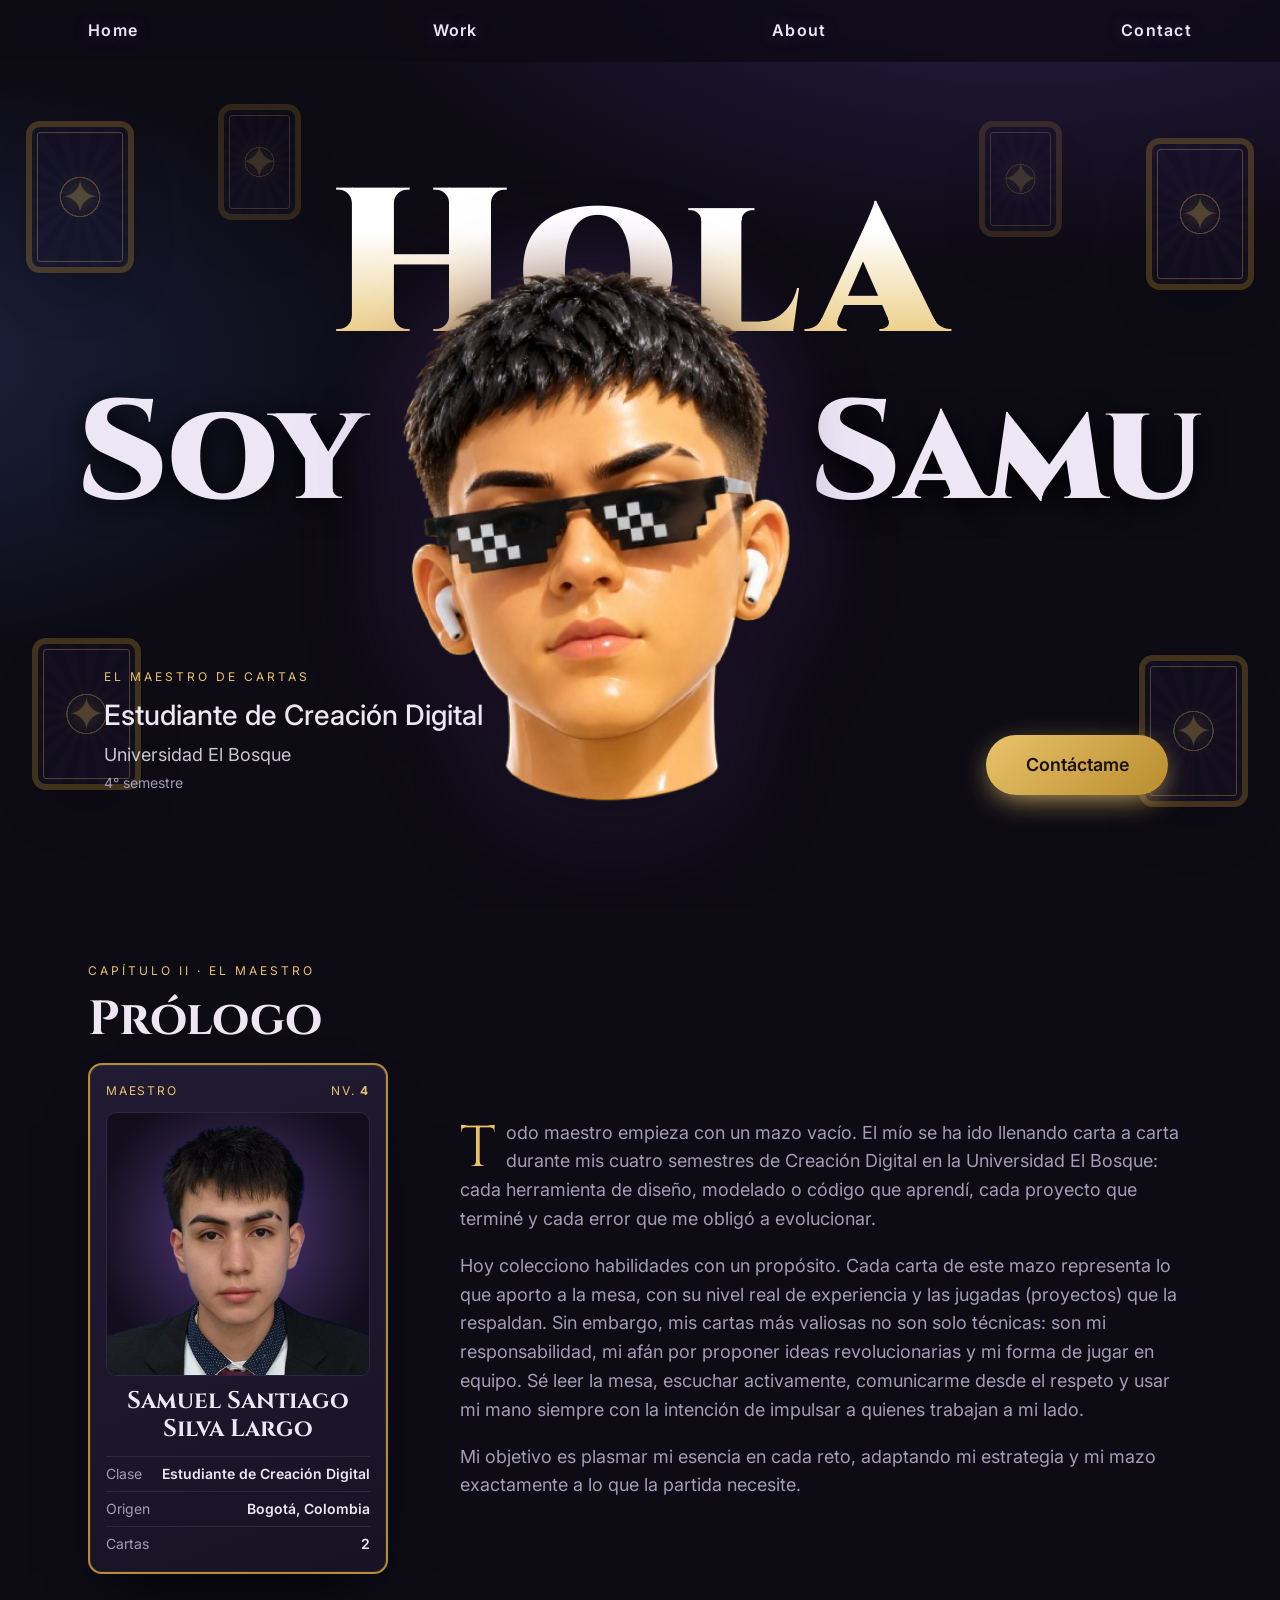
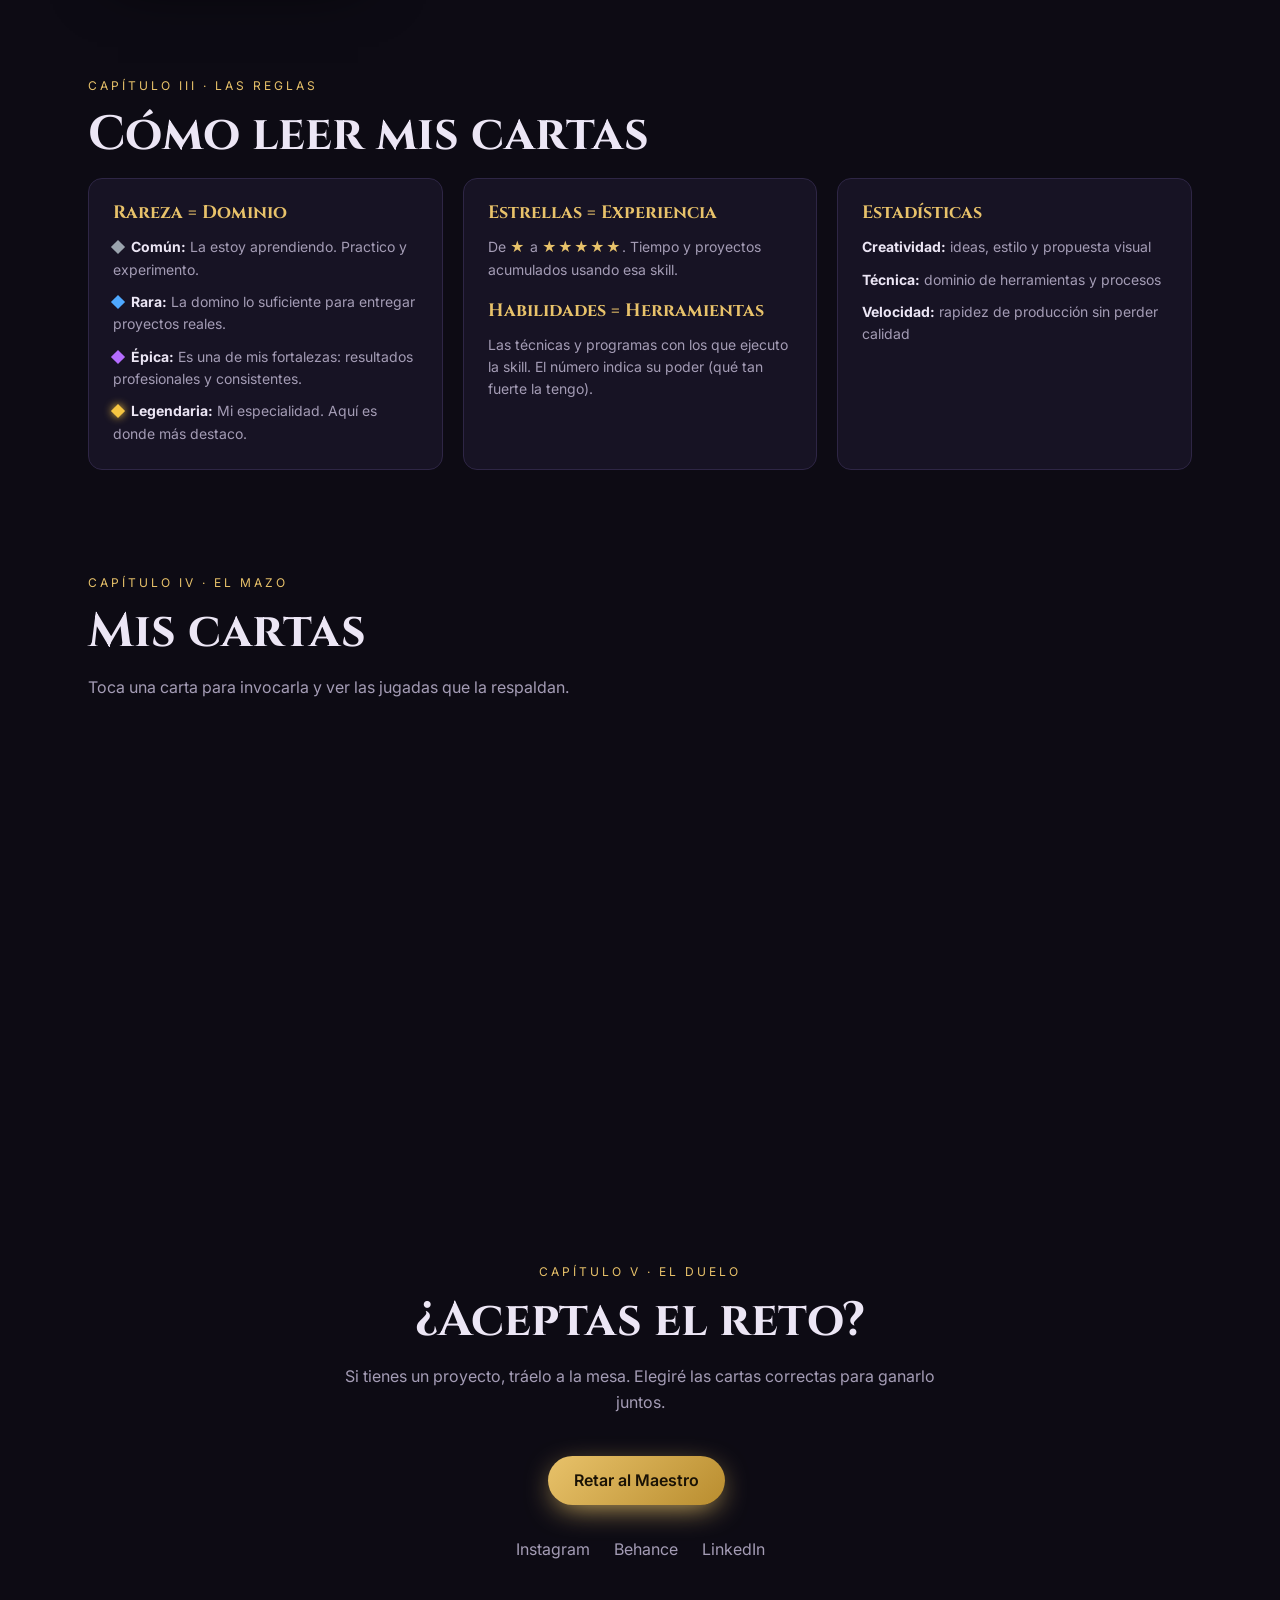
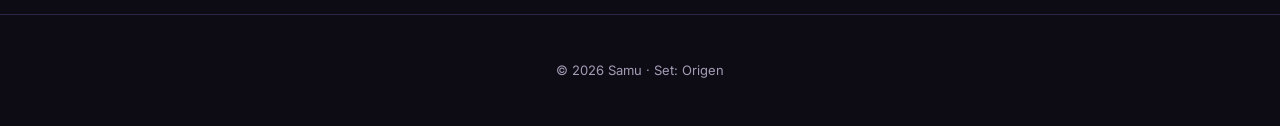
==== index.html @ 29bdab71 "Composición: North Face, rediseño Dixie Crossroads y Punto de Quiebre - Diapositivas del PDF convert" ====
<!doctype html>
<html lang="es">
<head>
  <meta charset="utf-8">
  <meta name="viewport" content="width=device-width, initial-scale=1">
  <title>Samu · Portafolio</title>
  <meta name="description" content="Portafolio de creador digital contado como un mazo de cartas: cada carta es una skill.">
  <link rel="preconnect" href="https://fonts.googleapis.com">
  <link rel="preconnect" href="https://fonts.gstatic.com" crossorigin>
  <link href="https://fonts.googleapis.com/css2?family=Cinzel:wght@500;700;900&family=Inter:wght@400;500;600&display=swap" rel="stylesheet">
  <link rel="stylesheet" href="css/styles.css?v=19">
</head>
<body>

  <header class="nav">
    <nav class="nav__links" aria-label="Secciones">
      <a href="#arena">Home</a>
      <a href="#mazo">Work</a>
      <a href="#maestro">About</a>
      <a href="#duelo">Contact</a>
    </nav>
  </header>

  <main>
    <!-- I. LA ARENA (portada) -->
    <section id="arena" class="hero">
      <div class="hero__decor" aria-hidden="true">
        <div class="card-back hero__float hero__float--1"></div>
        <div class="card-back hero__float hero__float--2"></div>
        <div class="card-back hero__float hero__float--3"></div>
        <div class="card-back hero__float hero__float--4"></div>
        <div class="card-back hero__float hero__float--5"></div>
        <div class="card-back hero__float hero__float--6"></div>
      </div>

      <h1 class="hero__title">
        <span class="hero__hola">Hola</span>
        <span class="hero__line">
          <span class="hero__soy">Soy</span>
          <span class="hero__avatar" id="heroAvatar"></span>
          <span class="hero__name" data-maestro="nombre">Samu</span>
        </span>
      </h1>

      <div class="hero__bottom">
        <div class="hero__role">
          <p class="eyebrow" data-maestro="alias">El Maestro de Cartas</p>
          <p class="hero__clase" data-maestro="clase">Estudiante de Creación Digital</p>
          <p class="hero__uni" data-maestro="universidad">Universidad El Bosque</p>
          <p class="hero__semestre" data-maestro="semestre">4° semestre</p>
        </div>
        <a href="#duelo" class="btn btn--gold">Contáctame</a>
      </div>
    </section>

    <!-- II. EL MAESTRO (sobre mí) -->
    <section id="maestro" class="section">
      <p class="eyebrow">Capítulo II · El Maestro</p>
      <h2 class="section__title">Prólogo</h2>
      <div class="maestro">
        <div class="trainer-wrap">
        <article class="trainer" aria-label="Carta del Maestro">
          <div class="trainer__top">
            <span class="trainer__tag">Maestro</span>
            <span class="trainer__lvl">Nv. <b data-maestro="nivel">4</b></span>
          </div>
          <div class="trainer__photo" id="trainerPhoto"></div>
          <h3 class="trainer__name" data-maestro="nombreCompleto">Samuel Santiago Silva Largo</h3>
          <dl class="trainer__info">
            <div><dt>Clase</dt><dd data-maestro="clase">Creador Digital</dd></div>
            <div><dt>Origen</dt><dd data-maestro="origen">Bogotá, Colombia</dd></div>
            <div><dt>Cartas</dt><dd id="trainerCount">0</dd></div>
          </dl>
          <div class="trainer__holo" aria-hidden="true"></div>
        </article>
        </div>
        <div class="maestro__text" id="prologo"></div>
      </div>
    </section>

    <!-- III. LAS REGLAS (cómo leer las cartas) -->
    <section id="reglas" class="section">
      <p class="eyebrow">Capítulo III · Las Reglas</p>
      <h2 class="section__title">Cómo leer mis cartas</h2>
      <div class="rules">
        <div class="rule">
          <h3>Rareza = Dominio</h3>
          <ul class="rule__list" id="rulesRareza"></ul>
        </div>
        <div class="rule">
          <h3>Estrellas = Experiencia</h3>
          <p>De <span class="stars">★</span> a <span class="stars">★★★★★</span>. Tiempo y proyectos acumulados usando esa skill.</p>
          <h3>Habilidades = Herramientas</h3>
          <p>Las técnicas y programas con los que ejecuto la skill. El número indica su poder (qué tan fuerte la tengo).</p>
        </div>
        <div class="rule">
          <h3>Estadísticas</h3>
          <ul class="rule__list" id="rulesStats"></ul>
        </div>
      </div>
    </section>

    <!-- IV. EL MAZO (skills) -->
    <section id="mazo" class="section">
      <p class="eyebrow">Capítulo IV · El Mazo</p>
      <h2 class="section__title">Mis cartas</h2>
      <p class="section__lead">Toca una carta para invocarla y ver las jugadas que la respaldan.</p>
      <div class="deck" id="deck"></div>
    </section>

    <!-- V. EL DUELO (contacto) -->
    <section id="duelo" class="section duelo">
      <p class="eyebrow">Capítulo V · El Duelo</p>
      <h2 class="section__title">¿Aceptas el reto?</h2>
      <p class="section__lead">Si tienes un proyecto, tráelo a la mesa. Elegiré las cartas correctas para ganarlo juntos.</p>
      <button class="btn btn--gold" id="contactOpen" type="button" aria-haspopup="dialog">Retar al Maestro</button>
      <ul class="socials" id="socials"></ul>
    </section>
  </main>

  <footer class="footer">
    <p>© <span id="year"></span> <span data-maestro="nombre">Tu Nombre</span> · Set: Origen</p>
  </footer>

  <!-- RETO (ventana de contacto) -->
  <dialog class="reto" id="contactDialog" aria-labelledby="contactTitle">
    <button class="summon__close" id="contactClose" aria-label="Cerrar">✕</button>
    <p class="eyebrow">El Duelo</p>
    <h2 id="contactTitle">Reta al Maestro</h2>
    <p class="reto__lead">Elige cómo lanzar tu reto:</p>
    <div class="contact">
      <a class="contact__link" id="contactPhone" href="tel:">
        <span class="contact__icon" aria-hidden="true">☎</span>
        <span><small>Agregar a contactos</small><b id="contactPhoneText"></b></span>
      </a>
      <a class="contact__link" id="contactMail" href="mailto:">
        <span class="contact__icon" aria-hidden="true">✉</span>
        <span><small>Enviar correo</small><b id="contactMailText"></b></span>
      </a>
    </div>
  </dialog>

  <!-- VISOR (renders en grande) -->
  <dialog class="viewer" id="viewer" aria-label="Imagen en grande">
    <button class="summon__close viewer__close" id="viewerClose" aria-label="Cerrar">✕</button>
    <button class="viewer__nav viewer__nav--prev" id="viewerPrev" aria-label="Anterior">‹</button>
    <figure class="viewer__fig">
      <img id="viewerImg" alt="">
      <figcaption id="viewerCaption"></figcaption>
    </figure>
    <button class="viewer__nav viewer__nav--next" id="viewerNext" aria-label="Siguiente">›</button>
  </dialog>

  <!-- INVOCACIÓN (detalle de carta) -->
  <dialog class="summon" id="summon" aria-labelledby="summonTitle">
    <button class="summon__close" id="summonClose" aria-label="Cerrar">✕</button>
    <div class="summon__body">
      <div class="summon__card" id="summonCard"></div>
      <div class="summon__info">
        <p class="eyebrow">Carta invocada</p>
        <h2 id="summonTitle"></h2>
        <p class="summon__subtitle" id="summonSubtitle"></p>
        <h3 class="summon__heading">Jugadas (proyectos)</h3>
        <div id="summonPlays"></div>
      </div>
    </div>
  </dialog>

  <script src="js/data.js?v=19"></script>
  <script src="js/main.js?v=19"></script>
</body>
</html>
---- css/styles.css ----
/* =========================================================
   EL MAESTRO DE CARTAS estilos
   Cambia los colores principales en :root
   ========================================================= */

:root {
  --bg: #0d0b14;
  --surface: #171324;
  --surface-2: #211b33;
  --line: #2e2645;
  --text: #ece6f5;
  --muted: #a49cb5;
  --gold: #e8c26a;
  --gold-2: #b98d2f;

  /* rarezas */
  --r-comun: #9aa3ad;
  --r-rara: #4ea8ff;
  --r-epica: #b46cff;
  --r-legendaria: #f5c542;

  /* elementos */
  --el-forma: #ff8a4c;
  --el-armonia: #3fd6c8;
  --el-movimiento: #ff4f7b;
  --el-sonido: #7ddc5a;

  --card-w: 300px;
  --radius: 14px;
  --font-title: "Cinzel", Georgia, serif;
  --font-body: "Inter", system-ui, sans-serif;
}

*, *::before, *::after { box-sizing: border-box; }
html { scroll-behavior: smooth; }
body {
  margin: 0;
  background:
    radial-gradient(1200px 600px at 80% -10%, #2a1d4a 0%, transparent 60%),
    radial-gradient(900px 500px at -10% 40%, #1c2340 0%, transparent 60%),
    var(--bg);
  background-attachment: fixed;
  color: var(--text);
  font-family: var(--font-body);
  line-height: 1.6;
  overflow-x: hidden;
}
img { max-width: 100%; display: block; }
a { color: var(--gold); }
h1, h2, h3 { font-family: var(--font-title); line-height: 1.15; margin: 0; }

/* ---------- Navegación ---------- */
.nav {
  position: sticky; top: 0; z-index: 10;
  display: flex; justify-content: center; align-items: center;
  padding: 14px clamp(16px, 4vw, 48px);
  background: color-mix(in srgb, var(--bg) 80%, transparent);
  backdrop-filter: blur(10px);
}
.nav__links { display: flex; justify-content: space-between; gap: 16px; width: 100%; max-width: 1104px; }
.nav__links a {
  position: relative; padding: 4px 0;
  color: var(--text); text-decoration: none; font-size: clamp(16px, 1.25vw, 19px); font-weight: 600; letter-spacing: .08em;
  text-shadow: 0 0 18px #b46cff55;
  transition: color .25s, text-shadow .25s;
}
.nav__links a::after {
  content: ""; position: absolute; left: 0; right: 0; bottom: -2px; height: 2px;
  background: linear-gradient(90deg, var(--gold), var(--r-epica));
  transform: scaleX(0); transition: transform .3s ease;
}
.nav__links a:hover, .nav__links a:focus-visible { color: var(--gold); text-shadow: 0 0 14px #e8c26a88; }
.nav__links a:hover::after, .nav__links a:focus-visible::after { transform: scaleX(1); }

/* ---------- Comunes ---------- */
.section { padding: clamp(40px, 4vw, 56px) clamp(16px, 4vw, 48px); max-width: 1200px; margin: 0 auto; }
.eyebrow { color: var(--gold); font-size: 12px; letter-spacing: .25em; text-transform: uppercase; margin: 0 0 12px; }
.section__title { font-size: clamp(30px, 5vw, 48px); margin-bottom: 16px; }
.section__lead { color: var(--muted); max-width: 60ch; margin: 0 0 40px; }

.btn {
  display: inline-block; padding: 12px 26px; border-radius: 999px;
  font-weight: 600; text-decoration: none; margin: 8px 8px 0 0;
  transition: transform .2s, box-shadow .2s;
}
.btn:hover { transform: translateY(-2px); }
.btn--gold {
  position: relative; isolation: isolate; overflow: hidden;
  background: linear-gradient(135deg, var(--gold), var(--gold-2)); color: #1a1205;
  box-shadow: 0 8px 30px -8px var(--gold);
  transition: transform .35s cubic-bezier(.2, .8, .2, 1), box-shadow .35s, color .35s;
}
/* relleno morado que entra desde la izquierda */
.btn--gold::before {
  content: ""; position: absolute; inset: 0; z-index: -1;
  background: linear-gradient(135deg, #7b3fe0, var(--r-epica));
  transform: scaleX(0); transform-origin: left;
  transition: transform .4s cubic-bezier(.2, .8, .2, 1);
}
.btn--gold:hover, .btn--gold:focus-visible {
  color: #fff3d1; transform: scale(1.1);
  box-shadow: 0 12px 40px -6px var(--r-epica), 0 0 0 2px var(--gold);
}
.btn--gold:hover::before, .btn--gold:focus-visible::before { transform: scaleX(1); }.btn--ghost { border: 1px solid var(--line); color: var(--text); }
.btn--ghost:hover { border-color: var(--gold); }

/* ---------- I. Hero (Home) ---------- */
.hero {
  position: relative; overflow: hidden;
  min-height: calc(100svh - 52px);
  display: flex; flex-direction: column; justify-content: center;
  /* ocupa todo el ancho (las cartas decorativas llegan al borde de la pantalla); el contenido sigue centrado en 1072px */
  padding: 32px max(clamp(16px, 5vw, 64px), calc((100% - 1072px) / 2));
}
.hero > :not(.hero__decor) { position: relative; z-index: 1; }
.hero__title { text-align: center; font-weight: 900; }
.hero__hola {
  display: block; font-size: clamp(72px, min(15vw, 22svh), 190px); line-height: .9; letter-spacing: .04em;
  background: linear-gradient(180deg, #fff 30%, var(--gold)); -webkit-background-clip: text; background-clip: text; color: transparent;
}
.hero__hola { position: relative; z-index: 0; }
.hero__line {
  position: relative; z-index: 1;
  display: flex; align-items: center; justify-content: center;
  gap: clamp(8px, 2vw, 28px);
  margin-top: calc(var(--s) * -0.24);      /* la foto sube y queda por encima del HOLA */
  /* tamaños limitados también por la altura, para que todo el hero quepa en pantalla */
  font-size: clamp(48px, min(10vw, 15svh), 128px);
  --s: clamp(300px, min(50vw, 52svh), 620px);
}
.hero__soy, .hero__name { text-shadow: 0 6px 30px #000; margin-top: 18%; }

/* Foto en PNG (sin círculo), por encima del HOLA */
.hero__avatar { position: relative; z-index: 2; flex: none; height: var(--s); }
.hero__avatar img {
  position: relative;
  height: 100%; width: auto; max-width: none;
  filter: drop-shadow(0 24px 40px #000a) drop-shadow(0 0 40px #b46cff40);
  transform-origin: 50% 85%;
  transition: transform .5s cubic-bezier(.2, .8, .2, 1), filter .5s;
}
/* destello detrás de la foto al hacer hover */
.hero__avatar::before {
  content: ""; position: absolute; left: 50%; top: 42%;
  width: 115%; aspect-ratio: 1; translate: -50% -50%;
  background:
    radial-gradient(circle, #fff8 0 6%, transparent 32%),
    repeating-conic-gradient(from 0deg, #e8c26a55 0 6deg, transparent 6deg 18deg),
    radial-gradient(circle, #b46cff66, transparent 65%);
  -webkit-mask: radial-gradient(circle, #000 25%, transparent 68%);
  mask: radial-gradient(circle, #000 25%, transparent 68%);
  opacity: 0; scale: .6;
  transition: opacity .5s, scale .6s cubic-bezier(.2, .8, .2, 1);
  pointer-events: none;
}
.hero__avatar:hover img { transform: scale(1.08); filter: drop-shadow(0 24px 40px #000a) drop-shadow(0 0 50px #e8c26a70); }
.hero__avatar:hover::before { opacity: 1; scale: 1; animation: destello 12s linear infinite; }
@keyframes destello { to { rotate: 360deg; } }
.hero__avatar.is-empty { width: calc(var(--s) * .75); }

.hero__bottom {
  display: flex; justify-content: space-between; align-items: flex-end; gap: 24px; flex-wrap: wrap;
  margin-top: clamp(32px, 6svh, 110px);
}
.hero__role .eyebrow { margin-bottom: 6px; }
.hero__clase { margin: 0; font-size: clamp(18px, 2.4vw, 28px); font-weight: 500; }
.hero__uni { margin: 4px 0 0; font-size: clamp(15px, 1.6vw, 18px); color: var(--text); opacity: .85; }
.hero__semestre { margin: 2px 0 0; font-size: 14px; color: var(--muted); }
.hero__bottom .btn { font-size: clamp(17px, 1.4vw, 24px); padding: .85em 2.2em; }

/* cartas decorativas flotando al fondo */
.hero__float { --w: clamp(80px, 8.5vw, 150px); opacity: .3; }
.hero__decor .hero__float {
  position: absolute; width: var(--w); aspect-ratio: 63 / 88; border-radius: var(--radius);
  box-shadow: 0 30px 60px -20px #000;
  animation: drift 7s ease-in-out infinite;
}
/* 3 cartas a cada lado, completas dentro de la pantalla (desktop) */
.hero__float--1 { left: 2%;  top: 7%;  --r: -14deg; }
.hero__float--2 { left: 17%; top: 5%; --r: 9deg; --w: clamp(64px, 6.5vw, 115px); opacity: .2; animation-delay: -2s; }
.hero__float--3 { left: 2.5%; top: 68%; --r: -6deg; animation-delay: -4.5s; }
.hero__float--4 { right: 2%; top: 9%;  --r: 13deg; animation-delay: -1s; }
.hero__float--5 { right: 17%; top: 7%; --r: -10deg; --w: clamp(64px, 6.5vw, 115px); opacity: .2; animation-delay: -5.5s; }
.hero__float--6 { right: 2.5%; top: 70%; --r: 7deg; animation-delay: -3s; }
@keyframes drift {
  0%, 100% { transform: rotate(var(--r)) translateY(0); }
  50% { transform: rotate(var(--r)) translateY(-16px); }
}

/* Reverso de carta (compartido) */
.card-back {
  background:
    radial-gradient(circle at 50% 50%, transparent 0 22%, var(--gold) 22.5% 23.5%, transparent 24%),
    repeating-conic-gradient(from 0deg at 50% 50%, #241a3d 0 10deg, #1a1330 10deg 20deg),
    #1a1330;
  border: 6px solid var(--gold-2);
  outline: 1px solid var(--gold);
  outline-offset: -12px;
  position: relative;
}
.card-back::after {
  content: "✦"; position: absolute; inset: 0; display: grid; place-items: center;
  font-size: 46px; color: var(--gold); text-shadow: 0 0 20px var(--gold);
}

/* ---------- II. Maestro ---------- */
.maestro { display: grid; grid-template-columns: 300px 1fr; gap: clamp(32px, 6vw, 72px); align-items: center; }
.maestro__text p { color: var(--muted); font-size: 18px; margin: 0 0 18px; }
.maestro__text p:first-child::first-letter {
  font-family: var(--font-title); font-size: 3.2em; float: left; line-height: .9; margin: 4px 10px 0 0; color: var(--gold);
}
.trainer-wrap { position: relative; perspective: 1000px; }
/* destello detrás de la carta */
.trainer-wrap::before {
  content: ""; position: absolute; left: 50%; top: 50%; z-index: 0;
  width: 170%; aspect-ratio: 1; translate: -50% -50%;
  background:
    radial-gradient(circle, #fff6 0 5%, transparent 30%),
    repeating-conic-gradient(from 0deg, #e8c26a77 0 6deg, transparent 6deg 18deg),
    radial-gradient(circle, #b46cff88, transparent 65%);
  -webkit-mask: radial-gradient(circle, #000 20%, transparent 66%);
  mask: radial-gradient(circle, #000 20%, transparent 66%);
  opacity: 0; scale: .6;
  transition: opacity .6s, scale .7s cubic-bezier(.2, .8, .2, 1);
  pointer-events: none;
}
.trainer-wrap:hover::before { opacity: 1; scale: 1; animation: destello 16s linear infinite; }
.trainer {
  position: relative; z-index: 1;
  background: linear-gradient(160deg, var(--surface-2), var(--surface));
  border: 2px solid var(--gold-2); border-radius: var(--radius); padding: 16px;
  box-shadow: 0 30px 60px -30px #000, inset 0 0 0 1px #ffffff10;
  transition: transform .7s cubic-bezier(.2, .8, .2, 1), box-shadow .7s, border-color .7s;
}
.trainer-wrap:hover .trainer {
  /* se inclina hacia la zona de la carta donde está el cursor (--rx/--ry desde main.js) */
  transform: rotateX(var(--rx, 0deg)) rotateY(var(--ry, 0deg)) scale(1.03);
  transition: transform .25s ease-out, box-shadow .7s, border-color .7s;
  border-color: var(--gold);
  box-shadow: 0 40px 70px -30px #000, 0 0 40px -10px var(--gold), inset 0 0 0 1px #ffffff10;
}
/* brillo holográfico (como el de las cartas del mazo) */
.trainer__holo {
  position: absolute; inset: 0; border-radius: inherit; pointer-events: none; opacity: 0; transition: opacity .4s;
  background:
    radial-gradient(circle at var(--mx, 50%) var(--my, 50%), #ffffff40, transparent 45%),
    linear-gradient(115deg, transparent 20%, #ff6ec455 35%, #6ee7ff55 50%, #fff36e55 65%, transparent 80%);
  background-size: 100% 100%, 250% 250%;
  background-position: center, var(--mx, 50%) var(--my, 50%);
  mix-blend-mode: color-dodge;
}
.trainer-wrap:hover .trainer__holo { opacity: .35; }
.trainer__top { display: flex; justify-content: space-between; font-size: 12px; text-transform: uppercase; letter-spacing: .15em; color: var(--gold); }
.trainer__photo {
  aspect-ratio: 1; margin: 12px 0; border-radius: 10px; overflow: hidden;
  background: radial-gradient(circle at 50% 35%, var(--line) 0 18%, transparent 18.5%),
              radial-gradient(ellipse at 50% 100%, var(--line) 0 38%, transparent 38.5%),
              #120e1d;
  border: 1px solid var(--line);
}
.trainer__photo:has(img) { background: radial-gradient(circle at 50% 45%, color-mix(in srgb, var(--r-epica) 45%, transparent), #120e1d 75%); }
.trainer__photo img { width: 100%; height: 100%; object-fit: contain; object-position: center bottom; }
.trainer__photo.is-real img { object-fit: cover; object-position: center 20%; }
.trainer__name { font-size: 24px; text-align: center; margin-bottom: 12px; }
.trainer__info { margin: 0; display: grid; gap: 6px; font-size: 14px; }
.trainer__info div { display: flex; justify-content: space-between; border-top: 1px solid var(--line); padding-top: 6px; }
.trainer__info dt { color: var(--muted); }
.trainer__info dd { margin: 0; font-weight: 600; }

/* ---------- III. Reglas ---------- */
.rules { display: grid; grid-template-columns: repeat(3, 1fr); gap: 20px; }
.rule { background: var(--surface); border: 1px solid var(--line); border-radius: var(--radius); padding: 24px; }
.rule h3 { font-size: 18px; color: var(--gold); margin-bottom: 12px; }
.rule h3:not(:first-child) { margin-top: 20px; }
.rule p, .rule li { color: var(--muted); font-size: 14px; margin: 0; }
.rule__list { list-style: none; padding: 0; margin: 0; display: grid; gap: 10px; }
.rule__list b { color: var(--text); }
.stars { color: var(--gold); letter-spacing: 1px; }
.gem { display: inline-block; width: 10px; height: 10px; transform: rotate(45deg); margin-right: 8px; }
.gem--comun { background: var(--r-comun); }
.gem--rara { background: var(--r-rara); }
.gem--epica { background: var(--r-epica); }
.gem--legendaria { background: var(--r-legendaria); box-shadow: 0 0 8px var(--r-legendaria); }

/* ---------- IV. Mazo / Cartas ---------- */
.deck { display: flex; flex-wrap: wrap; gap: 32px; justify-content: center; }

.card {
  --rarity: var(--r-comun);
  --el: var(--gold);
  all: unset;
  display: block; width: var(--card-w); max-width: 100%; aspect-ratio: 63 / 88;
  cursor: pointer; perspective: 1200px;
  transform: rotateX(var(--rx, 0deg)) rotateY(var(--ry, 0deg));
  transition: transform .2s ease-out;
}
.card:focus-visible { outline: 3px solid var(--gold); outline-offset: 6px; border-radius: var(--radius); }
.card--rara { --rarity: var(--r-rara); }
.card--epica { --rarity: var(--r-epica); }
.card--legendaria { --rarity: var(--r-legendaria); }
.card--el-forma { --el: var(--el-forma); }
.card--el-armonia { --el: var(--el-armonia); }
.card--el-movimiento { --el: var(--el-movimiento); }
.card--el-sonido { --el: var(--el-sonido); }

.card__inner {
  position: relative; width: 100%; height: 100%;
  transform-style: preserve-3d;
  transition: transform .8s cubic-bezier(.2, .8, .2, 1);
}
.card.is-facedown .card__inner,
.card--locked .card__inner { transform: rotateY(180deg); }
.card__face {
  position: absolute; inset: 0; border-radius: var(--radius);
  backface-visibility: hidden; -webkit-backface-visibility: hidden; overflow: hidden;
}
.card__back { transform: rotateY(180deg); }

.card__front {
  display: flex; flex-direction: column; gap: 6px; padding: 12px;
  background: linear-gradient(165deg, color-mix(in srgb, var(--el) 22%, var(--surface-2)), var(--surface) 55%);
  border: 3px solid var(--rarity);
  box-shadow: 0 0 0 1px #000, 0 25px 50px -20px #000, 0 0 30px -10px var(--rarity);
  font-size: 12px;
}
.card__head { display: flex; justify-content: space-between; align-items: center; }
.card__name { font-family: var(--font-title); font-weight: 900; font-size: 22px; }
.card__el {
  width: 28px; height: 28px; border-radius: 50%; display: grid; place-items: center;
  background: var(--el); color: #120e1d; font-size: 14px; box-shadow: 0 0 12px var(--el);
}
.card__stars { color: var(--gold); letter-spacing: 2px; font-size: 13px; line-height: 1; }
.card__stars .off { color: #ffffff22; }
.card__art {
  flex: 1 1 auto; min-height: 0; border-radius: 8px; overflow: hidden;
  border: 2px solid color-mix(in srgb, var(--rarity) 60%, #000);
  background: radial-gradient(circle at 50% 40%, color-mix(in srgb, var(--el) 45%, transparent), #0b0912 70%);
  display: grid; place-items: center;
}
.card__art img { width: 100%; height: 100%; object-fit: cover; }
.card__art-ph { font-size: 56px; color: var(--el); text-shadow: 0 0 30px var(--el); }
.card__type {
  font-size: 10.5px; font-weight: 600; color: var(--muted);
  border-bottom: 1px solid var(--line); padding-bottom: 4px;
  white-space: nowrap; overflow: hidden; text-overflow: ellipsis;
}
.card__abilities { list-style: none; margin: 0; padding: 0; display: grid; gap: 4px; }
.card__abilities li { display: flex; justify-content: space-between; align-items: center; gap: 8px; line-height: 1.25; }
.card__abilities small { color: var(--muted); font-size: 10px; }
.card__power { font-family: var(--font-title); font-weight: 900; font-size: 16px; color: var(--el); }
.card__stats { display: grid; gap: 3px; }
.stat { display: grid; grid-template-columns: 28px 1fr 22px; align-items: center; gap: 6px; font-size: 9.5px; color: var(--muted); }
.stat i { height: 5px; border-radius: 3px; background: #ffffff14; position: relative; overflow: hidden; }
.stat i::after { content: ""; position: absolute; inset: 0; width: var(--v); background: linear-gradient(90deg, var(--el), var(--rarity)); border-radius: inherit; }
.stat b { color: var(--text); text-align: right; }
.card__lema {
  margin: 0; font-style: italic; font-size: 10.5px; color: var(--muted); line-height: 1.35;
  display: -webkit-box; -webkit-line-clamp: 2; -webkit-box-orient: vertical; overflow: hidden;
}
.card__foot { display: flex; justify-content: space-between; font-size: 9.5px; text-transform: uppercase; letter-spacing: .15em; color: var(--rarity); }

/* brillo holográfico */
.card__holo {
  position: absolute; inset: 0; pointer-events: none; opacity: 0; transition: opacity .3s;
  background:
    radial-gradient(circle at var(--mx, 50%) var(--my, 50%), #ffffff40, transparent 45%),
    linear-gradient(115deg, transparent 20%, #ff6ec455 35%, #6ee7ff55 50%, #fff36e55 65%, transparent 80%);
  background-size: 100% 100%, 250% 250%;
  background-position: center, var(--mx, 50%) var(--my, 50%);
  mix-blend-mode: color-dodge;
}
.card:hover .card__holo, .card:focus-visible .card__holo { opacity: .55; }
.card--epica:hover .card__holo, .card--legendaria:hover .card__holo { opacity: .85; }

/* carta bloqueada */
.card--locked { cursor: default; opacity: .7; }
.card__lock {
  position: absolute; inset: 0; z-index: 1; display: grid; place-content: center; text-align: center;
  font-family: var(--font-title); font-size: 72px; color: var(--gold); text-shadow: 0 0 20px #000;
}
.card__lock small { display: block; margin-top: 48px; font-family: var(--font-body); font-size: 12px; letter-spacing: .2em; text-transform: uppercase; color: var(--muted); }
.card--locked .card-back::after { content: none; }

/* ---------- Invocación (modal) ---------- */
.summon {
  width: min(1040px, calc(100% - 32px)); max-height: calc(100vh - 32px);
  padding: 0; border: 1px solid var(--line); border-radius: 20px;
  background: var(--surface); color: var(--text);
}
.summon::backdrop { background: #05040acc; backdrop-filter: blur(6px); }
.summon[open] { animation: summon-in .45s cubic-bezier(.2, .8, .2, 1); }
@keyframes summon-in { from { opacity: 0; transform: scale(.92) translateY(20px); } }
.summon__close {
  position: sticky; top: 12px; float: right; margin: 12px 12px 0 0; z-index: 2;
  width: 40px; height: 40px; border-radius: 50%; border: 1px solid var(--line);
  background: var(--surface-2); color: var(--text); font-size: 16px; cursor: pointer;
}
.summon__close:hover { border-color: var(--gold); }
.summon__body { display: grid; grid-template-columns: var(--card-w) 1fr; gap: 40px; padding: 40px; }
.summon__card .card { cursor: default; }
.summon__info h2 { font-size: clamp(30px, 4vw, 44px); }
.summon__subtitle { color: var(--muted); margin: 6px 0 28px; }
.summon__heading { font-size: 18px; color: var(--gold); margin-bottom: 16px; }

.plays { display: grid; grid-template-columns: repeat(auto-fill, minmax(200px, 1fr)); gap: 18px; }
.play { background: var(--surface-2); border: 1px solid var(--line); border-radius: 12px; overflow: hidden; }
.play__media { aspect-ratio: 4 / 3; background: #0b0912; display: grid; place-items: center; }
.play__media img { width: 100%; height: 100%; object-fit: cover; }
.play__ph { font-size: 36px; color: var(--muted); opacity: .5; }
.play h4 { margin: 12px 14px 4px; font-size: 15px; }
.play h4 a { color: var(--text); text-decoration: none; }
.play h4 a:hover { color: var(--gold); }
.play p { margin: 0 14px 14px; color: var(--muted); font-size: 13px; }
.plays__empty { color: var(--muted); }
.summon__card { position: sticky; top: 24px; align-self: start; }
.summon__info { min-width: 0; }

/* Jugadas con historia */
.summon__group {
  display: flex; align-items: center; gap: 14px;
  font-size: 13px; letter-spacing: .25em; text-transform: uppercase; color: var(--gold);
  margin: 40px 0 18px;
}
.summon__group:first-child { margin-top: 0; }
.summon__group::after { content: ""; flex: 1; height: 1px; background: linear-gradient(90deg, var(--gold-2), transparent); }
.jugada {
  background: var(--surface-2); border: 1px solid var(--line); border-radius: 16px;
  padding: clamp(18px, 2.5vw, 28px); margin-bottom: 24px;
}
.jugada__head .eyebrow { margin-bottom: 6px; }
.jugada__title { font-family: var(--font-title); font-size: clamp(22px, 2.6vw, 30px); margin: 0; }
.jugada__lead { color: var(--text); opacity: .85; margin: 10px 0 0; font-size: 16px; }
.tags { list-style: none; padding: 0; margin: 14px 0 0; display: flex; flex-wrap: wrap; gap: 8px; }
.tags li {
  font-size: 12px; padding: 4px 12px; border-radius: 999px;
  border: 1px solid color-mix(in srgb, var(--r-epica) 50%, var(--line)); color: var(--muted);
}

/* galería: el primer render grande y los demás en cuadrícula */
.gallery { display: grid; grid-template-columns: repeat(2, 1fr); gap: 10px; margin-top: 20px; }
.gallery > :first-child { grid-column: 1 / -1; }
.gallery--single { grid-template-columns: 1fr; }
.media {
  position: relative; display: block; width: 100%; aspect-ratio: 16 / 9; overflow: hidden;
  border-radius: 10px; background: #0b0912; border: 1px solid var(--line);
}
.media img, .media video { width: 100%; height: 100%; object-fit: cover; display: block; }
.media--img { padding: 0; cursor: zoom-in; font: inherit; }
/* videos: respetan su proporción (los de animación son cuadrados), sin recortes */
.media--video { aspect-ratio: auto; display: flex; justify-content: center; }
.media--video video { width: auto; max-width: 100%; height: auto; max-height: min(480px, 70vh); aspect-ratio: 1; object-fit: contain; }
/* zoom hacia el objeto (los renders tienen mucho fondo); en el visor se ven completos */
.media--img { --z: 1.5; }
.gallery > .media--img:first-child { --z: 1.25; }
.media--img img { transform: scale(var(--z)); transition: transform .5s cubic-bezier(.2, .8, .2, 1); }
.media--img:hover img, .media--img:focus-visible img { transform: scale(calc(var(--z) * 1.06)); }
.media--img:focus-visible { outline: 2px solid var(--gold); outline-offset: 2px; }
.media__cap {
  position: absolute; left: 10px; bottom: 10px; white-space: nowrap;
  padding: 3px 10px; border-radius: 999px; font-size: 12px; font-weight: 600; color: var(--text);
  background: #0d0b14cc; backdrop-filter: blur(4px); border: 1px solid #ffffff1a;
}
.media--ph {
  display: grid; place-content: center; text-align: center; gap: 4px;
  border: 1px dashed color-mix(in srgb, var(--gold-2) 60%, transparent);
  background: repeating-linear-gradient(135deg, #ffffff05 0 12px, transparent 12px 24px), #0b0912;
}
.media--ph span { font-size: 13px; color: var(--muted); padding: 0 12px; }
.media--ph small { font-size: 10px; letter-spacing: .2em; text-transform: uppercase; color: var(--gold-2); }

/* bloques de galería con título */
.gallery-block { margin-top: 22px; }
.gallery-block .gallery { margin-top: 0; }
.gallery__title {
  margin: 0 0 10px; font-size: 12px; font-weight: 600; letter-spacing: .18em; text-transform: uppercase; color: var(--muted);
}

/* piezas gráficas: completas, en su proporción real */
.gallery--piezas { grid-template-columns: repeat(auto-fill, minmax(min(140px, 40%), 1fr)); align-items: start; }
.gallery--piezas > :first-child { grid-column: auto; }
.gallery--piezas:has(> :only-child) { grid-template-columns: minmax(0, 380px); }   /* pieza única = protagonista */
.gallery--piezas .media { aspect-ratio: auto; }
.gallery--piezas .media--img { --z: 1; }
.gallery--piezas .media img { height: auto; object-fit: contain; }
.gallery--piezas .media--ph { aspect-ratio: 4 / 5; }
/* piezas muy altas: se muestra la parte de arriba y se invita a verla completa */
.gallery--piezas .media--tall { aspect-ratio: 3 / 4; }
.gallery--piezas .media--tall img { height: 100%; object-fit: cover; object-position: top; }
.media--tall::after {
  content: "Ver completa ↓"; position: absolute; inset: auto 0 0; padding: 40px 12px 12px;
  text-align: right; font-size: 12px; font-weight: 600; color: var(--gold);
  background: linear-gradient(transparent, #0d0b14ee);
}
.media--tall .media__cap { bottom: 12px; }
.jugada__link {
  display: inline-block; margin-top: 14px; font-weight: 600; font-size: 14px; text-decoration: none;
  padding: 8px 16px; border-radius: 999px; border: 1px solid var(--gold-2);
}
.jugada__link:hover { background: var(--gold); color: #1a1205; }

/* presentación: carrusel de diapositivas */
.slides { position: relative; }
.slides__track {
  display: flex; overflow-x: auto; scroll-snap-type: x mandatory; scrollbar-width: none;
  border-radius: 10px;
}
.slides__track::-webkit-scrollbar { display: none; }
.slides__track > * { flex: 0 0 100%; scroll-snap-align: start; border-radius: 0; }
.slides .media--img { --z: 1; }
.slides .media img { object-fit: contain; }
.slides .media__cap { display: none; }
.slides__nav {
  position: absolute; top: 50%; translate: 0 -50%; z-index: 1;
  width: 40px; height: 40px; border-radius: 50%; border: 1px solid #ffffff26;
  background: #0d0b14cc; color: var(--text); font-size: 24px; line-height: 1; cursor: pointer;
  backdrop-filter: blur(4px);
}
.slides__nav:hover { border-color: var(--gold); color: var(--gold); }
.slides__nav--prev { left: 10px; }
.slides__nav--next { right: 10px; }
.slides__count {
  position: absolute; right: 10px; bottom: 10px; z-index: 1;
  padding: 3px 10px; border-radius: 999px; font-size: 12px; font-weight: 600;
  background: #0d0b14cc; border: 1px solid #ffffff1a;
}

/* fases de la historia */
.fases { list-style: none; padding: 0; margin: 22px 0 0; display: grid; gap: 16px; }
.fase { display: grid; grid-template-columns: 40px 1fr; gap: 14px; align-items: start; }
.fase__num {
  font-family: var(--font-title); font-weight: 900; font-size: 15px; color: var(--gold);
  width: 40px; height: 40px; border-radius: 50%; display: grid; place-items: center;
  border: 1px solid var(--gold-2); background: #0b0912;
}
.fase h5 { margin: 2px 0 4px; font-family: var(--font-title); font-size: 16px; color: var(--text); }
.fase p { margin: 0; color: var(--muted); font-size: 14.5px; line-height: 1.65; }

/* visor de renders */
.viewer {
  width: 100vw; height: 100vh; max-width: none; max-height: none; margin: 0; padding: 0; border: 0;
  background: transparent; color: var(--text);
}
.viewer[open] { display: flex; align-items: center; justify-content: center; }
.viewer::backdrop { background: #05040af2; }
.viewer__fig { margin: 0; display: grid; gap: 12px; justify-items: center; max-width: calc(100vw - 140px); }
.viewer__fig img { max-width: 100%; max-height: calc(100vh - 110px); object-fit: contain; border-radius: 8px; }
.viewer__fig figcaption { color: var(--muted); font-size: 13px; }
.viewer .viewer__close { position: fixed; top: 16px; right: 16px; float: none; margin: 0; }
.viewer__nav {
  position: fixed; top: 50%; translate: 0 -50%;
  width: 48px; height: 48px; border-radius: 50%; border: 1px solid var(--line);
  background: var(--surface-2); color: var(--text); font-size: 28px; line-height: 1; cursor: pointer;
}
.viewer__nav:hover { border-color: var(--gold); color: var(--gold); }
.viewer__nav--prev { left: 16px; }
.viewer__nav--next { right: 16px; }
.viewer.is-single .viewer__nav { display: none; }
.viewer.is-tall { overflow-y: auto; }
.viewer.is-tall[open] { align-items: flex-start; }
.viewer.is-tall .viewer__fig { padding: 24px 0; }
.viewer.is-tall .viewer__fig img { max-height: none; width: min(760px, 100%); }

/* ---------- V. Duelo ---------- */
.duelo { text-align: center; }
.duelo .section__lead { margin: 0 auto 32px; }
.duelo .btn { border: 0; font: inherit; font-weight: 600; cursor: pointer; }

/* ventana de contacto */
.reto {
  width: min(480px, calc(100% - 32px)); padding: 28px;
  border: 1px solid var(--gold-2); border-radius: 20px;
  background: linear-gradient(160deg, var(--surface-2), var(--surface)); color: var(--text);
  box-shadow: 0 30px 80px -20px #000, 0 0 40px -16px var(--gold);
}
.reto::backdrop { background: #05040acc; backdrop-filter: blur(6px); }
.reto[open] { animation: summon-in .45s cubic-bezier(.2, .8, .2, 1); }
.reto .summon__close { position: absolute; top: 14px; right: 14px; margin: 0; float: none; }
.reto h2 { font-size: 28px; margin-bottom: 6px; padding-right: 48px; }
.reto__lead { color: var(--muted); margin: 0 0 20px; font-size: 15px; }
.contact { display: grid; gap: 12px; }
.contact__link {
  display: flex; align-items: center; gap: 14px; text-align: left; min-width: 0;
  padding: 14px 22px; border-radius: var(--radius);
  background: var(--surface-2); border: 1px solid var(--gold-2);
  color: var(--text); text-decoration: none;
  transition: transform .2s, border-color .2s, box-shadow .2s;
}
.contact__link:hover, .contact__link:focus-visible { transform: translateY(-2px); border-color: var(--gold); box-shadow: 0 10px 30px -12px var(--gold); }
.contact__icon {
  flex: none; width: 40px; height: 40px; border-radius: 50%; display: grid; place-items: center;
  background: linear-gradient(135deg, var(--gold), var(--gold-2)); color: #1a1205; font-size: 18px;
}
.contact__link small { display: block; color: var(--muted); font-size: 12px; letter-spacing: .1em; text-transform: uppercase; }
.contact__link b { display: block; font-weight: 600; overflow-wrap: anywhere; }
.socials { list-style: none; padding: 0; margin: 32px 0 0; display: flex; justify-content: center; gap: 24px; flex-wrap: wrap; }
.socials a { color: var(--muted); text-decoration: none; }
.socials a:hover { color: var(--gold); }

.footer { text-align: center; padding: 32px 16px; color: var(--muted); font-size: 13px; border-top: 1px solid var(--line); }

/* ---------- Responsive ---------- */
/* Desktop: hero más grande; la descripción y "Contáctame" se abren hacia los lados
   y suben junto a la barbilla para dejar sitio a la foto */
@media (min-width: 1100px) {
  .hero { --s: clamp(300px, min(54vw, 74svh), 900px); }
  .hero__line {
    --s: inherit;
    align-items: flex-start;
    gap: 0;
    font-size: clamp(48px, min(11vw, 17svh), 160px);
  }
  /* "Soy" y "Samu" más pegados al rostro (el PNG tiene borde transparente a los lados) */
  .hero__avatar { margin-inline: calc(var(--s) * -0.04); }
  .hero__hola { font-size: clamp(72px, min(16vw, 24svh), 230px); }
  /* "Soy Samu" anclado justo debajo del HOLA (la línea empieza 0.24·s por encima de su borde inferior) */
  .hero__soy, .hero__name { margin-top: calc(var(--s) * .24 + .1em); }
  .hero__bottom {
    /* más ancho que el contenido, sin pisar las cartas laterales (hasta 1560px) */
    margin-inline: min(0px, calc((100% - min(79vw - 48px, 1560px)) / 2));
    margin-top: calc(var(--s) * -0.3);
  }
}
@media (max-width: 900px) {
  .hero__bottom { flex-direction: column; align-items: center; text-align: center; }
  .maestro { grid-template-columns: 1fr; justify-items: center; }
  .trainer-wrap { width: min(300px, 100%); }
  .rules { grid-template-columns: 1fr; }
  .summon__body { grid-template-columns: 1fr; justify-items: center; padding: 24px 16px; }
  .summon__info { width: 100%; }
  .summon__card { position: static; }
  .hero__float--2, .hero__float--5 { display: none; }
}
@media (max-width: 560px) {
  .nav__links a { font-size: 15px; letter-spacing: .04em; }
  .hero__line { gap: 6px; --s: 240px; font-size: 38px; }
  .hero__avatar { margin-inline: -14px; }   /* aprovecha el borde transparente del PNG */
  /* en móvil solo 2 cartas asomando por los bordes, para no tapar el texto */
  .hero__float--3, .hero__float--4 { display: none; }
  .hero__float--1 { left: -36px; top: 12%; --w: 100px; }
  .hero__float--6 { right: -36px; top: 50%; --w: 100px; }
  .reto { padding: 22px 18px; }
  .contact__link { padding: 12px; gap: 10px; }
  .contact__icon { width: 34px; height: 34px; font-size: 16px; }
  .contact__link b { font-size: 12px; }
  .jugada { padding: 16px; }
  .media__cap { left: 6px; bottom: 6px; padding: 2px 8px; font-size: 10.5px; }
  .gallery > .media--img:not(:first-child) { aspect-ratio: 4 / 3; --z: 1.6; }
  .gallery > .media--img:not(:first-child) .media__cap { top: 6px; bottom: auto; }
  .fase { grid-template-columns: 32px 1fr; gap: 10px; }
  .fase__num { width: 32px; height: 32px; font-size: 13px; }
  .viewer__fig { max-width: calc(100vw - 24px); }
  .viewer__nav { top: auto; bottom: 20px; translate: none; }
}
@media (prefers-reduced-motion: reduce) {
  *, *::before, *::after { animation: none !important; transition: none !important; }
  html { scroll-behavior: auto; }
}
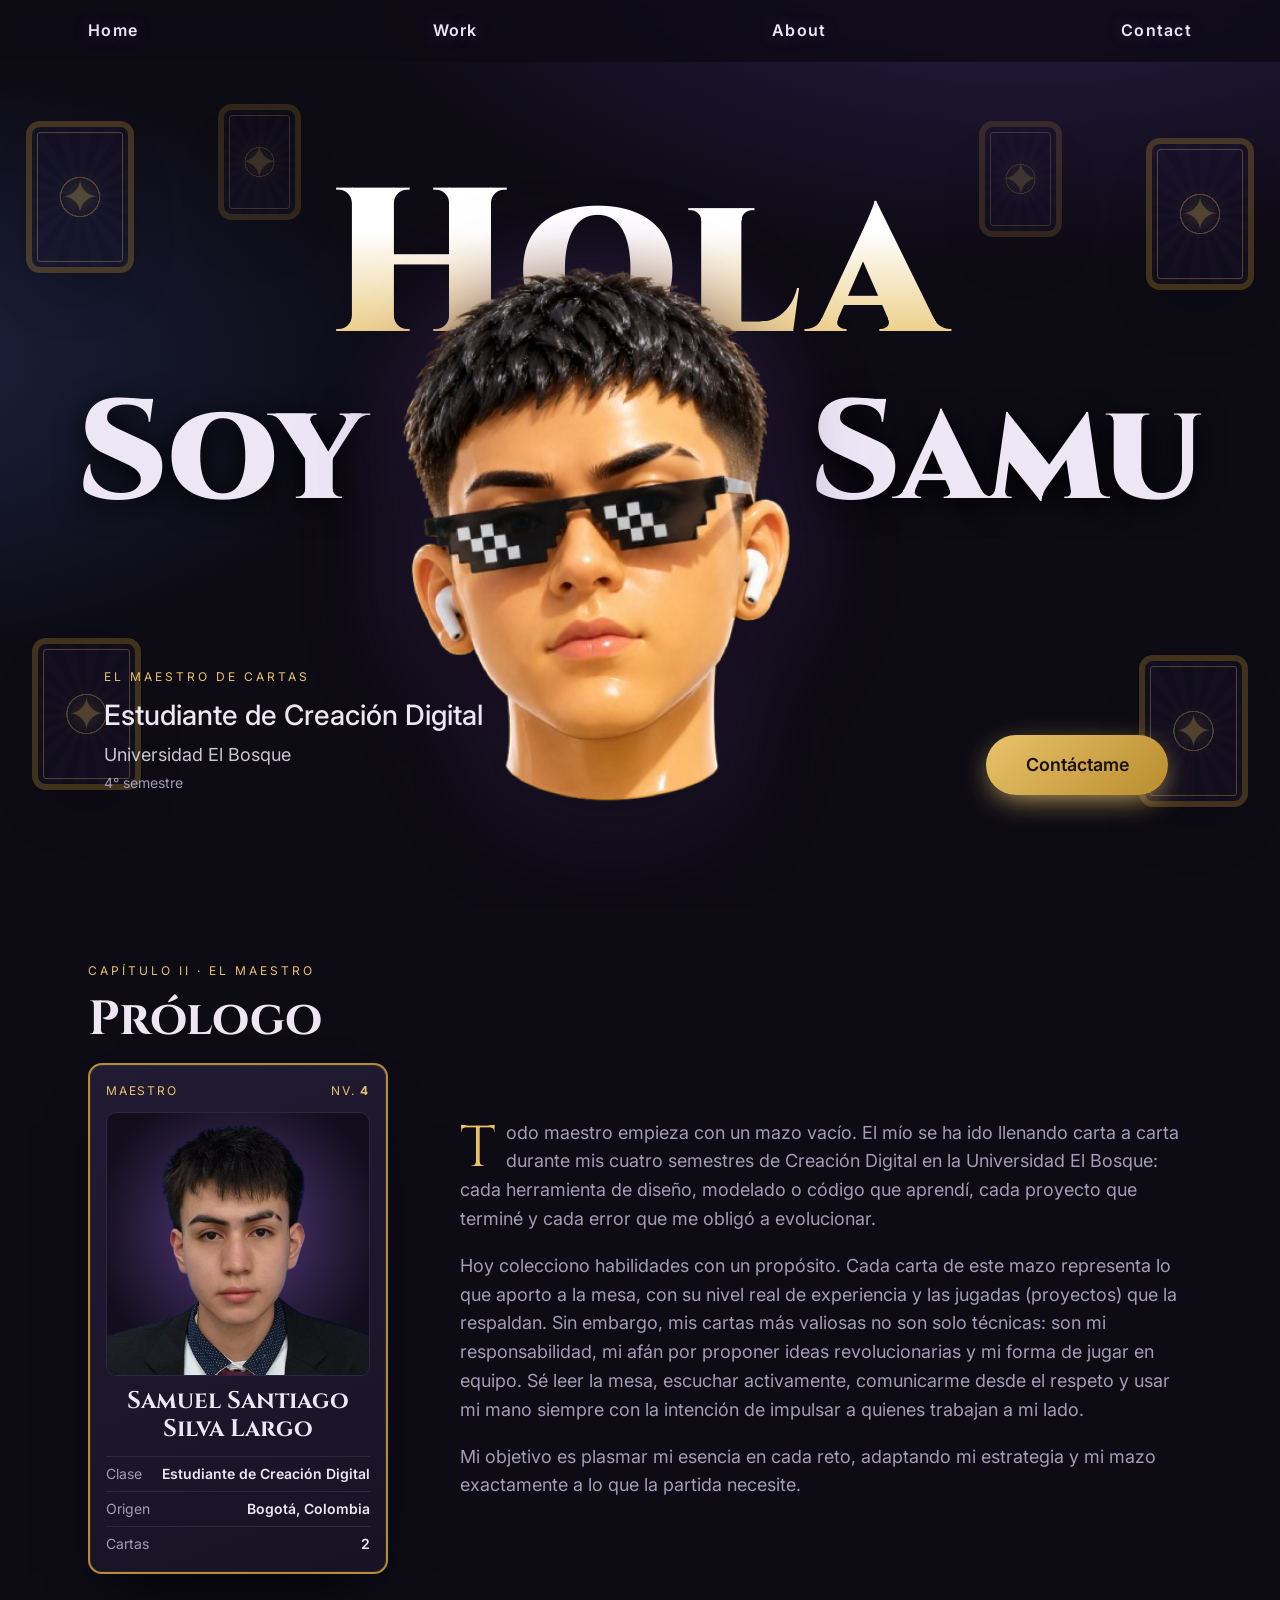
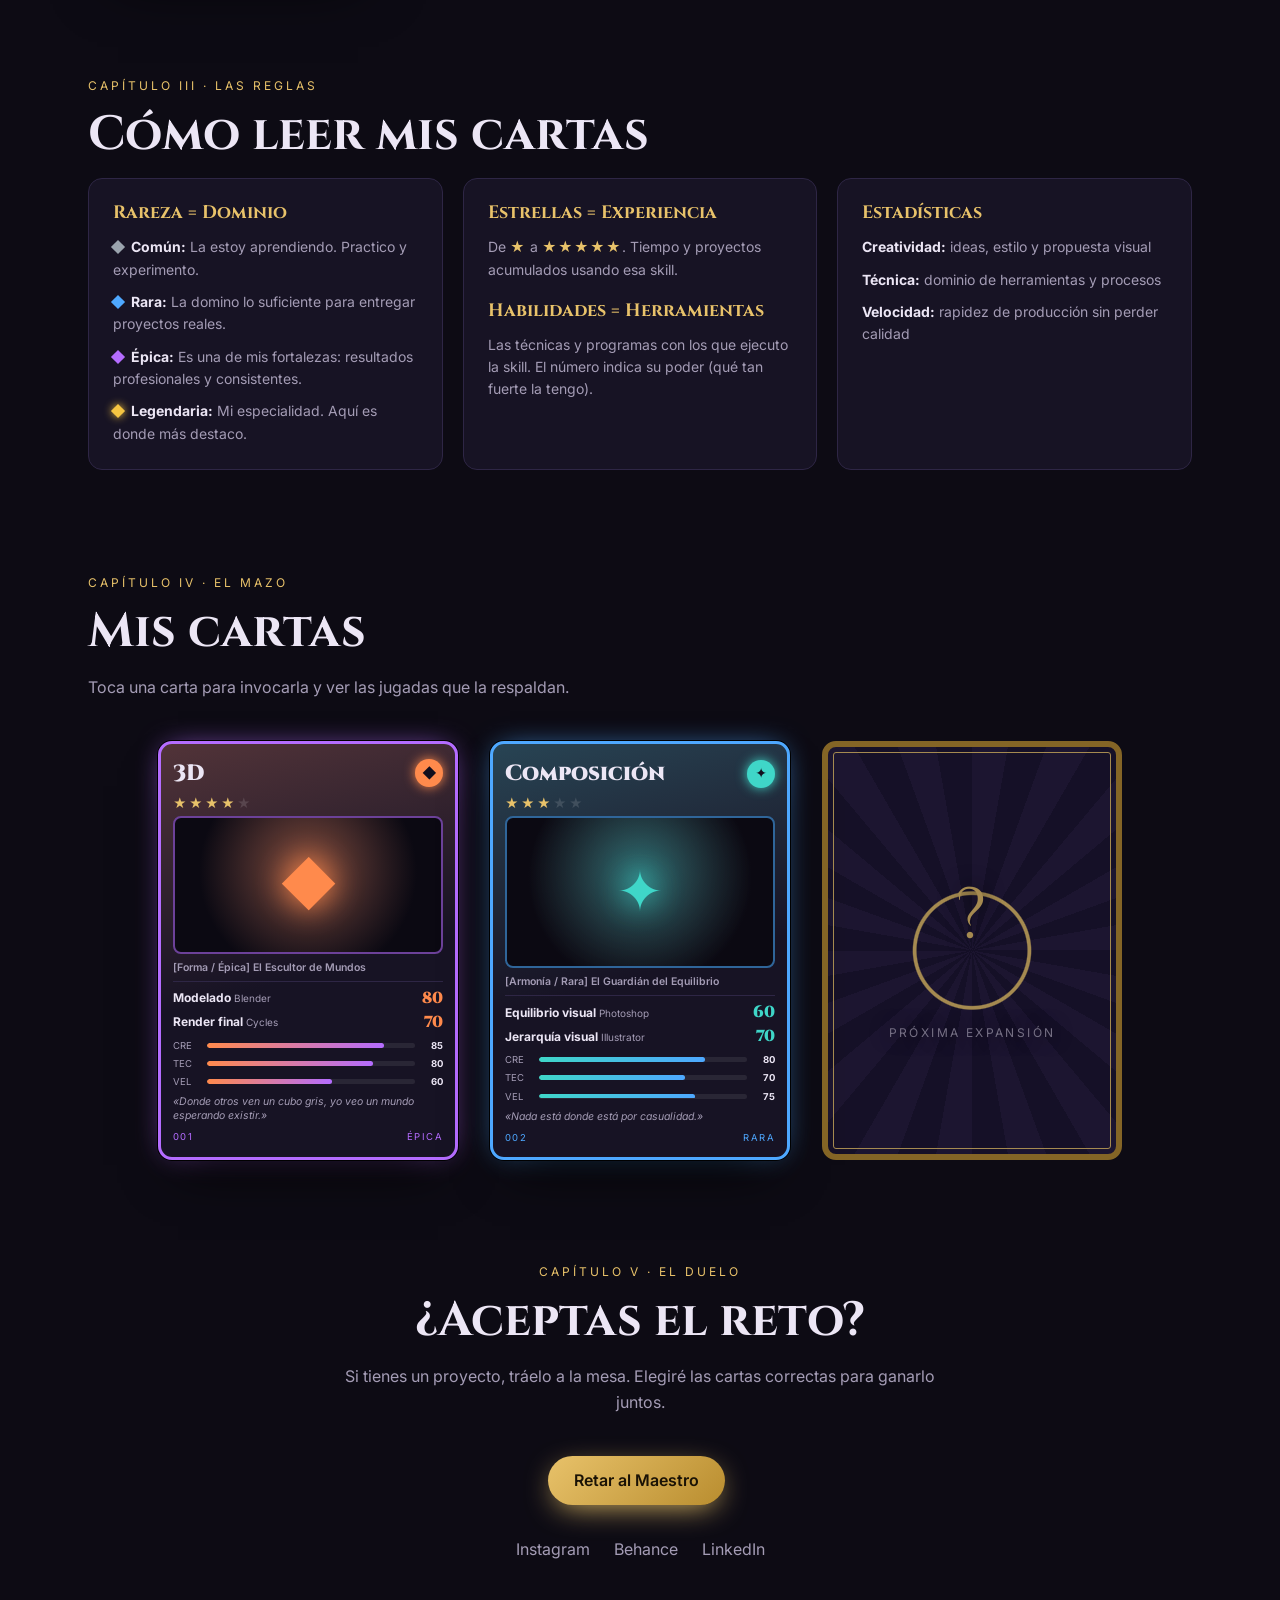
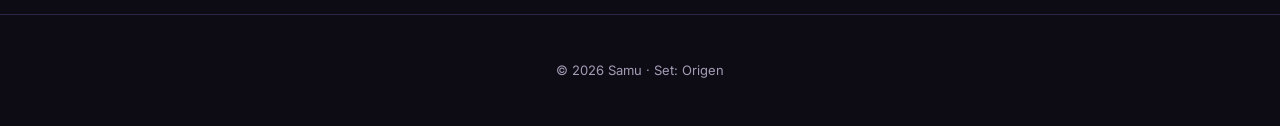
==== commit f59e9848: "Composición rediagramada y clic para agrandar en todos los módulos - North Face: diapositivas arriba" ====
--- a/index.html
+++ b/index.html
@@ -8,7 +8,7 @@
   <link rel="preconnect" href="https://fonts.googleapis.com">
   <link rel="preconnect" href="https://fonts.gstatic.com" crossorigin>
   <link href="https://fonts.googleapis.com/css2?family=Cinzel:wght@500;700;900&family=Inter:wght@400;500;600&display=swap" rel="stylesheet">
-  <link rel="stylesheet" href="css/styles.css?v=19">
+  <link rel="stylesheet" href="css/styles.css?v=20">
 </head>
 <body>
 
@@ -146,6 +146,7 @@
     <button class="viewer__nav viewer__nav--prev" id="viewerPrev" aria-label="Anterior">‹</button>
     <figure class="viewer__fig">
       <img id="viewerImg" alt="">
+      <video id="viewerVideo" muted loop playsinline hidden></video>
       <figcaption id="viewerCaption"></figcaption>
     </figure>
     <button class="viewer__nav viewer__nav--next" id="viewerNext" aria-label="Siguiente">›</button>
@@ -166,7 +167,7 @@
     </div>
   </dialog>
 
-  <script src="js/data.js?v=19"></script>
-  <script src="js/main.js?v=19"></script>
+  <script src="js/data.js?v=20"></script>
+  <script src="js/main.js?v=20"></script>
 </body>
 </html>
--- a/css/styles.css
+++ b/css/styles.css
@@ -483,15 +483,27 @@
 .gallery--piezas .media--img { --z: 1; }
 .gallery--piezas .media img { height: auto; object-fit: contain; }
 .gallery--piezas .media--ph { aspect-ratio: 4 / 5; }
+/* completa: una debajo de otra, grandes y sin recortes */
+.gallery--completa { grid-template-columns: minmax(0, var(--max, 100%)); justify-content: center; gap: 18px; }
+.gallery--completa > :first-child { grid-column: auto; }
+.gallery--completa .media { aspect-ratio: auto; }
+.gallery--completa .media--img, .gallery--completa > .media--img:first-child, .gallery--completa > .media--img:not(:first-child) { --z: 1; aspect-ratio: auto; }
+.gallery--completa .media img { height: auto; object-fit: contain; }
+.gallery--completa .media--img:hover img { transform: scale(1.015); }
+.gallery--completa .media--ph { aspect-ratio: 4 / 5; }
+.gallery--completa .media__cap { top: 12px; bottom: auto; left: 12px; font-size: 13px; }
+.media--video { cursor: zoom-in; }
+.media--video:focus-visible { outline: 2px solid var(--gold); outline-offset: 2px; }
+
 /* piezas muy altas: se muestra la parte de arriba y se invita a verla completa */
 .gallery--piezas .media--tall { aspect-ratio: 3 / 4; }
 .gallery--piezas .media--tall img { height: 100%; object-fit: cover; object-position: top; }
-.media--tall::after {
+.gallery--piezas .media--tall::after {
   content: "Ver completa ↓"; position: absolute; inset: auto 0 0; padding: 40px 12px 12px;
   text-align: right; font-size: 12px; font-weight: 600; color: var(--gold);
   background: linear-gradient(transparent, #0d0b14ee);
 }
-.media--tall .media__cap { bottom: 12px; }
+.gallery--piezas .media--tall .media__cap { bottom: 12px; }
 .jugada__link {
   display: inline-block; margin-top: 14px; font-weight: 600; font-size: 14px; text-decoration: none;
   padding: 8px 16px; border-radius: 999px; border: 1px solid var(--gold-2);
@@ -543,7 +555,9 @@
 .viewer[open] { display: flex; align-items: center; justify-content: center; }
 .viewer::backdrop { background: #05040af2; }
 .viewer__fig { margin: 0; display: grid; gap: 12px; justify-items: center; max-width: calc(100vw - 140px); }
-.viewer__fig img { max-width: 100%; max-height: calc(100vh - 110px); object-fit: contain; border-radius: 8px; }
+.viewer__fig img, .viewer__fig video { max-width: 100%; max-height: calc(100vh - 110px); object-fit: contain; border-radius: 8px; }
+.viewer__fig video { width: min(80vh, 100%); aspect-ratio: 1; }
+.viewer__fig [hidden] { display: none; }
 .viewer__fig figcaption { color: var(--muted); font-size: 13px; }
 .viewer .viewer__close { position: fixed; top: 16px; right: 16px; float: none; margin: 0; }
 .viewer__nav {
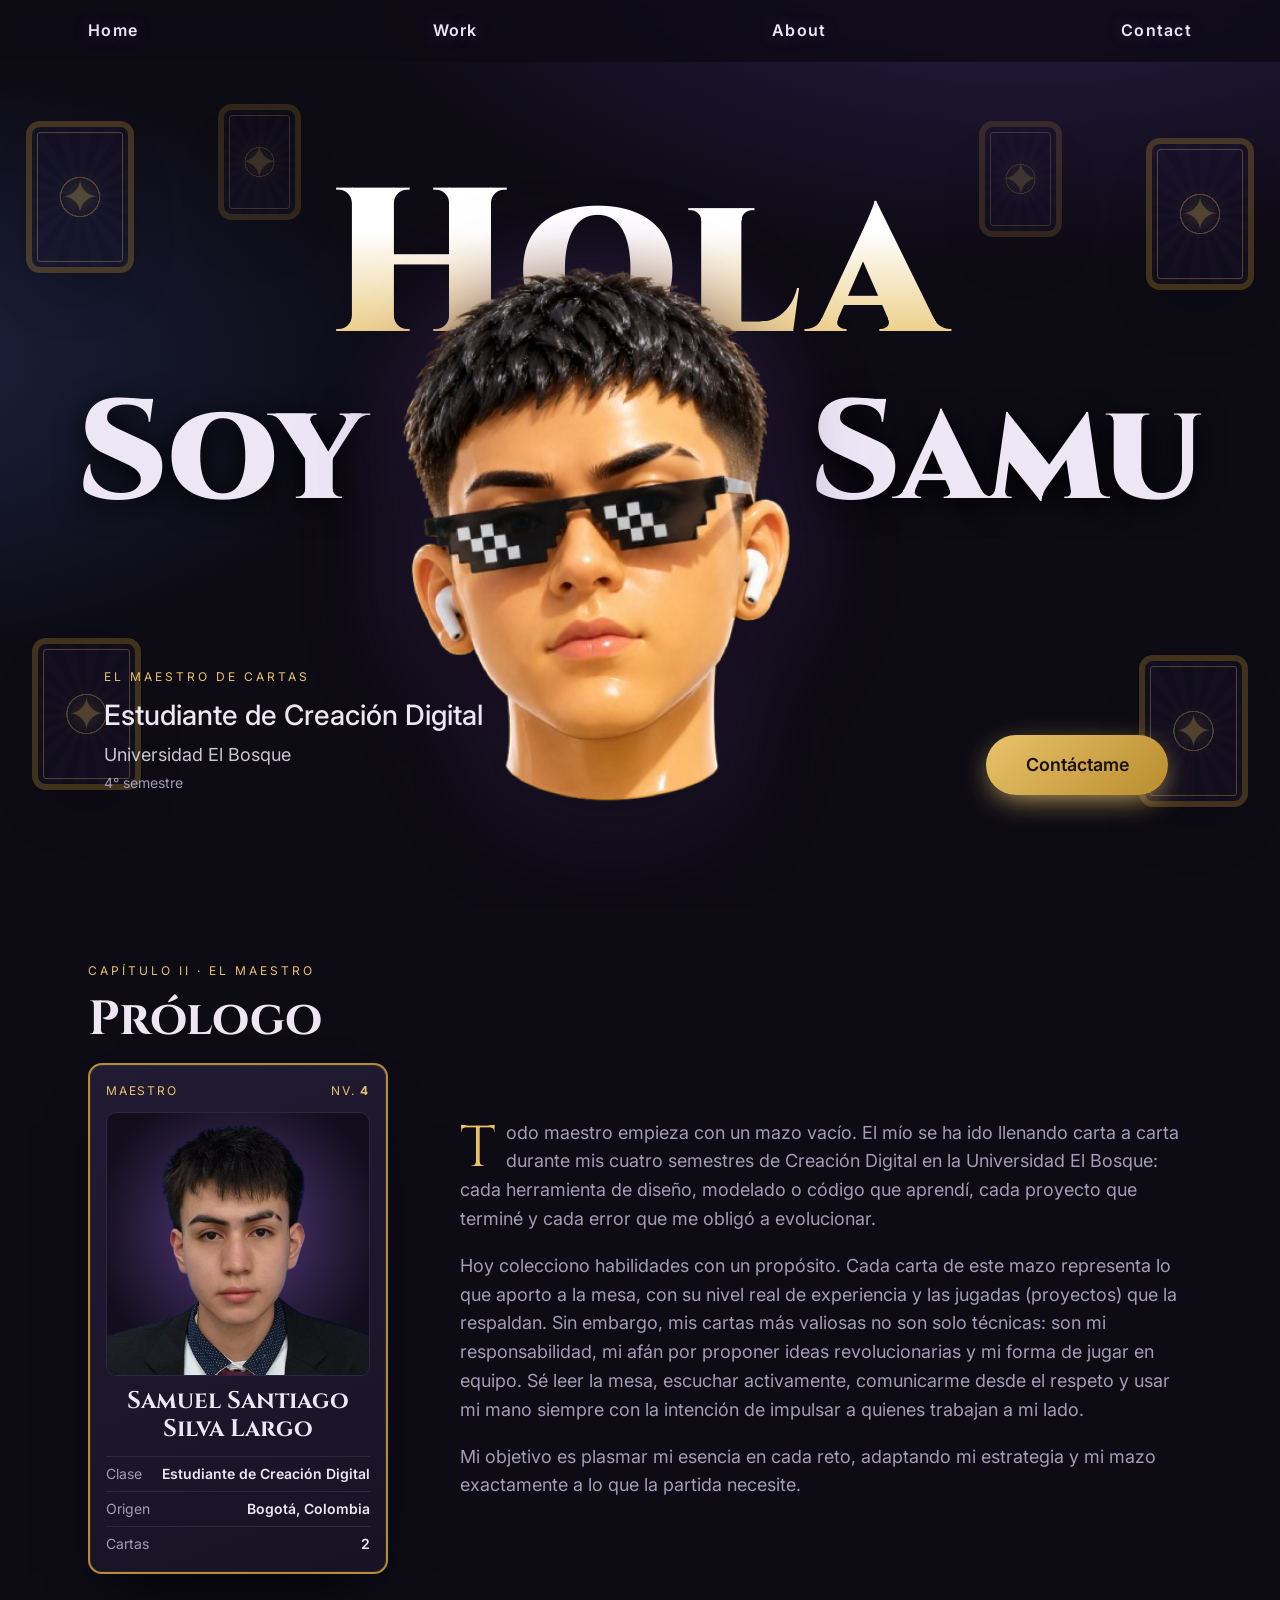
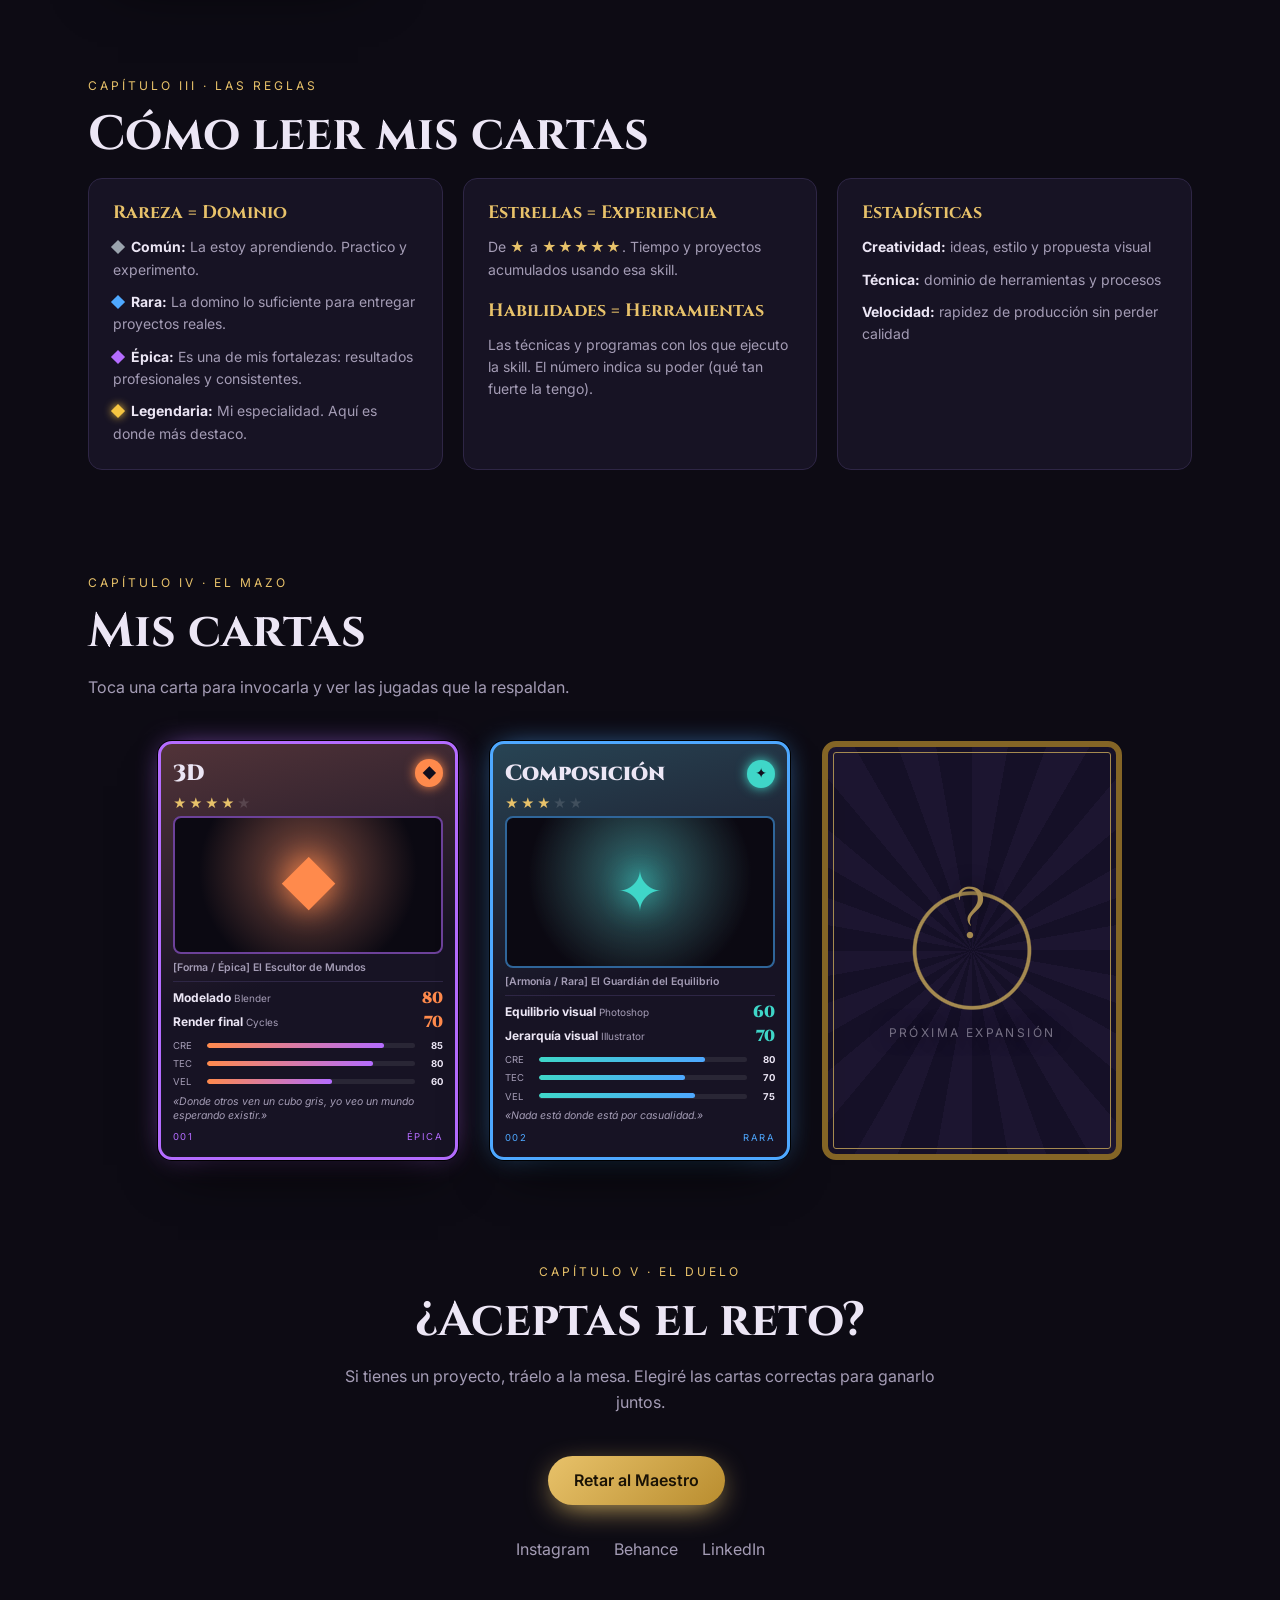
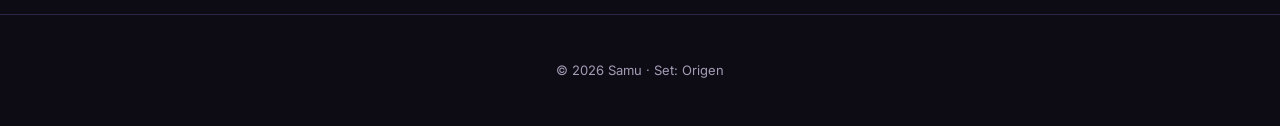
==== commit 36d08e49: "La página siempre empieza en el hero - Desactiva la restauración de scroll del navegador al recargar" ====
--- a/index.html
+++ b/index.html
@@ -8,7 +8,7 @@
   <link rel="preconnect" href="https://fonts.googleapis.com">
   <link rel="preconnect" href="https://fonts.gstatic.com" crossorigin>
   <link href="https://fonts.googleapis.com/css2?family=Cinzel:wght@500;700;900&family=Inter:wght@400;500;600&display=swap" rel="stylesheet">
-  <link rel="stylesheet" href="css/styles.css?v=20">
+  <link rel="stylesheet" href="css/styles.css?v=22">
 </head>
 <body>
 
@@ -167,7 +167,7 @@
     </div>
   </dialog>
 
-  <script src="js/data.js?v=20"></script>
-  <script src="js/main.js?v=20"></script>
+  <script src="js/data.js?v=22"></script>
+  <script src="js/main.js?v=22"></script>
 </body>
 </html>
--- a/css/styles.css
+++ b/css/styles.css
@@ -446,9 +446,7 @@
 }
 .media img, .media video { width: 100%; height: 100%; object-fit: cover; display: block; }
 .media--img { padding: 0; cursor: zoom-in; font: inherit; }
-/* videos: respetan su proporción (los de animación son cuadrados), sin recortes */
-.media--video { aspect-ratio: auto; display: flex; justify-content: center; }
-.media--video video { width: auto; max-width: 100%; height: auto; max-height: min(480px, 70vh); aspect-ratio: 1; object-fit: contain; }
+/* videos: recuadro 16:9 como el resto (al agrandarlos con un clic se ven completos) */
 /* zoom hacia el objeto (los renders tienen mucho fondo); en el visor se ven completos */
 .media--img { --z: 1.5; }
 .gallery > .media--img:first-child { --z: 1.25; }
@@ -492,7 +490,7 @@
 .gallery--completa .media--img:hover img { transform: scale(1.015); }
 .gallery--completa .media--ph { aspect-ratio: 4 / 5; }
 .gallery--completa .media__cap { top: 12px; bottom: auto; left: 12px; font-size: 13px; }
-.media--video { cursor: zoom-in; }
+.media--video { cursor: zoom-in; background: #0b0912 center / cover no-repeat; }
 .media--video:focus-visible { outline: 2px solid var(--gold); outline-offset: 2px; }
 
 /* piezas muy altas: se muestra la parte de arriba y se invita a verla completa */
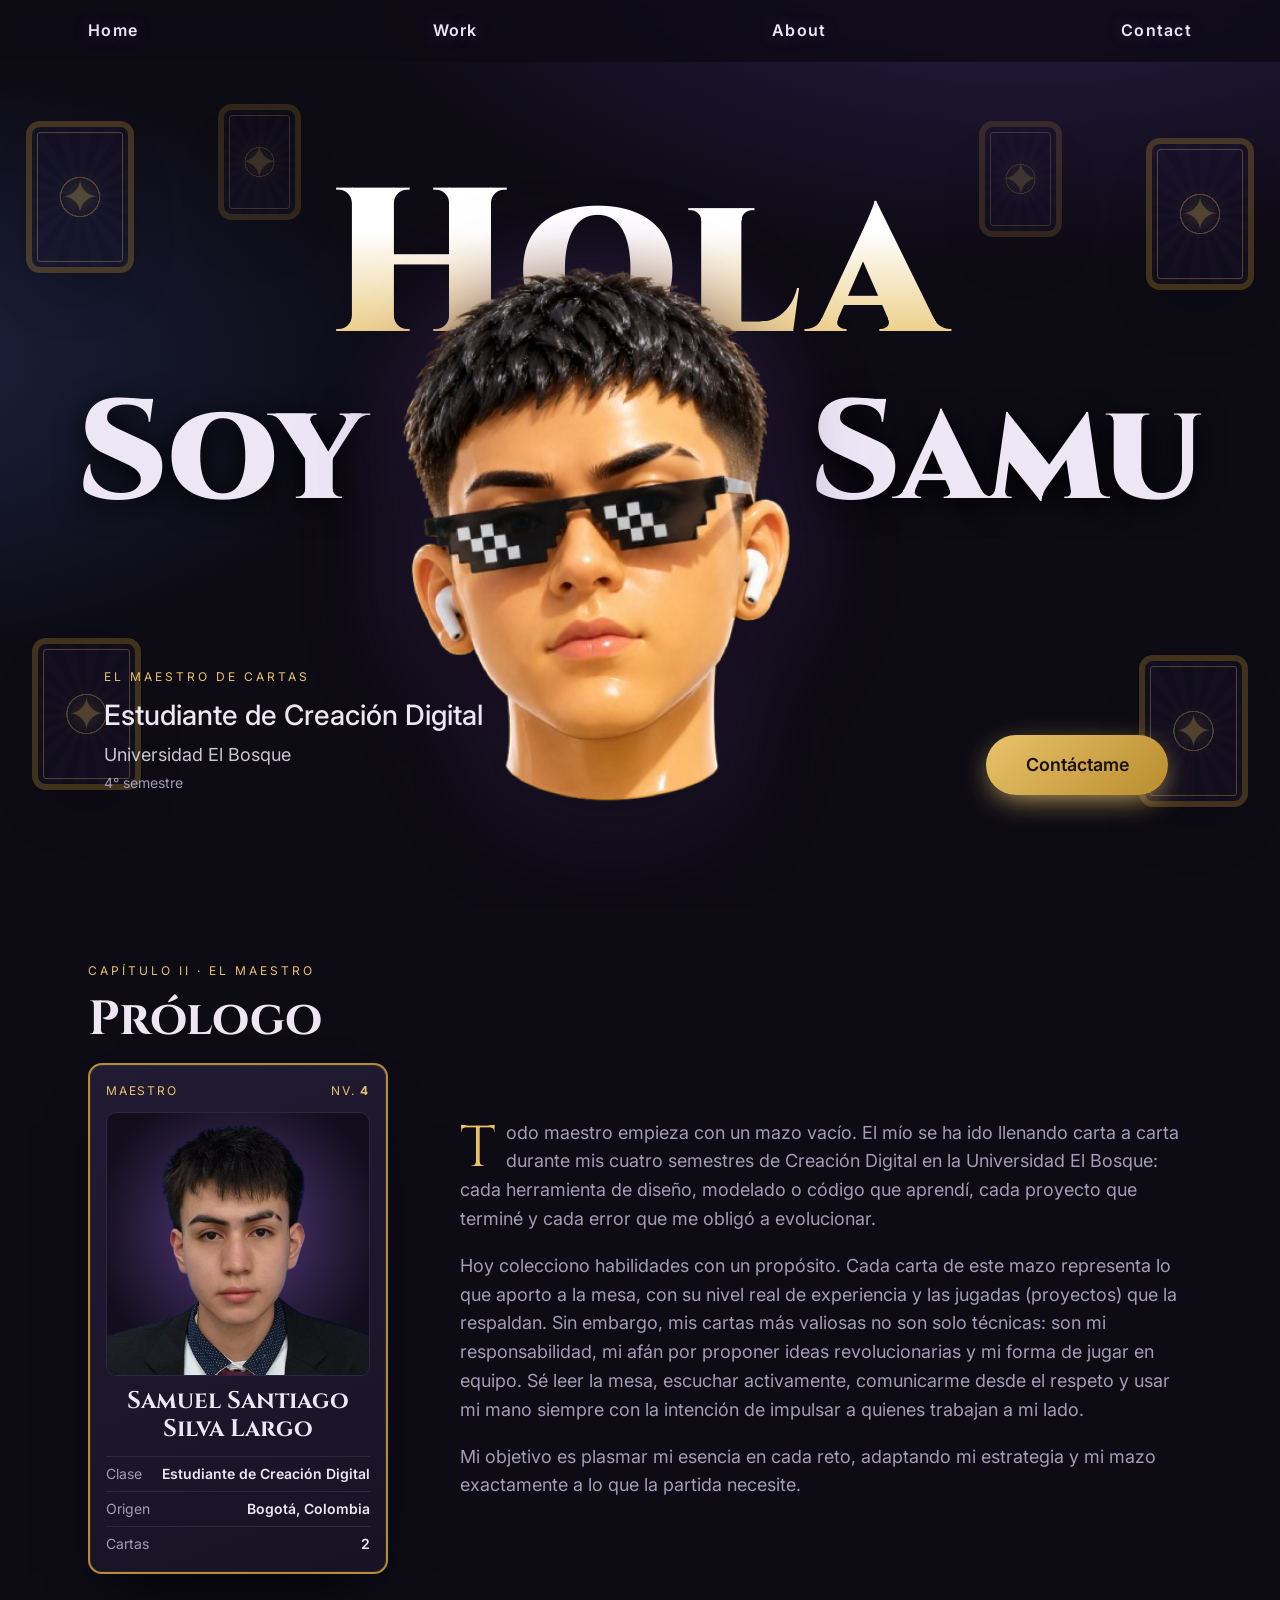
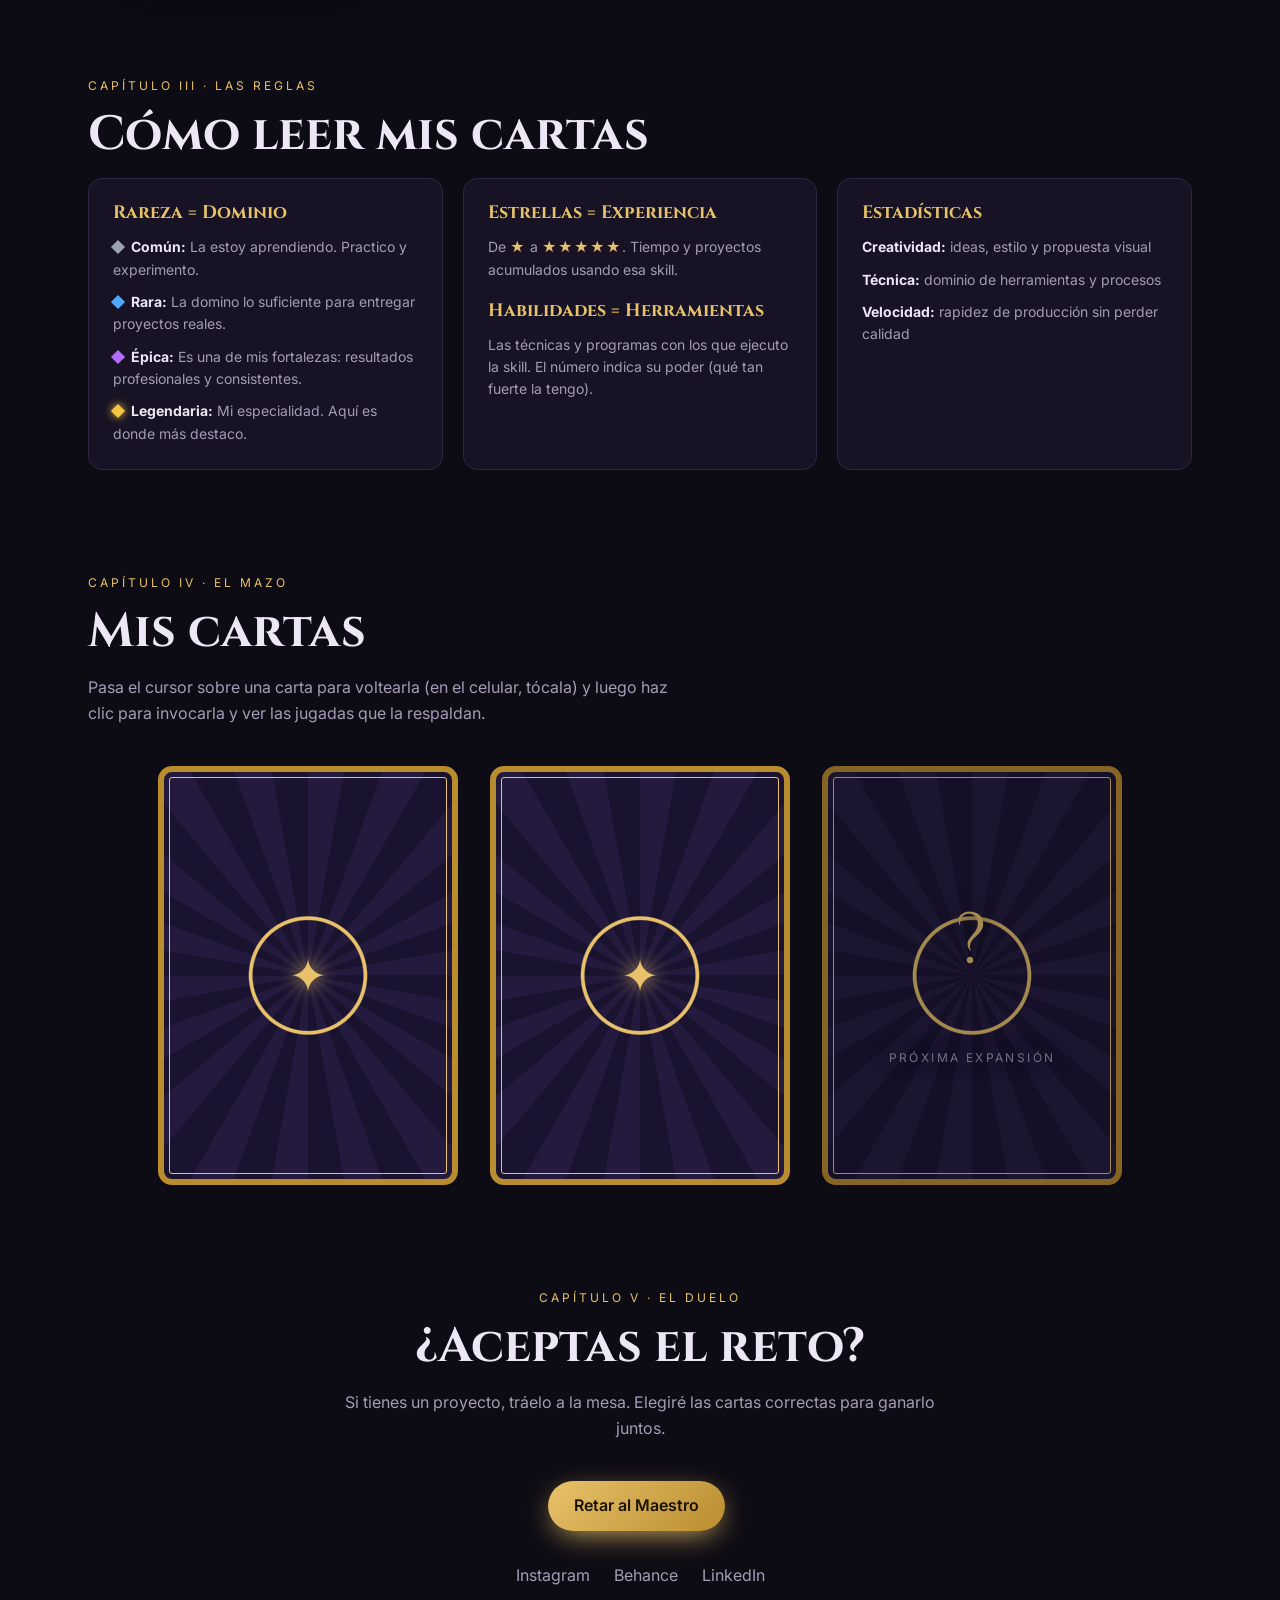
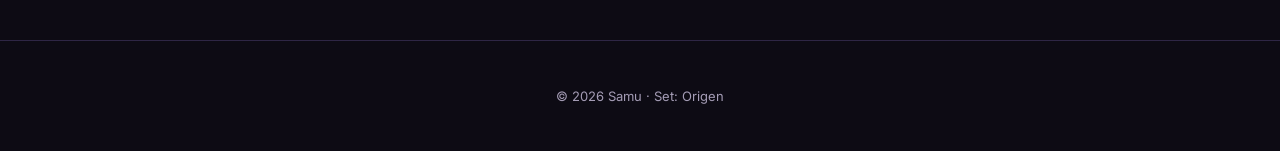
==== commit d4a5bc1d: "Cartas del mazo: se voltean con hover y solo se invocan ya volteadas - Empiezan boca abajo (ya no se" ====
--- a/index.html
+++ b/index.html
@@ -8,7 +8,7 @@
   <link rel="preconnect" href="https://fonts.googleapis.com">
   <link rel="preconnect" href="https://fonts.gstatic.com" crossorigin>
   <link href="https://fonts.googleapis.com/css2?family=Cinzel:wght@500;700;900&family=Inter:wght@400;500;600&display=swap" rel="stylesheet">
-  <link rel="stylesheet" href="css/styles.css?v=22">
+  <link rel="stylesheet" href="css/styles.css?v=23">
 </head>
 <body>
 
@@ -104,7 +104,7 @@
     <section id="mazo" class="section">
       <p class="eyebrow">Capítulo IV · El Mazo</p>
       <h2 class="section__title">Mis cartas</h2>
-      <p class="section__lead">Toca una carta para invocarla y ver las jugadas que la respaldan.</p>
+      <p class="section__lead">Pasa el cursor sobre una carta para voltearla (en el celular, tócala) y luego haz clic para invocarla y ver las jugadas que la respaldan.</p>
       <div class="deck" id="deck"></div>
     </section>
 
@@ -167,7 +167,7 @@
     </div>
   </dialog>
 
-  <script src="js/data.js?v=22"></script>
-  <script src="js/main.js?v=22"></script>
+  <script src="js/data.js?v=23"></script>
+  <script src="js/main.js?v=23"></script>
 </body>
 </html>
--- a/css/styles.css
+++ b/css/styles.css
@@ -295,6 +295,7 @@
   transition: transform .2s ease-out;
 }
 .card:focus-visible { outline: 3px solid var(--gold); outline-offset: 6px; border-radius: var(--radius); }
+.card.is-facedown { cursor: default; }
 .card--rara { --rarity: var(--r-rara); }
 .card--epica { --rarity: var(--r-epica); }
 .card--legendaria { --rarity: var(--r-legendaria); }
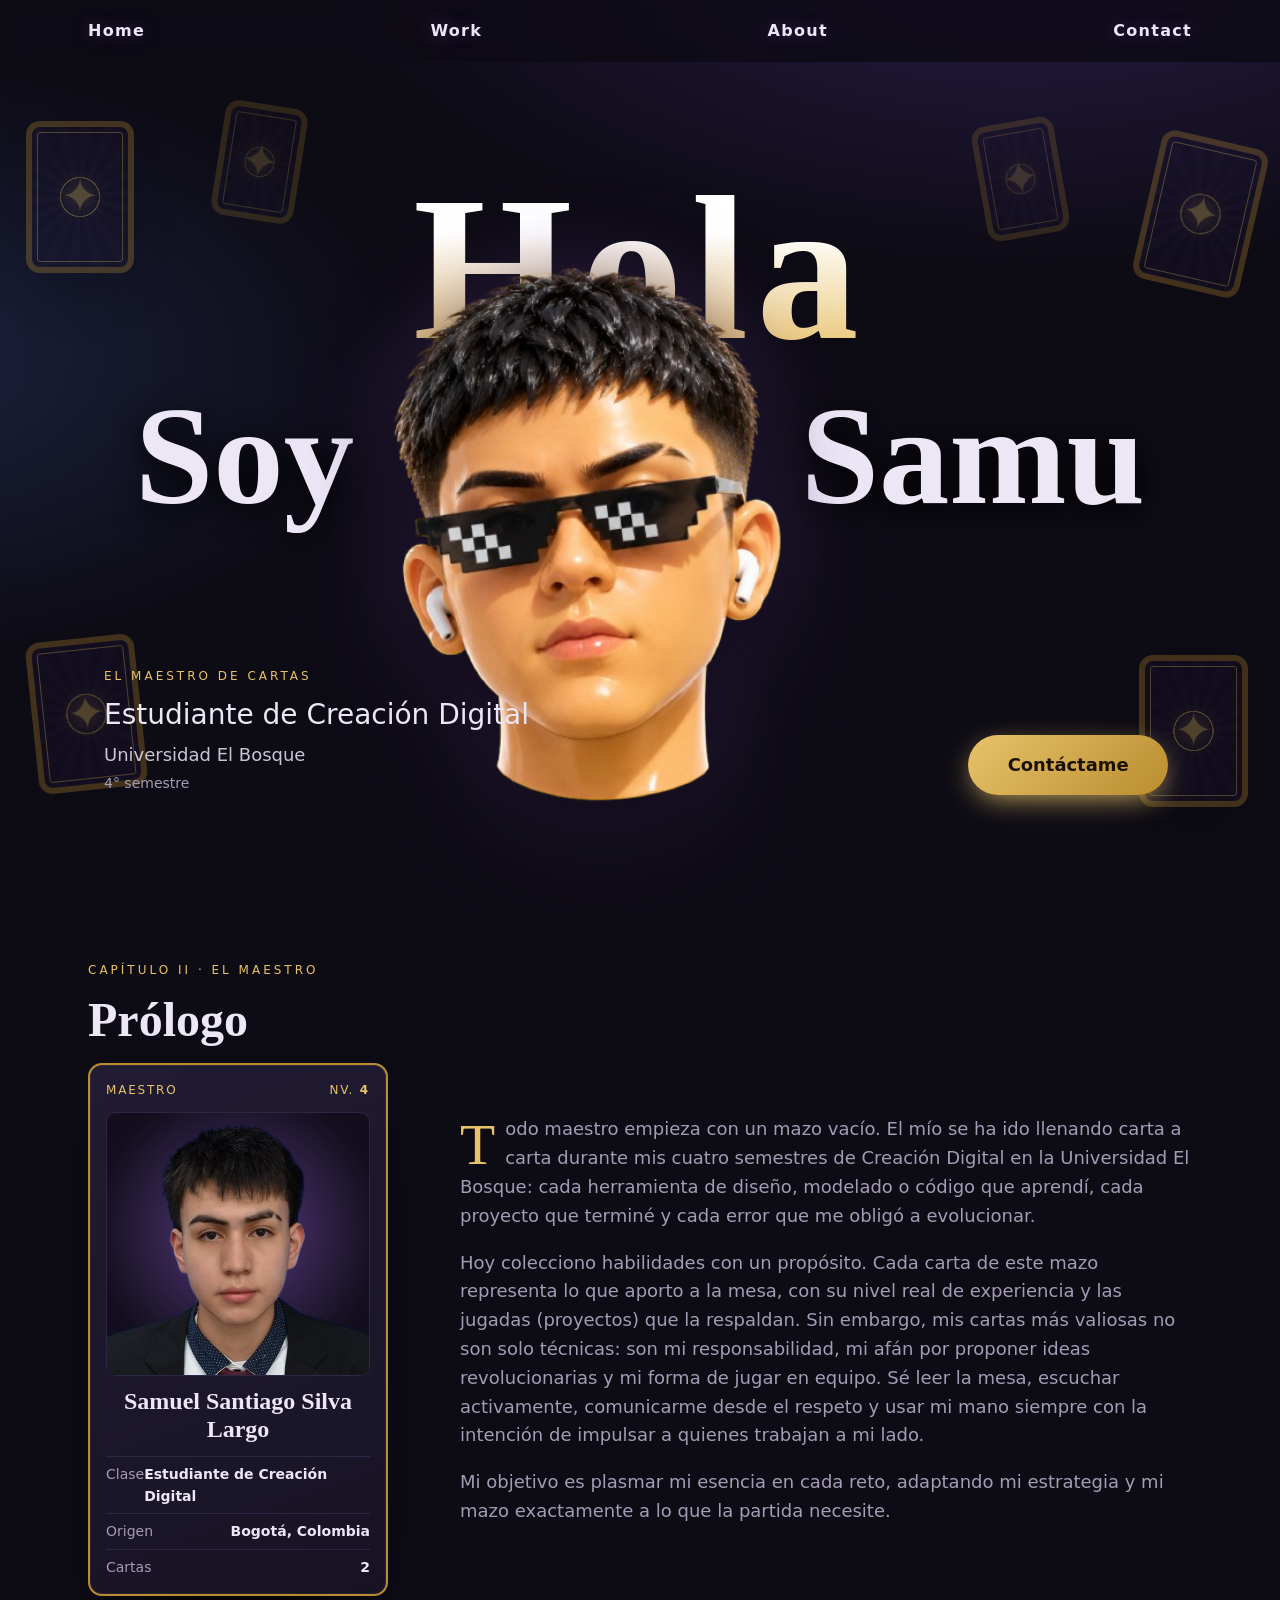
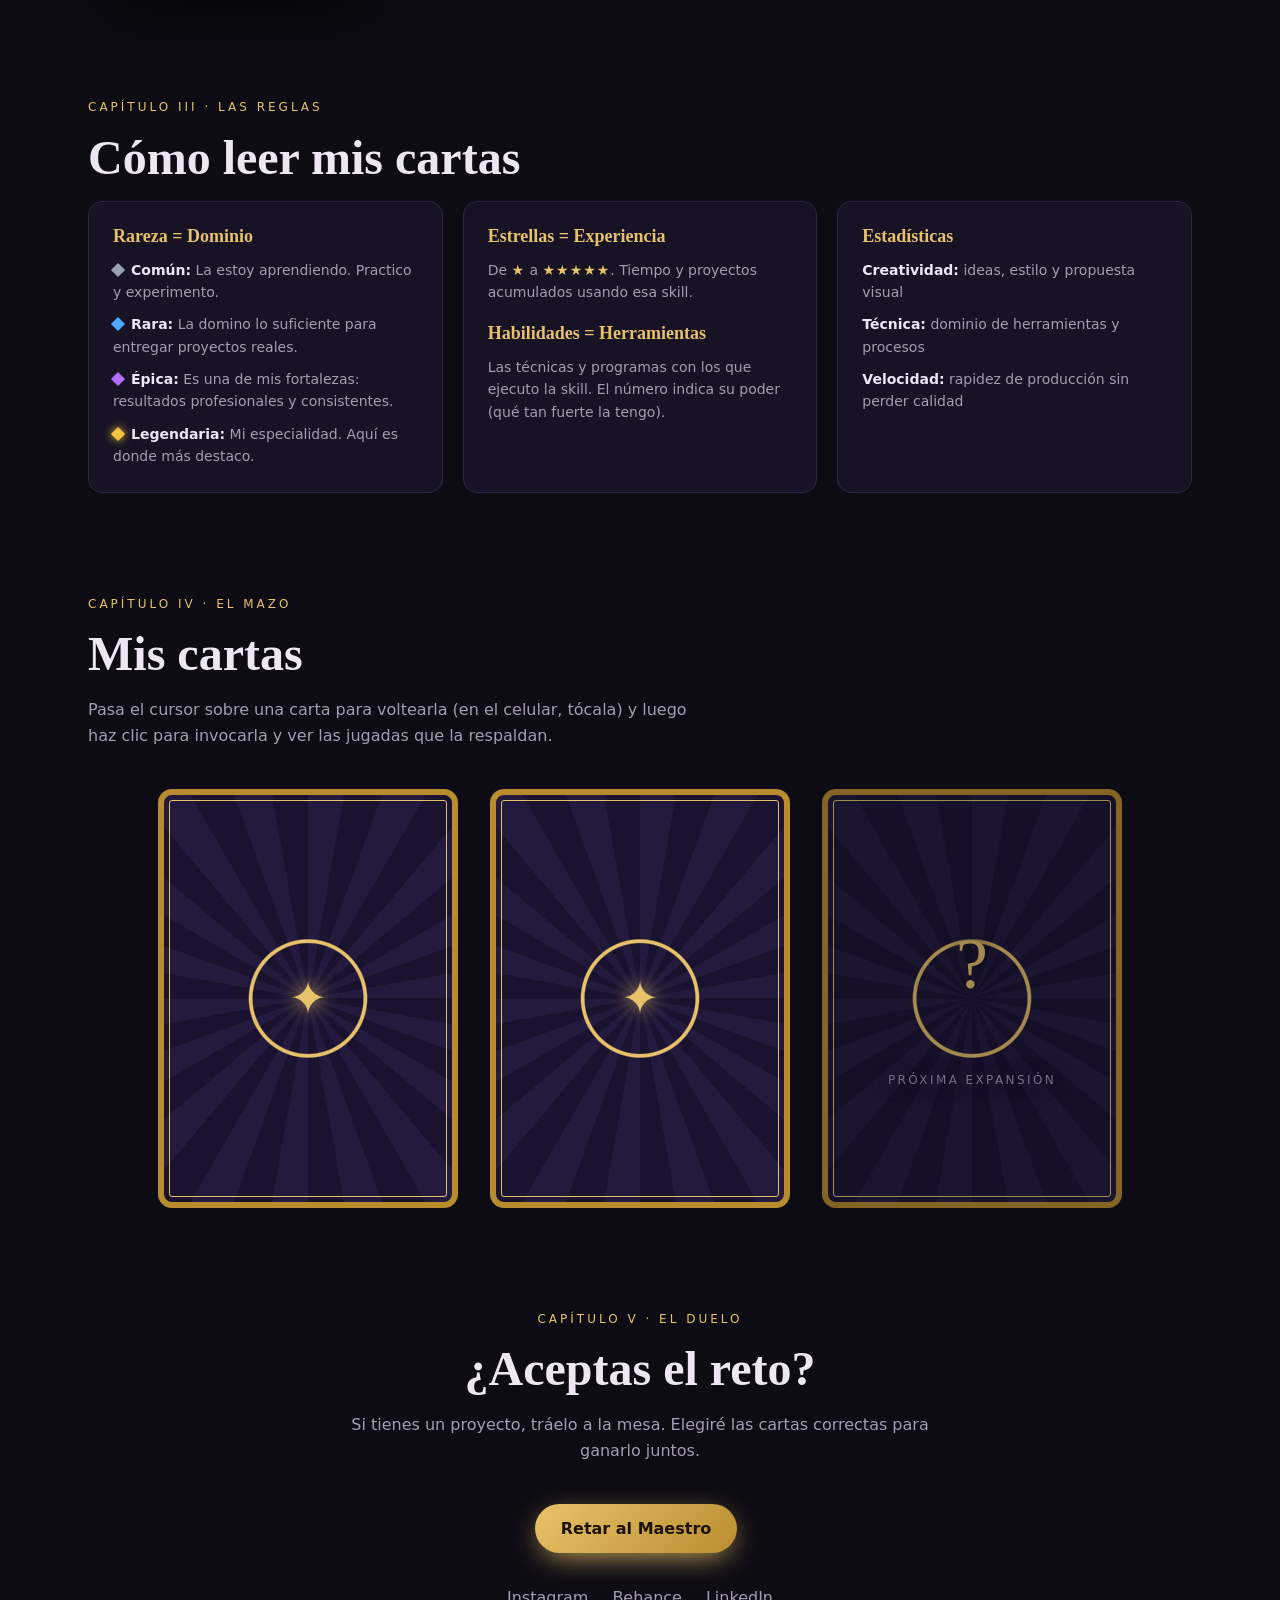
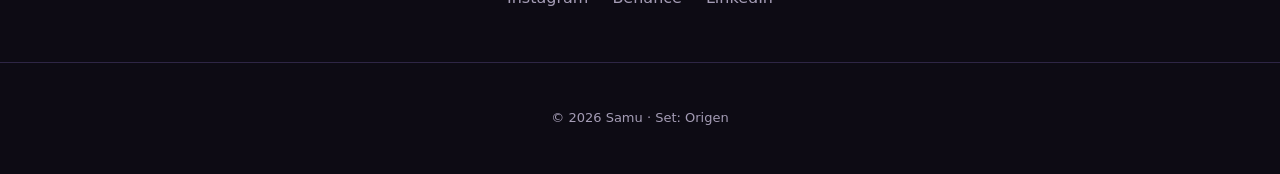
==== commit fb8c7e42: "Seguridad: CSP, validación de enlaces y escape de todos los datos - Content-Security-Policy: solo sc" ====
--- a/index.html
+++ b/index.html
@@ -3,12 +3,16 @@
 <head>
   <meta charset="utf-8">
   <meta name="viewport" content="width=device-width, initial-scale=1">
+  <!-- Seguridad: solo se cargan scripts, estilos, imágenes y videos propios (+ Google Fonts).
+       Bloquea scripts inyectados, estilos inline, plugins, formularios y que otra web cambie la URL base. -->
+  <meta http-equiv="Content-Security-Policy" content="default-src 'self'; script-src 'self'; style-src 'self' https://fonts.googleapis.com; font-src https://fonts.gstatic.com; img-src 'self' data:; media-src 'self'; connect-src 'self'; object-src 'none'; frame-src 'none'; base-uri 'none'; form-action 'none'; upgrade-insecure-requests">
+  <meta name="referrer" content="strict-origin-when-cross-origin">
   <title>Samu · Portafolio</title>
   <meta name="description" content="Portafolio de creador digital contado como un mazo de cartas: cada carta es una skill.">
   <link rel="preconnect" href="https://fonts.googleapis.com">
   <link rel="preconnect" href="https://fonts.gstatic.com" crossorigin>
   <link href="https://fonts.googleapis.com/css2?family=Cinzel:wght@500;700;900&family=Inter:wght@400;500;600&display=swap" rel="stylesheet">
-  <link rel="stylesheet" href="css/styles.css?v=23">
+  <link rel="stylesheet" href="css/styles.css?v=24">
 </head>
 <body>
 
@@ -167,7 +171,7 @@
     </div>
   </dialog>
 
-  <script src="js/data.js?v=23"></script>
-  <script src="js/main.js?v=23"></script>
+  <script src="js/data.js?v=24"></script>
+  <script src="js/main.js?v=24"></script>
 </body>
 </html>
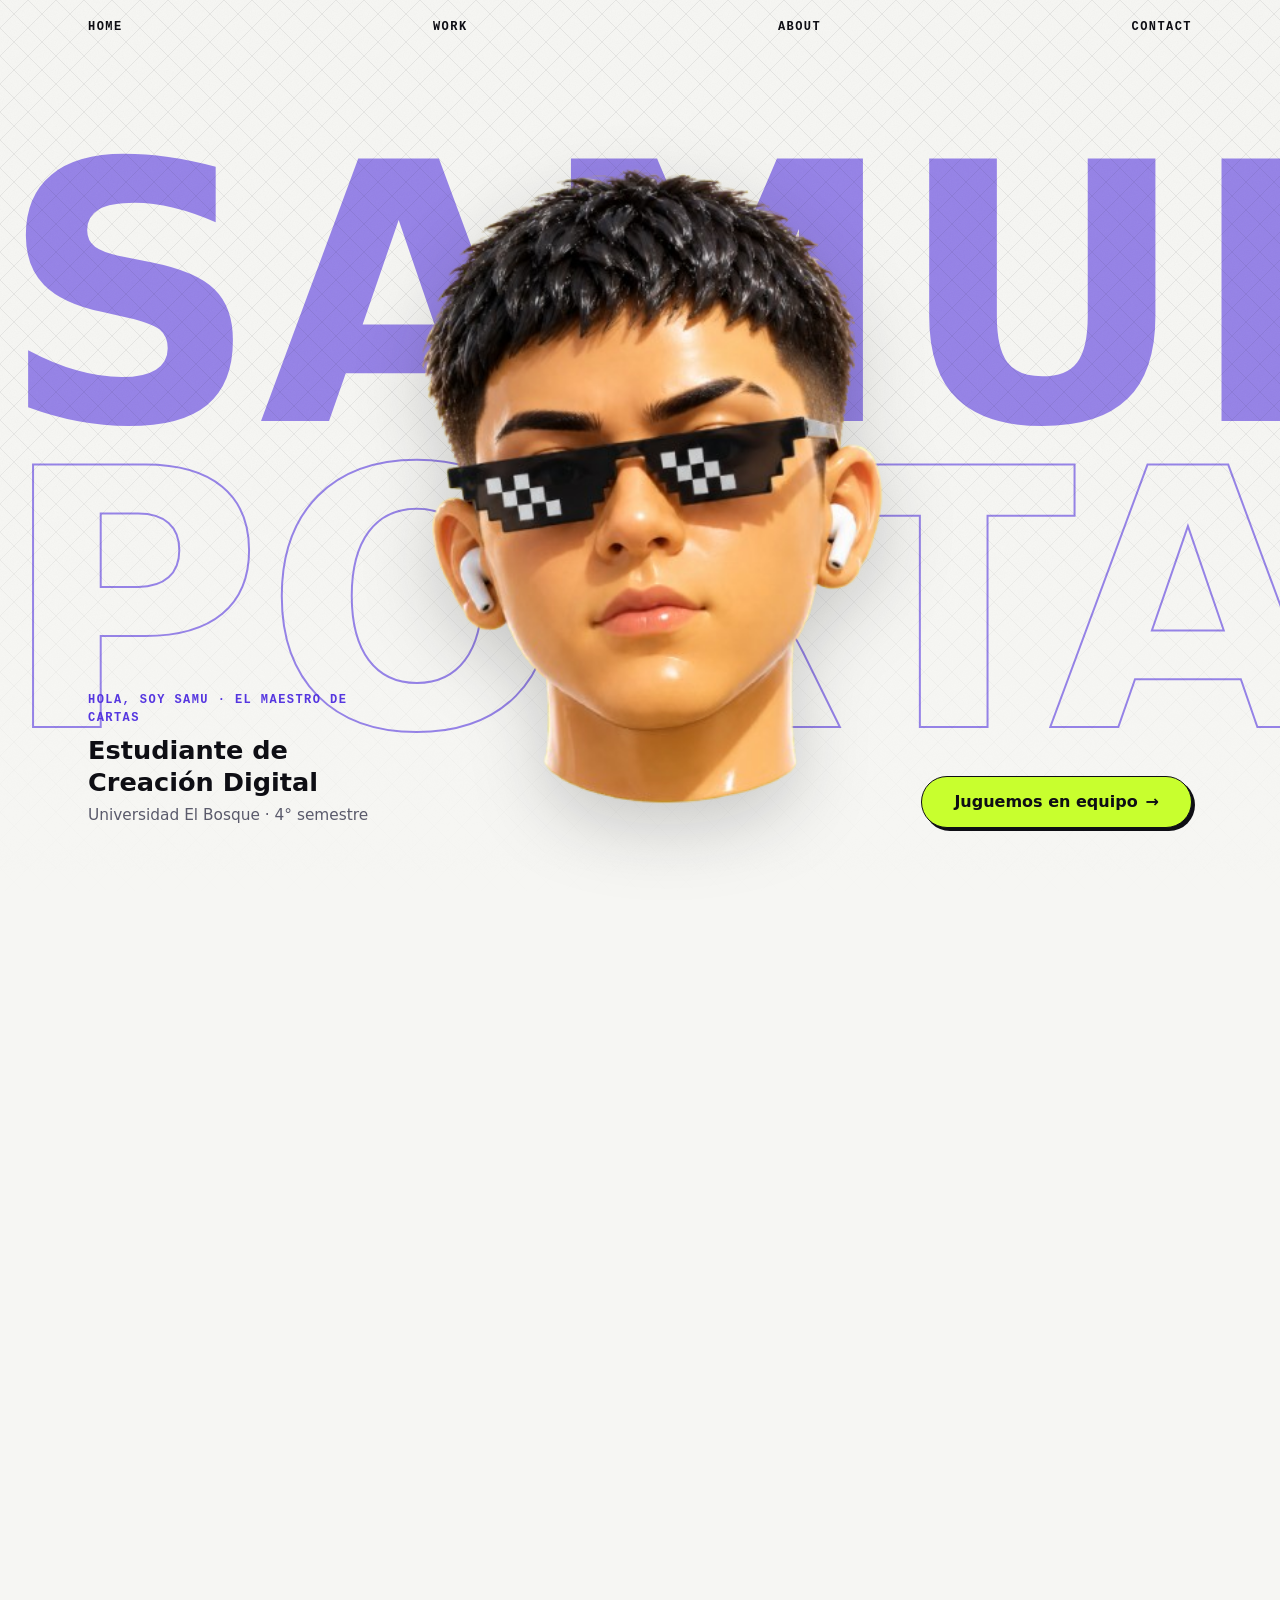
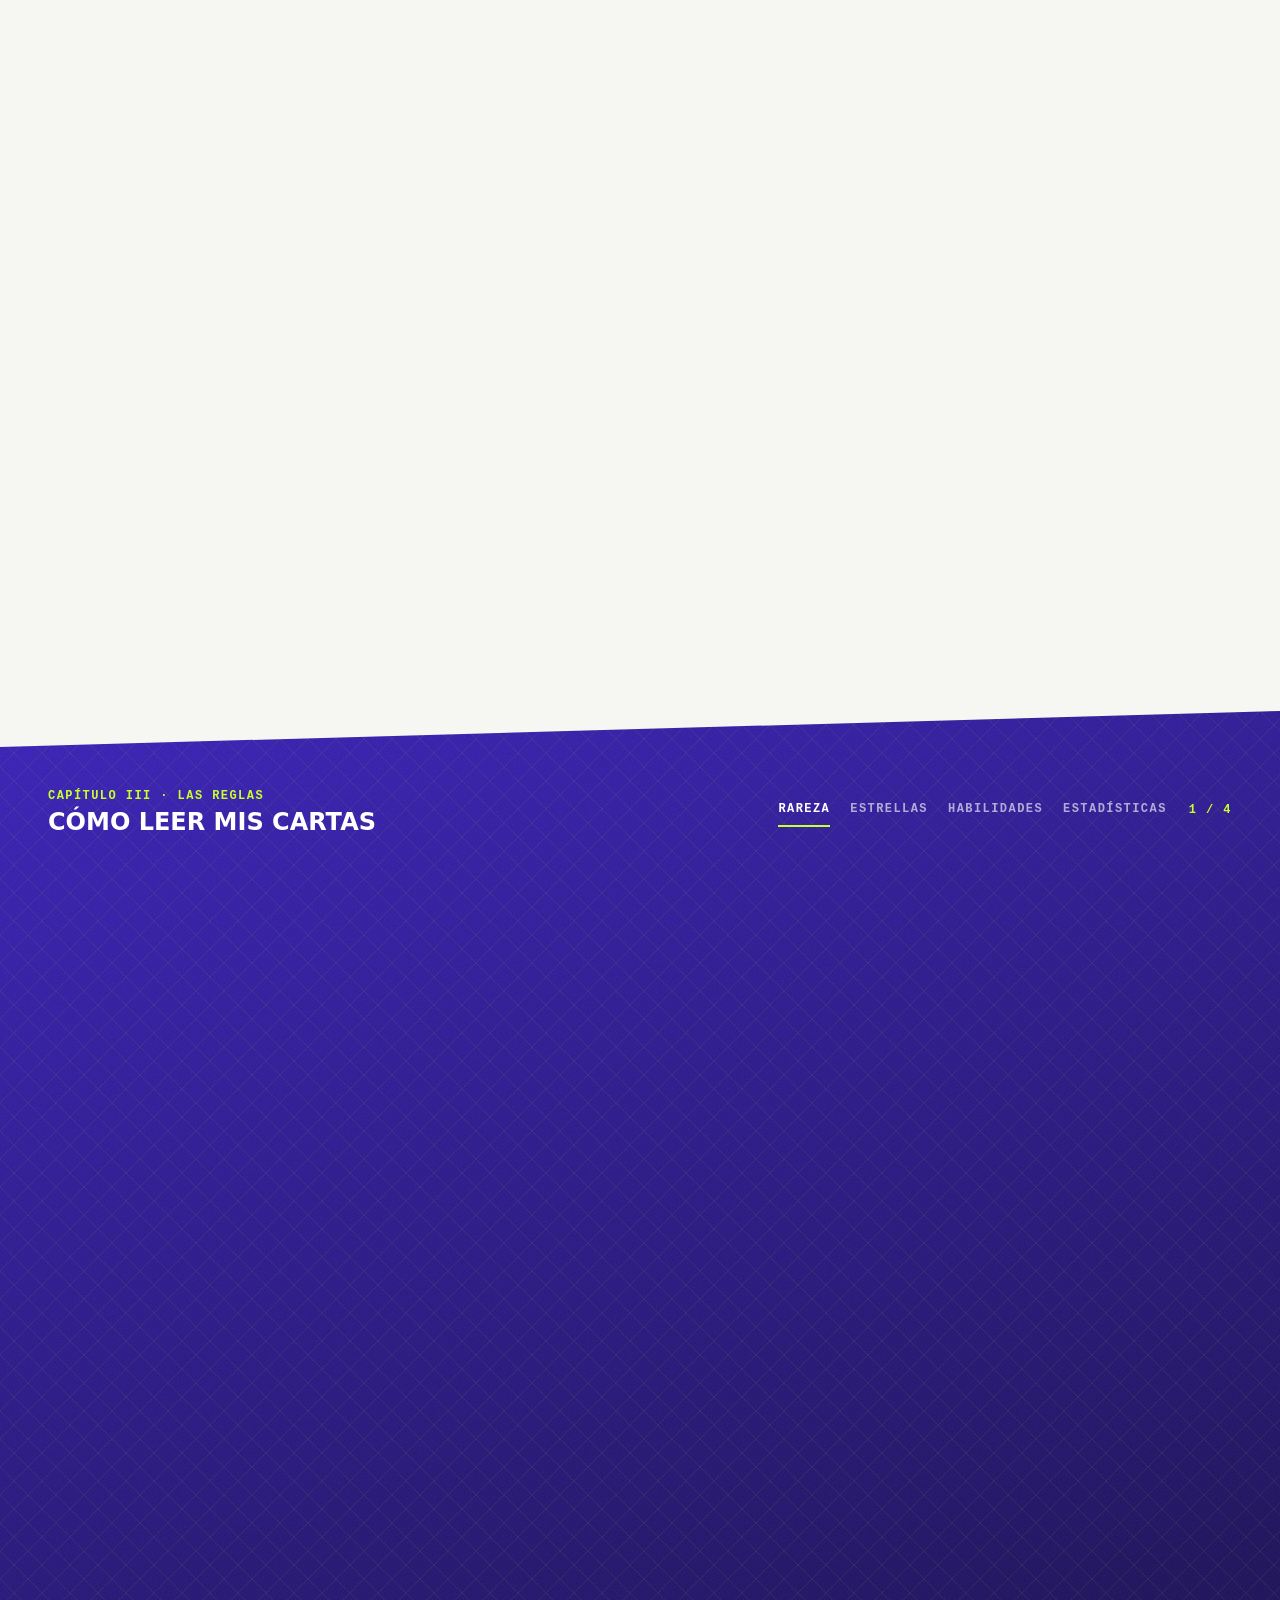
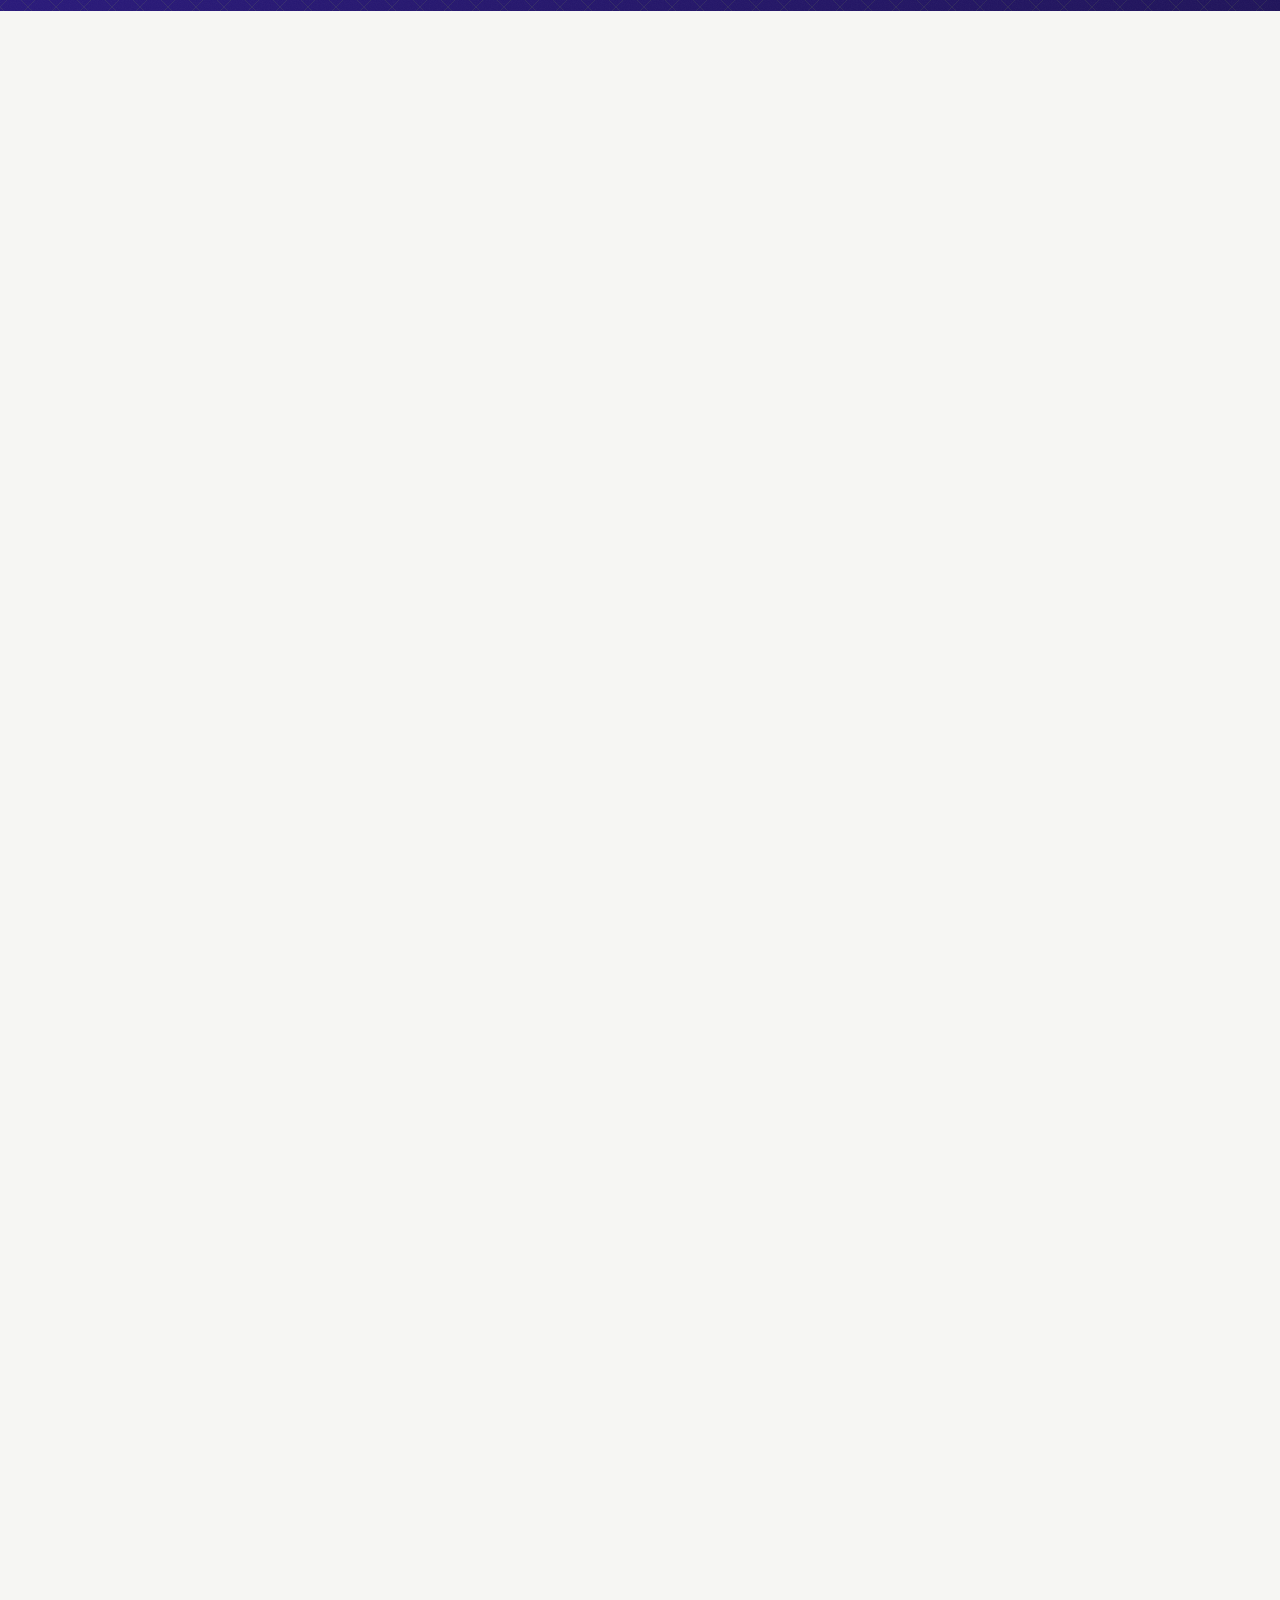
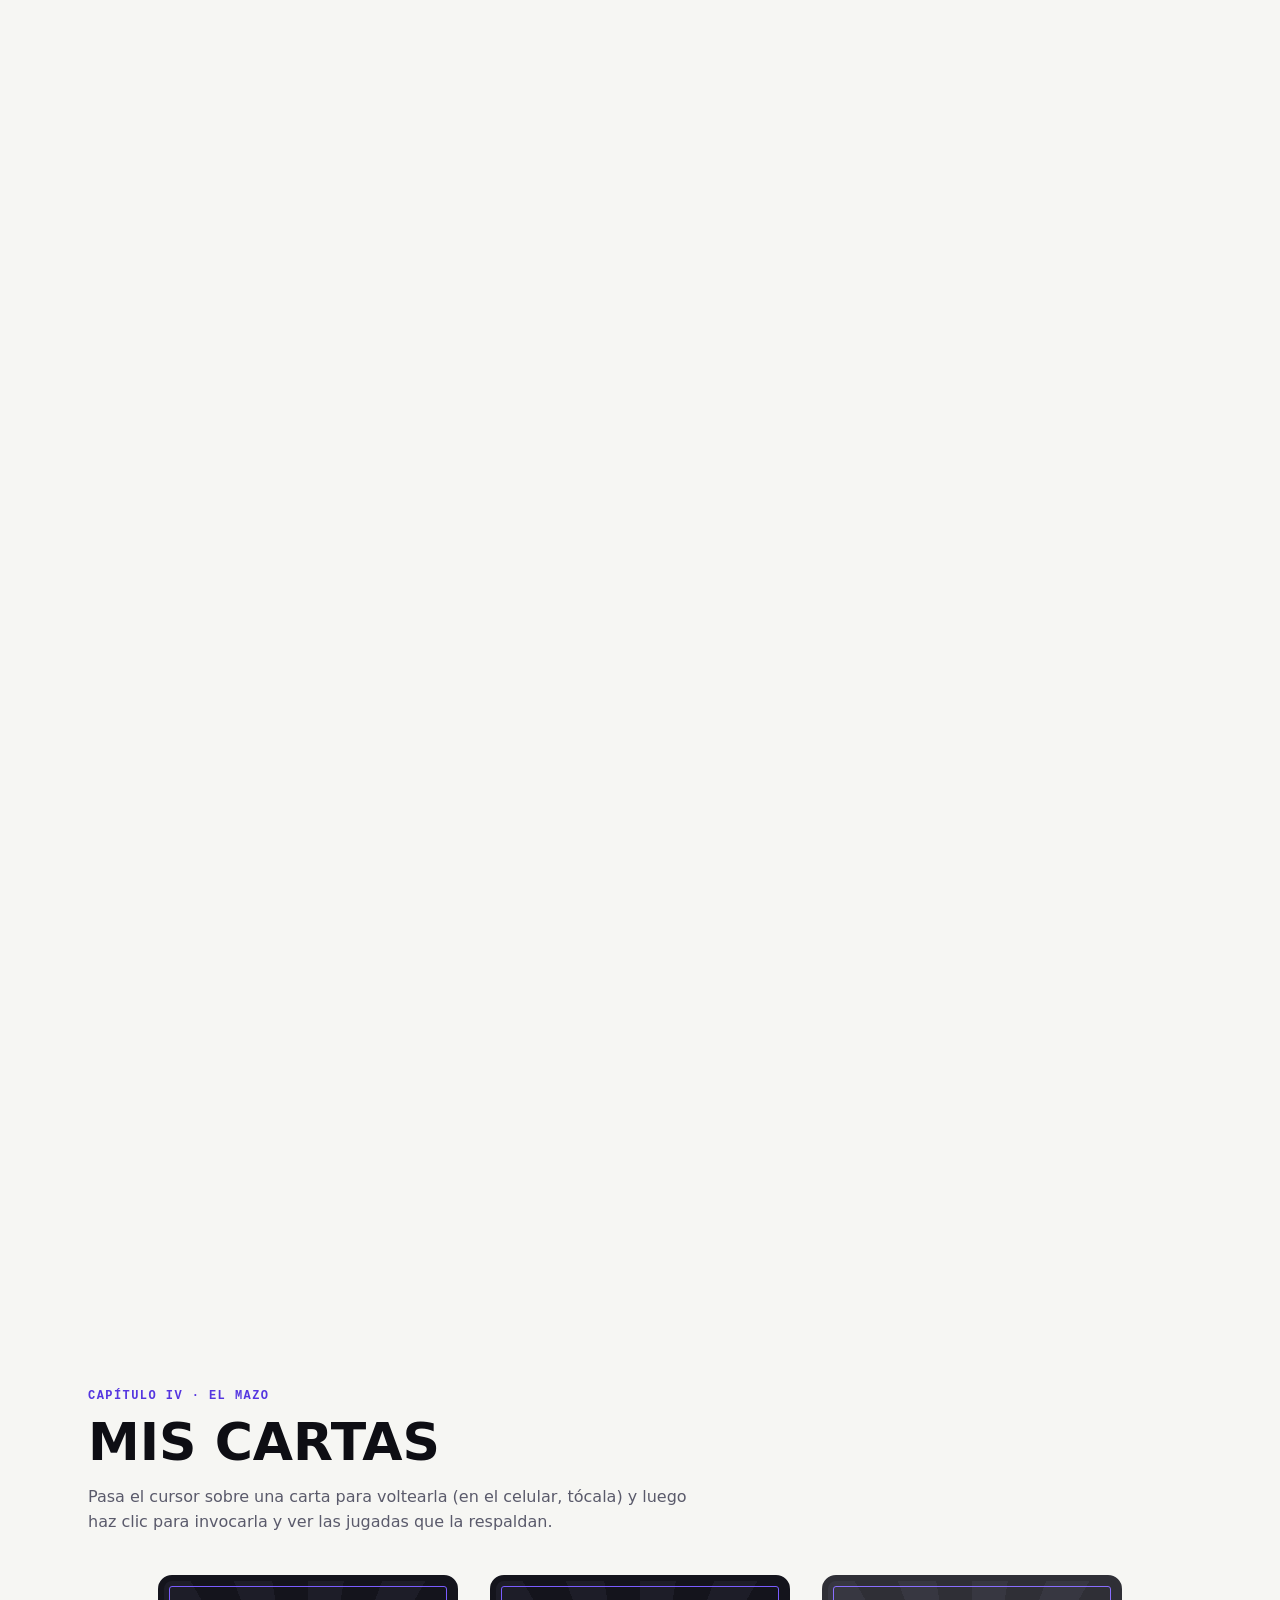
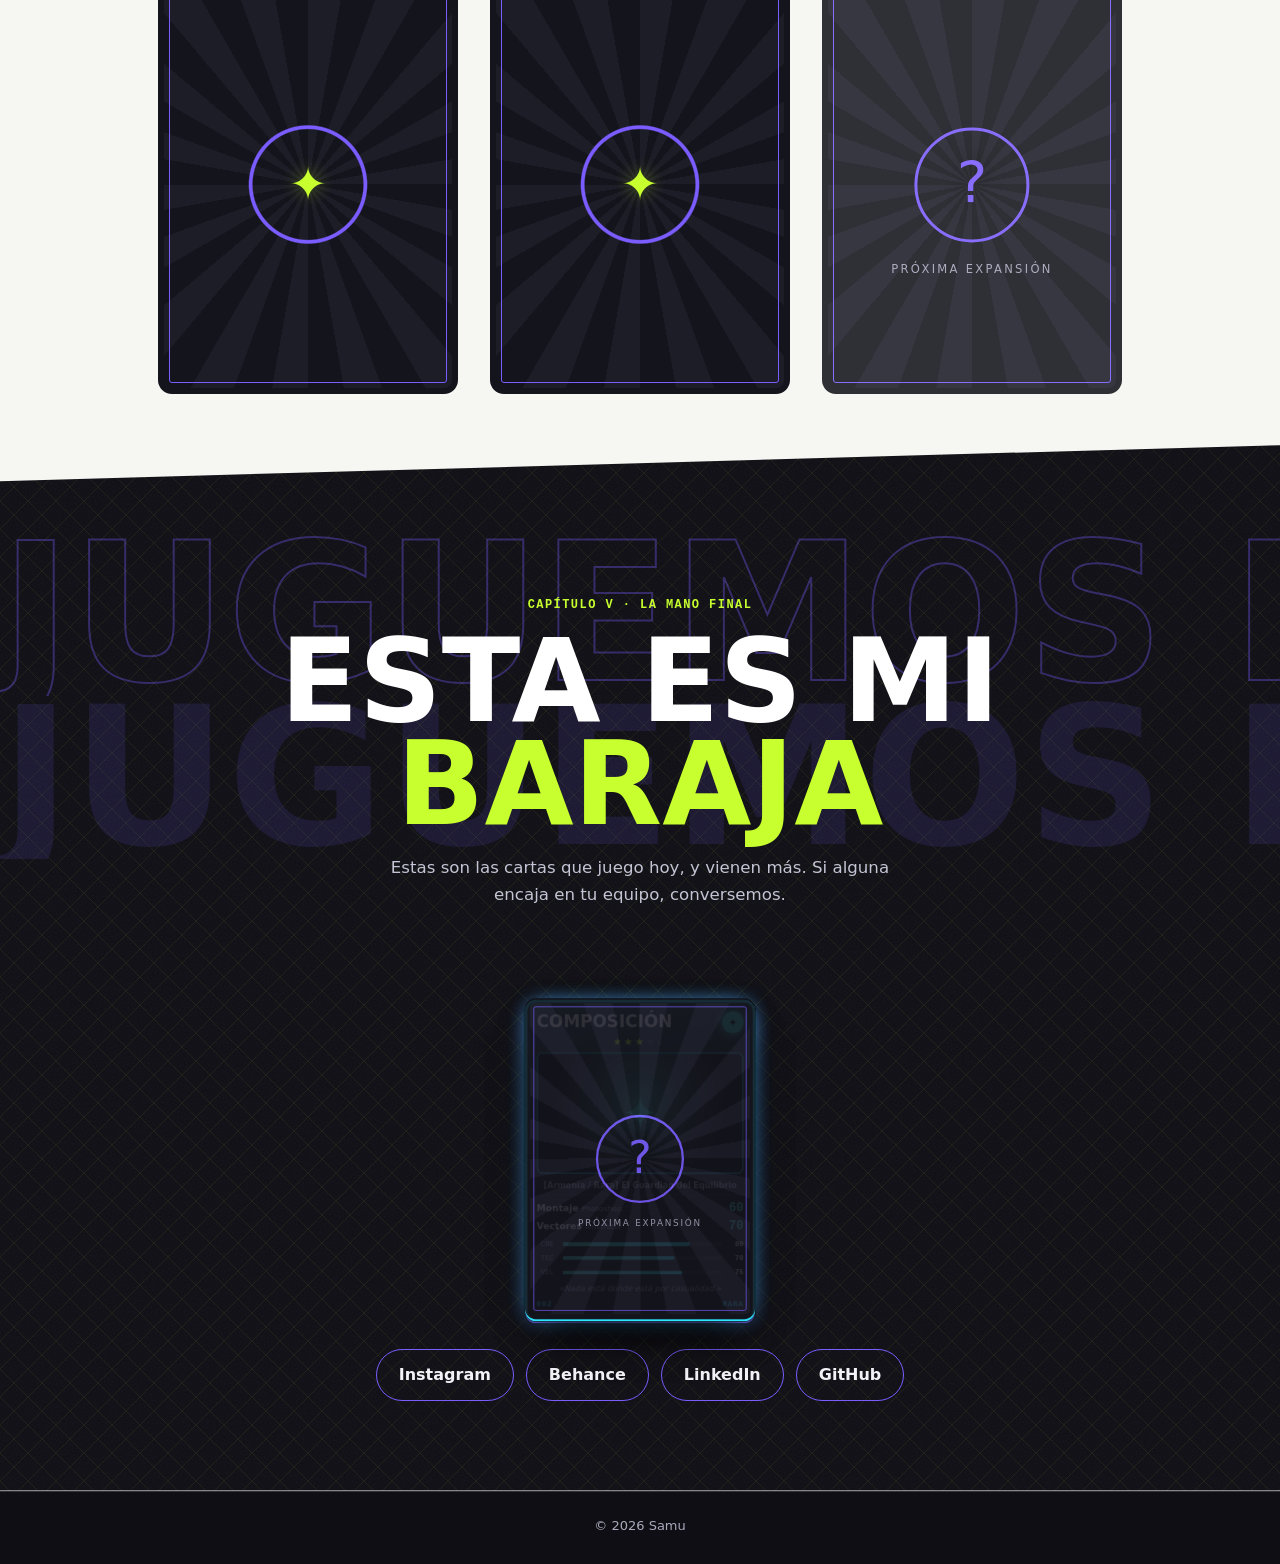
==== commit bf9745be: "Rediseño: nueva identidad, sobre de cartas, partida y cierre - Paleta clara con violeta y lima; fuen" ====
--- a/index.html
+++ b/index.html
@@ -11,8 +11,8 @@
   <meta name="description" content="Portafolio de creador digital contado como un mazo de cartas: cada carta es una skill.">
   <link rel="preconnect" href="https://fonts.googleapis.com">
   <link rel="preconnect" href="https://fonts.gstatic.com" crossorigin>
-  <link href="https://fonts.googleapis.com/css2?family=Cinzel:wght@500;700;900&family=Inter:wght@400;500;600&display=swap" rel="stylesheet">
-  <link rel="stylesheet" href="css/styles.css?v=24">
+  <link href="https://fonts.googleapis.com/css2?family=Tektur:wght@800;900&family=Space+Mono:wght@400;700&family=Sora:wght@400;600&display=swap" rel="stylesheet">
+  <link rel="stylesheet" href="css/styles.css?v=57">
 </head>
 <body>
 
@@ -21,86 +21,121 @@
       <a href="#arena">Home</a>
       <a href="#mazo">Work</a>
       <a href="#maestro">About</a>
-      <a href="#duelo">Contact</a>
+      <a href="#duelo" data-open-contact aria-haspopup="dialog">Contact</a>
     </nav>
   </header>
 
   <main>
-    <!-- I. LA ARENA (portada) -->
+    <!-- I. LA ARENA (portada): capas de atrás hacia adelante -->
     <section id="arena" class="hero">
-      <div class="hero__decor" aria-hidden="true">
-        <div class="card-back hero__float hero__float--1"></div>
-        <div class="card-back hero__float hero__float--2"></div>
-        <div class="card-back hero__float hero__float--3"></div>
-        <div class="card-back hero__float hero__float--4"></div>
-        <div class="card-back hero__float hero__float--5"></div>
-        <div class="card-back hero__float hero__float--6"></div>
-      </div>
-
-      <h1 class="hero__title">
-        <span class="hero__hola">Hola</span>
-        <span class="hero__line">
-          <span class="hero__soy">Soy</span>
-          <span class="hero__avatar" id="heroAvatar"></span>
-          <span class="hero__name" data-maestro="nombre">Samu</span>
-        </span>
-      </h1>
-
+      <!-- z1 · nombre gigante corriendo de fondo -->
+      <div class="hero__marquee" aria-hidden="true">
+        <div class="marquee marquee--fill">
+          <div class="marquee__track">
+            <span>SAMUEL SILVA <i class="marquee__card"></i> SAMUEL SILVA <i class="marquee__card"></i> </span><span>SAMUEL SILVA <i class="marquee__card"></i> SAMUEL SILVA <i class="marquee__card"></i> </span>
+          </div>
+        </div>
+        <div class="marquee marquee--outline">
+          <div class="marquee__track">
+            <span>PORTAFOLIO CREADOR DIGITAL <i class="marquee__card"></i> </span><span>PORTAFOLIO CREADOR DIGITAL <i class="marquee__card"></i> </span>
+          </div>
+        </div>
+      </div>
+
+      <!-- z2 · textura "piel de baraja" (reverso de carta + grano de papel) -->
+      <div class="hero__skin" aria-hidden="true"></div>
+
+      <!-- z3 · foto (se mueve un poco al pasar el ratón por encima) -->
+      <div class="hero__stage">
+        <div class="hero__photo" id="heroAvatar"></div>
+      </div>
+
+      <!-- z5 · textos y botón -->
       <div class="hero__bottom">
         <div class="hero__role">
-          <p class="eyebrow" data-maestro="alias">El Maestro de Cartas</p>
+          <h1 class="hero__hi">Hola, soy <span data-maestro="nombre">Samu</span> · <span data-maestro="alias">El Maestro de Cartas</span></h1>
           <p class="hero__clase" data-maestro="clase">Estudiante de Creación Digital</p>
-          <p class="hero__uni" data-maestro="universidad">Universidad El Bosque</p>
-          <p class="hero__semestre" data-maestro="semestre">4° semestre</p>
-        </div>
-        <a href="#duelo" class="btn btn--gold">Contáctame</a>
-      </div>
-    </section>
-
-    <!-- II. EL MAESTRO (sobre mí) -->
-    <section id="maestro" class="section">
-      <p class="eyebrow">Capítulo II · El Maestro</p>
-      <h2 class="section__title">Prólogo</h2>
-      <div class="maestro">
-        <div class="trainer-wrap">
-        <article class="trainer" aria-label="Carta del Maestro">
-          <div class="trainer__top">
-            <span class="trainer__tag">Maestro</span>
-            <span class="trainer__lvl">Nv. <b data-maestro="nivel">4</b></span>
-          </div>
-          <div class="trainer__photo" id="trainerPhoto"></div>
-          <h3 class="trainer__name" data-maestro="nombreCompleto">Samuel Santiago Silva Largo</h3>
-          <dl class="trainer__info">
-            <div><dt>Clase</dt><dd data-maestro="clase">Creador Digital</dd></div>
-            <div><dt>Origen</dt><dd data-maestro="origen">Bogotá, Colombia</dd></div>
-            <div><dt>Cartas</dt><dd id="trainerCount">0</dd></div>
-          </dl>
-          <div class="trainer__holo" aria-hidden="true"></div>
-        </article>
-        </div>
-        <div class="maestro__text" id="prologo"></div>
-      </div>
-    </section>
-
-    <!-- III. LAS REGLAS (cómo leer las cartas) -->
-    <section id="reglas" class="section">
-      <p class="eyebrow">Capítulo III · Las Reglas</p>
-      <h2 class="section__title">Cómo leer mis cartas</h2>
-      <div class="rules">
-        <div class="rule">
-          <h3>Rareza = Dominio</h3>
-          <ul class="rule__list" id="rulesRareza"></ul>
-        </div>
-        <div class="rule">
-          <h3>Estrellas = Experiencia</h3>
-          <p>De <span class="stars">★</span> a <span class="stars">★★★★★</span>. Tiempo y proyectos acumulados usando esa skill.</p>
-          <h3>Habilidades = Herramientas</h3>
-          <p>Las técnicas y programas con los que ejecuto la skill. El número indica su poder (qué tan fuerte la tengo).</p>
-        </div>
-        <div class="rule">
-          <h3>Estadísticas</h3>
-          <ul class="rule__list" id="rulesStats"></ul>
-        </div>
+          <p class="hero__uni"><span data-maestro="universidad">Universidad El Bosque</span> · <span data-maestro="semestre">4° semestre</span></p>
+        </div>
+        <button class="btn btn--primary btn--cta" type="button" id="contactOpen" aria-haspopup="dialog"><span id="ctaLabel">Juguemos en equipo</span> <span class="btn__arrow" aria-hidden="true">→</span></button>
+      </div>
+    </section>
+
+    <!-- II. EL MAESTRO (sobre mí): se abre un sobre, sale la carta del Maestro
+         y un scroll horizontal cuenta quién soy. Lo conduce el scroll (js/main.js · setupSobre) -->
+    <section id="maestro" class="sobre" data-nav="dark" aria-labelledby="maestroTitle">
+      <div class="sobre__stage" id="sobreStage">
+        <div class="sobre__tapete" aria-hidden="true"></div>
+
+        <header class="sobre__head">
+          <p class="eyebrow">Capítulo II · El Maestro</p>
+          <h2 class="sobre__title" id="maestroTitle">Quién soy</h2>
+        </header>
+
+        <!-- sobre: dos capas de la misma imagen (cuerpo + tira que se arranca) -->
+        <div class="pack" id="pack" aria-hidden="true">
+          <img class="pack__body" id="packBody" alt="" decoding="async">
+          <img class="pack__strip" id="packStrip" alt="" decoding="async">
+          <span class="pack__flash" id="packFlash"></span>
+        </div>
+
+        <!-- dónde se acomoda la carta (invisible: main.js mide su posición y tamaño) -->
+        <div class="mcard__slot" id="mcardSlot" aria-hidden="true"></div>
+
+        <!-- carta del Maestro: externo (subir / acomodar) · medio (tilt) · interno (volteo) -->
+        <div class="mcard" id="mcard">
+          <div class="mcard__glow" id="mcardGlow" aria-hidden="true"></div>
+          <div class="mcard__ring" id="mcardRing" aria-hidden="true"></div>
+          <div class="mcard__tilt trainer-wrap" id="mcardTilt">
+            <div class="mcard__inner" id="mcardInner">
+              <div class="mcard__face mcard__back card-back" aria-hidden="true"></div>
+              <div class="mcard__face mcard__front">
+                <article class="trainer" aria-label="Carta del Maestro">
+                  <div class="trainer__top">
+                    <span class="trainer__tag">Maestro</span>
+                    <span class="trainer__lvl">Nv. <b data-maestro="nivel">4</b></span>
+                  </div>
+                  <div class="trainer__photo" id="trainerPhoto"></div>
+                  <h3 class="trainer__name" data-maestro="nombreCompleto">Samuel Santiago Silva Largo</h3>
+                  <dl class="trainer__info">
+                    <div><dt>Clase</dt><dd data-maestro="clase">Creador Digital</dd></div>
+                    <div><dt>Origen</dt><dd data-maestro="origen">Bogotá, Colombia</dd></div>
+                    <div><dt>Cartas</dt><dd id="trainerCount">0</dd></div>
+                  </dl>
+                  <div class="trainer__holo" aria-hidden="true"></div>
+                </article>
+              </div>
+            </div>
+          </div>
+        </div>
+
+        <!-- paneles "quién soy": ocupa todo el escenario, por debajo de la carta;
+             un mask horizontal los difumina al acercarse a la carta -->
+        <div class="sobre__window" id="sobreWindow">
+          <div class="sobre__track" id="sobreTrack"></div>
+        </div>
+
+        <div class="sobre__bar" id="sobreBar" aria-hidden="true"><span id="sobreBarFill"></span></div>
+        <p class="sobre__hint" id="sobreHint" aria-hidden="true">Sigue scrolleando →</p>
+      </div>
+    </section>
+
+    <!-- III. LAS REGLAS (cómo leer mis cartas): 4 diapositivas en scroll horizontal
+         conducido por el scroll vertical (js/main.js · setupReglas) -->
+    <section id="reglas" class="reglas" data-nav="violet" aria-labelledby="reglasTitle">
+      <div class="reglas__stage" id="reglasStage">
+        <div class="reglas__bg" aria-hidden="true"></div>
+        <header class="reglas__bar">
+          <div class="reglas__head">
+            <p class="eyebrow" id="reglasEyebrow">Capítulo III · Las Reglas</p>
+            <h2 class="reglas__title" id="reglasTitle">Cómo leer mis cartas</h2>
+          </div>
+          <nav class="reglas__steps" aria-label="Pasos de las reglas">
+            <ol id="reglasSteps"></ol>
+            <span class="reglas__count" id="reglasCount" aria-hidden="true">1 / 4</span>
+          </nav>
+        </header>
+        <div class="reglas__track" id="reglasTrack"></div>
       </div>
     </section>
 
@@ -112,26 +147,42 @@
       <div class="deck" id="deck"></div>
     </section>
 
-    <!-- V. EL DUELO (contacto) -->
-    <section id="duelo" class="section duelo">
-      <p class="eyebrow">Capítulo V · El Duelo</p>
-      <h2 class="section__title">¿Aceptas el reto?</h2>
-      <p class="section__lead">Si tienes un proyecto, tráelo a la mesa. Elegiré las cartas correctas para ganarlo juntos.</p>
-      <button class="btn btn--gold" id="contactOpen" type="button" aria-haspopup="dialog">Retar al Maestro</button>
-      <ul class="socials" id="socials"></ul>
+    <!-- V. LA MANO FINAL (cierre): responde al hero con un marquee espejo y la mano de cartas del mazo.
+         Sin botón: el contacto se abre desde el hero o desde "Contact" del menú. Lo arma main.js · renderCierre -->
+    <section id="duelo" class="duelo" data-nav="dark" aria-labelledby="cierreTitle">
+      <div class="duelo__bg" aria-hidden="true"></div>
+      <div class="duelo__marquee" aria-hidden="true">
+        <div class="marquee marquee--ink marquee--outline">
+          <div class="marquee__track">
+            <span>JUGUEMOS EN EQUIPO <i class="marquee__card"></i> JUGUEMOS EN EQUIPO <i class="marquee__card"></i> </span><span>JUGUEMOS EN EQUIPO <i class="marquee__card"></i> JUGUEMOS EN EQUIPO <i class="marquee__card"></i> </span>
+          </div>
+        </div>
+        <div class="marquee marquee--ink marquee--fill">
+          <div class="marquee__track">
+            <span>JUGUEMOS EN EQUIPO <i class="marquee__card"></i> JUGUEMOS EN EQUIPO <i class="marquee__card"></i> </span><span>JUGUEMOS EN EQUIPO <i class="marquee__card"></i> JUGUEMOS EN EQUIPO <i class="marquee__card"></i> </span>
+          </div>
+        </div>
+      </div>
+      <div class="duelo__inner">
+        <p class="eyebrow duelo__eyebrow" id="cierreEyebrow">Capítulo V · La mano final</p>
+        <h2 class="duelo__title" id="cierreTitle">Esta es mi <span class="duelo__hl">baraja</span></h2>
+        <p class="duelo__text" id="cierreText">Estas son las cartas que juego hoy, y vienen más. Si alguna encaja en tu equipo, conversemos.</p>
+        <div class="mano" id="mano" aria-hidden="true"></div>
+        <ul class="socials" id="socials"></ul>
+      </div>
     </section>
   </main>
 
   <footer class="footer">
-    <p>© <span id="year"></span> <span data-maestro="nombre">Tu Nombre</span> · Set: Origen</p>
+    <p>© <span id="year"></span> <span data-maestro="nombre">Samu</span></p>
   </footer>
 
-  <!-- RETO (ventana de contacto) -->
+  <!-- CONTACTO (ventana que abren el botón del hero y "Contact" del menú; textos de MAESTRO.cta) -->
   <dialog class="reto" id="contactDialog" aria-labelledby="contactTitle">
-    <button class="summon__close" id="contactClose" aria-label="Cerrar">✕</button>
-    <p class="eyebrow">El Duelo</p>
-    <h2 id="contactTitle">Reta al Maestro</h2>
-    <p class="reto__lead">Elige cómo lanzar tu reto:</p>
+    <button class="summon__close" id="contactClose" type="button" aria-label="Cerrar">✕</button>
+    <p class="eyebrow" id="contactEyebrow">Contacto</p>
+    <h2 id="contactTitle">Juguemos en equipo</h2>
+    <p class="reto__lead" id="contactLead">Elige cómo conectamos:</p>
     <div class="contact">
       <a class="contact__link" id="contactPhone" href="tel:">
         <span class="contact__icon" aria-hidden="true">☎</span>
@@ -156,22 +207,36 @@
     <button class="viewer__nav viewer__nav--next" id="viewerNext" aria-label="Siguiente">›</button>
   </dialog>
 
-  <!-- INVOCACIÓN (detalle de carta) -->
+  <!-- LA PARTIDA (detalle de carta a pantalla completa): vista Mano (mini-cartas) y vista Detalle (una jugada) -->
   <dialog class="summon" id="summon" aria-labelledby="summonTitle">
-    <button class="summon__close" id="summonClose" aria-label="Cerrar">✕</button>
-    <div class="summon__body">
-      <div class="summon__card" id="summonCard"></div>
-      <div class="summon__info">
+    <div class="summon__bg" aria-hidden="true"></div>
+    <header class="summon__bar">
+      <button class="sbtn" id="summonBack" type="button">← Mazo</button>
+      <p class="summon__chip" id="summonChip"></p>
+      <div class="summon__tools">
+        <span class="summon__count" id="summonCount" aria-live="polite"></span>
+        <button class="sbtn sbtn--icon" id="summonPrev" type="button" aria-label="Jugada anterior">‹</button>
+        <button class="sbtn sbtn--icon" id="summonNext" type="button" aria-label="Jugada siguiente">›</button>
+        <button class="sbtn sbtn--icon" id="summonClose" type="button" aria-label="Cerrar">✕</button>
+      </div>
+    </header>
+
+    <section class="summon__hand" id="summonHand">
+      <header class="summon__info">
         <p class="eyebrow">Carta invocada</p>
-        <h2 id="summonTitle"></h2>
+        <h2 id="summonTitle" tabindex="-1"></h2>
         <p class="summon__subtitle" id="summonSubtitle"></p>
-        <h3 class="summon__heading">Jugadas (proyectos)</h3>
-        <div id="summonPlays"></div>
-      </div>
-    </div>
+        <h3 class="summon__heading">Mis jugadas</h3>
+      </header>
+      <div class="summon__deck" id="summonDeck"></div>
+    </section>
+
+    <section class="summon__detail" id="summonDetail" hidden>
+      <div id="summonPlays"></div>
+    </section>
   </dialog>
 
-  <script src="js/data.js?v=24"></script>
-  <script src="js/main.js?v=24"></script>
+  <script src="js/data.js?v=39"></script>
+  <script src="js/main.js?v=47"></script>
 </body>
 </html>
--- a/css/styles.css
+++ b/css/styles.css
@@ -4,20 +4,24 @@
    ========================================================= */
 
 :root {
-  --bg: #0d0b14;
-  --surface: #171324;
-  --surface-2: #211b33;
-  --line: #2e2645;
-  --text: #ece6f5;
-  --muted: #a49cb5;
-  --gold: #e8c26a;
-  --gold-2: #b98d2f;
+  /* tema claro (página) */
+  --bg: #F6F6F3;            /* blanco roto */
+  --surface: #FFFFFF;
+  --surface-2: #EDEDEA;
+  --line: #DADAE2;
+  --text: #0E0E14;
+  --muted: #5A5A6B;
+  --accent: #7A5CFF;        /* violeta: detalles, hovers, bordes */
+  --accent-text: #5536E0;   /* violeta para texto pequeño (AA sobre fondo claro) */
+  --lime: #C8FF2E;          /* SOLO rellenos: nunca como texto sobre fondo claro */
+  --ink: #0E0E14;           /* tinta fija (no cambia dentro de las zonas oscuras): botón principal */
+  --primary-hover: #5536E0; /* violeta del hover del botón principal (letra blanca, AA 7:1) */
 
   /* rarezas */
-  --r-comun: #9aa3ad;
-  --r-rara: #4ea8ff;
-  --r-epica: #b46cff;
-  --r-legendaria: #f5c542;
+  --r-comun: #9AA3AD;
+  --r-rara: #2EE6FF;
+  --r-epica: #8B5CFF;
+  --r-legendaria: #FFD23F;
 
   /* elementos */
   --el-forma: #ff8a4c;
@@ -27,219 +31,366 @@
 
   --card-w: 300px;
   --radius: 14px;
-  --font-title: "Cinzel", Georgia, serif;
-  --font-body: "Inter", system-ui, sans-serif;
+  --nav-h: 56px;
+  --font-title: "Tektur", "Arial Narrow", system-ui, sans-serif;
+  --font-mono: "Space Mono", ui-monospace, monospace;
+  --font-body: "Sora", system-ui, sans-serif;
+
+  /* hero */
+  --marquee-opacity: .6;
+  --marquee-color: #5536E0;   /* texto de fondo del hero: morado profundo (--accent-text) */
+  --texture-opacity: .07;
+  --grain-opacity: .05;
+  /* textura "piel de baraja" (hero + nav): retícula de rombos de reverso de carta y grano de papel */
+  --skin-lattice: url("data:image/svg+xml,%3Csvg xmlns='http://www.w3.org/2000/svg' width='28' height='28'%3E%3Cpath d='M0 0L28 28M28 0L0 28' stroke='%230E0E14' stroke-width='1' fill='none'/%3E%3C/svg%3E");
+  --skin-grain: url("data:image/svg+xml,%3Csvg xmlns='http://www.w3.org/2000/svg' width='180' height='180'%3E%3Cfilter id='g'%3E%3CfeTurbulence type='fractalNoise' baseFrequency='.85' numOctaves='3' stitchTiles='stitch'/%3E%3CfeColorMatrix type='saturate' values='0'/%3E%3C/filter%3E%3Crect width='100%25' height='100%25' filter='url(%23g)'/%3E%3C/svg%3E");
+  /* tapete de juego oscuro (capítulo II y la partida): líneas finas en violeta, zonas de carta y círculo central */
+  --tapete: url("data:image/svg+xml,%3Csvg xmlns='http://www.w3.org/2000/svg' viewBox='0 0 1600 900'%3E%3Cg fill='none' stroke='%237A5CFF' stroke-opacity='.22' stroke-width='1'%3E%3Crect x='40' y='40' width='1520' height='820' rx='28'/%3E%3Ccircle cx='800' cy='450' r='170'/%3E%3Ccircle cx='800' cy='450' r='122' stroke-dasharray='4 8'/%3E%3Cpath d='M40 450H630M970 450H1560'/%3E%3Crect x='150' y='110' width='150' height='219' rx='12'/%3E%3Crect x='150' y='571' width='150' height='219' rx='12'/%3E%3Crect x='340' y='110' width='150' height='219' rx='12'/%3E%3Crect x='1110' y='571' width='150' height='219' rx='12'/%3E%3Crect x='1300' y='110' width='150' height='219' rx='12'/%3E%3Crect x='1300' y='571' width='150' height='219' rx='12'/%3E%3C/g%3E%3C/svg%3E");
+  --photo-bottom: 2%;       /* más arriba = rostro más alto; el cuello se difumina con una máscara */
+  --hero-text-bottom: clamp(32px, 8svh, 80px);    /* altura del texto y el botón sobre el borde inferior del hero */
+}
+
+/* Las cartas y las ventanas siguen oscuras para resaltar sobre el blanco roto:
+   dentro de ellas se redefinen los mismos tokens */
+.card, .card-back, .equipo__card, .sobre__stage, .summon, .reto, .viewer {
+  --surface: #14141C;
+  --surface-2: #1D1D28;
+  --line: #2E2E3E;
+  --text: #F2F2F7;
+  --muted: #A3A3B8;
+  --accent-text: #B4A3FF;
+  color: var(--text);
 }
 
 *, *::before, *::after { box-sizing: border-box; }
 html { scroll-behavior: smooth; }
 body {
   margin: 0;
-  background:
-    radial-gradient(1200px 600px at 80% -10%, #2a1d4a 0%, transparent 60%),
-    radial-gradient(900px 500px at -10% 40%, #1c2340 0%, transparent 60%),
-    var(--bg);
-  background-attachment: fixed;
+  background: var(--bg);
   color: var(--text);
   font-family: var(--font-body);
   line-height: 1.6;
   overflow-x: hidden;
 }
 img { max-width: 100%; display: block; }
-a { color: var(--gold); }
-h1, h2, h3 { font-family: var(--font-title); line-height: 1.15; margin: 0; }
+a { color: var(--accent-text); }
+h1, h2, h3 { font-family: var(--font-title); font-weight: 800; text-transform: uppercase; line-height: 1.1; margin: 0; }
 
 /* ---------- Navegación ---------- */
 .nav {
   position: sticky; top: 0; z-index: 10;
   display: flex; justify-content: center; align-items: center;
-  padding: 14px clamp(16px, 4vw, 48px);
-  background: color-mix(in srgb, var(--bg) 80%, transparent);
-  backdrop-filter: blur(10px);
-}
+  height: var(--nav-h);
+  padding: 0 clamp(16px, 4vw, 48px);
+  background: transparent;   /* sin fondo ni textura: se ve lo que hay debajo (la textura del hero llega hasta arriba) */
+  color: var(--text);
+  transition: color .35s ease;
+}
+/* el texto se adapta a la sección que tiene debajo (data-theme desde main.js · setupNavTheme) */
+.nav[data-theme="dark"] { --text: #F2F2F7; --accent-text: #B4A3FF; }
+.nav[data-theme="violet"] { --text: #FFFFFF; --accent-text: #C8FF2E; --accent: #C8FF2E; }
 .nav__links { display: flex; justify-content: space-between; gap: 16px; width: 100%; max-width: 1104px; }
 .nav__links a {
-  position: relative; padding: 4px 0;
-  color: var(--text); text-decoration: none; font-size: clamp(16px, 1.25vw, 19px); font-weight: 600; letter-spacing: .08em;
-  text-shadow: 0 0 18px #b46cff55;
-  transition: color .25s, text-shadow .25s;
+  position: relative; padding: 8px 0;
+  color: inherit; text-decoration: none;
+  font-family: var(--font-mono); font-size: 12px; font-weight: 700; letter-spacing: .12em; text-transform: uppercase;
+  transition: color .25s;
 }
 .nav__links a::after {
-  content: ""; position: absolute; left: 0; right: 0; bottom: -2px; height: 2px;
-  background: linear-gradient(90deg, var(--gold), var(--r-epica));
+  content: ""; position: absolute; left: 0; right: 0; bottom: 2px; height: 2px;
+  background: var(--accent);
   transform: scaleX(0); transition: transform .3s ease;
 }
-.nav__links a:hover, .nav__links a:focus-visible { color: var(--gold); text-shadow: 0 0 14px #e8c26a88; }
+.nav__links a:hover, .nav__links a:focus-visible { color: var(--accent-text); }
 .nav__links a:hover::after, .nav__links a:focus-visible::after { transform: scaleX(1); }
 
 /* ---------- Comunes ---------- */
 .section { padding: clamp(40px, 4vw, 56px) clamp(16px, 4vw, 48px); max-width: 1200px; margin: 0 auto; }
-.eyebrow { color: var(--gold); font-size: 12px; letter-spacing: .25em; text-transform: uppercase; margin: 0 0 12px; }
-.section__title { font-size: clamp(30px, 5vw, 48px); margin-bottom: 16px; }
+.eyebrow {
+  color: var(--accent-text); margin: 0 0 12px;
+  font-family: var(--font-mono); font-size: 12px; font-weight: 700; letter-spacing: .12em; text-transform: uppercase;
+}
+.section__title { font-size: clamp(30px, 5vw, 52px); font-weight: 900; line-height: .95; margin-bottom: 16px; }
 .section__lead { color: var(--muted); max-width: 60ch; margin: 0 0 40px; }
 
 .btn {
   display: inline-block; padding: 12px 26px; border-radius: 999px;
-  font-weight: 600; text-decoration: none; margin: 8px 8px 0 0;
-  transition: transform .2s, box-shadow .2s;
-}
-.btn:hover { transform: translateY(-2px); }
-.btn--gold {
-  position: relative; isolation: isolate; overflow: hidden;
-  background: linear-gradient(135deg, var(--gold), var(--gold-2)); color: #1a1205;
-  box-shadow: 0 8px 30px -8px var(--gold);
-  transition: transform .35s cubic-bezier(.2, .8, .2, 1), box-shadow .35s, color .35s;
-}
-/* relleno morado que entra desde la izquierda */
-.btn--gold::before {
-  content: ""; position: absolute; inset: 0; z-index: -1;
-  background: linear-gradient(135deg, #7b3fe0, var(--r-epica));
-  transform: scaleX(0); transform-origin: left;
-  transition: transform .4s cubic-bezier(.2, .8, .2, 1);
-}
-.btn--gold:hover, .btn--gold:focus-visible {
-  color: #fff3d1; transform: scale(1.1);
-  box-shadow: 0 12px 40px -6px var(--r-epica), 0 0 0 2px var(--gold);
-}
-.btn--gold:hover::before, .btn--gold:focus-visible::before { transform: scaleX(1); }.btn--ghost { border: 1px solid var(--line); color: var(--text); }
-.btn--ghost:hover { border-color: var(--gold); }
+  font-family: var(--font-body); font-weight: 600; text-decoration: none; margin: 8px 8px 0 0;
+  transition: transform .2s, box-shadow .2s, background-color .2s, color .2s;
+}
+/* botón principal: relleno lima, borde y sombra sólida en tinta */
+.btn--primary {
+  background: var(--lime); color: var(--ink);
+  border: 1.5px solid var(--ink);
+  box-shadow: 3px 3px 0 var(--ink);
+}
+.btn--primary:hover, .btn--primary:focus-visible {
+  /* hover en el violeta de la web (el tono de texto: con letra blanca cumple AA, 7:1) */
+  background: var(--primary-hover); color: #fff;
+  transform: translate(2px, 2px);
+  box-shadow: 1px 1px 0 var(--ink);
+}
+.btn--primary:focus-visible { outline: 2px solid var(--accent); outline-offset: 4px; }
 
 /* ---------- I. Hero (Home) ---------- */
 .hero {
-  position: relative; overflow: hidden;
-  min-height: calc(100svh - 52px);
+  position: relative; overflow: hidden; isolation: isolate;
+  min-height: 100svh;
+  margin-top: calc(-1 * var(--nav-h));   /* el nav (sticky) queda encima del hero */
+}
+
+/* z1 · nombre gigante en marquee (pista duplicada: -50% = una copia, sin salto) */
+.hero__marquee {
+  position: absolute; inset: 0; z-index: 1;
   display: flex; flex-direction: column; justify-content: center;
-  /* ocupa todo el ancho (las cartas decorativas llegan al borde de la pantalla); el contenido sigue centrado en 1072px */
-  padding: 32px max(clamp(16px, 5vw, 64px), calc((100% - 1072px) / 2));
-}
-.hero > :not(.hero__decor) { position: relative; z-index: 1; }
-.hero__title { text-align: center; font-weight: 900; }
-.hero__hola {
-  display: block; font-size: clamp(72px, min(15vw, 22svh), 190px); line-height: .9; letter-spacing: .04em;
-  background: linear-gradient(180deg, #fff 30%, var(--gold)); -webkit-background-clip: text; background-clip: text; color: transparent;
-}
-.hero__hola { position: relative; z-index: 0; }
-.hero__line {
-  position: relative; z-index: 1;
-  display: flex; align-items: center; justify-content: center;
-  gap: clamp(8px, 2vw, 28px);
-  margin-top: calc(var(--s) * -0.24);      /* la foto sube y queda por encima del HOLA */
-  /* tamaños limitados también por la altura, para que todo el hero quepa en pantalla */
-  font-size: clamp(48px, min(10vw, 15svh), 128px);
-  --s: clamp(300px, min(50vw, 52svh), 620px);
-}
-.hero__soy, .hero__name { text-shadow: 0 6px 30px #000; margin-top: 18%; }
-
-/* Foto en PNG (sin círculo), por encima del HOLA */
-.hero__avatar { position: relative; z-index: 2; flex: none; height: var(--s); }
-.hero__avatar img {
-  position: relative;
+  opacity: var(--marquee-opacity);
+  pointer-events: none; user-select: none;
+}
+.marquee { overflow: hidden; }
+.marquee__track {
+  display: flex; width: max-content;
+  font-family: var(--font-title); font-weight: 900; text-transform: uppercase;
+  font-size: min(40svh, 30vw); line-height: .85; white-space: nowrap;
+  animation: marquee-left 80s linear infinite;
+}
+.marquee__track span { flex: none; }
+.marquee--fill .marquee__track { color: var(--marquee-color); }
+.marquee--outline .marquee__track {
+  color: transparent; -webkit-text-stroke: 2px var(--marquee-color);
+  animation-name: marquee-right; animation-duration: 95s;
+}
+/* carta en contorno (en lugar de la ✦), del alto de las mayúsculas y con el mismo trazo que el texto */
+.marquee__card {
+  --stroke: 2px;
+  position: relative; display: inline-block;
+  height: .7em; aspect-ratio: 63 / 88; margin: 0 .12em;
+  border: var(--stroke) solid var(--marquee-color); border-radius: .07em;
+}
+.marquee__card::before {   /* marco interior */
+  content: ""; position: absolute; inset: .06em;
+  border: var(--stroke) solid var(--marquee-color); border-radius: .03em;
+}
+.marquee__card::after {    /* emblema central */
+  content: ""; position: absolute; left: 50%; top: 50%;
+  width: .2em; aspect-ratio: 1; translate: -50% -50%;
+  border: var(--stroke) solid var(--marquee-color); border-radius: 50%;
+}
+/* en la fila rellena (SAMUEL SILVA) la carta también va rellena: marco y emblema en el color del fondo */
+.marquee--fill .marquee__card { background: var(--marquee-color); }
+.marquee--fill .marquee__card::before,
+.marquee--fill .marquee__card::after { border-color: var(--bg); }
+@keyframes marquee-left { from { transform: translateX(0); } to { transform: translateX(-50%); } }
+@keyframes marquee-right { from { transform: translateX(-50%); } to { transform: translateX(0); } }
+
+/* z2 · "piel de baraja": retícula de rombos del reverso clásico + grano de papel */
+.hero__skin {
+  position: absolute; inset: 0; z-index: 2; pointer-events: none;
+  /* se difumina hacia abajo para que no quede un corte al pasar a la sección siguiente */
+  -webkit-mask-image: linear-gradient(to bottom, #000 45%, transparent 100%);
+  mask-image: linear-gradient(to bottom, #000 45%, transparent 100%);
+}
+.hero__skin::before, .hero__skin::after { content: ""; position: absolute; inset: 0; }
+.hero__skin::before {
+  opacity: var(--texture-opacity);
+  background: var(--skin-lattice) 0 0 / 28px 28px repeat;
+}
+.hero__skin::after {
+  opacity: var(--grain-opacity); mix-blend-mode: multiply;
+  background: var(--skin-grain) 0 0 / 180px 180px repeat;
+}
+
+/* z3 · escenario de la foto: mide lo mismo que el PNG */
+.hero__stage {
+  position: absolute; z-index: 3;
+  left: 0; right: 0; margin-inline: auto; width: fit-content;
+  bottom: var(--photo-bottom);
+  height: 88svh;
+}
+
+/* foto: solo el PNG, sin círculo ni fondo */
+.hero__photo { position: relative; z-index: 1; height: 100%; }
+.hero__photo img {
   height: 100%; width: auto; max-width: none;
-  filter: drop-shadow(0 24px 40px #000a) drop-shadow(0 0 40px #b46cff40);
-  transform-origin: 50% 85%;
-  transition: transform .5s cubic-bezier(.2, .8, .2, 1), filter .5s;
-}
-/* destello detrás de la foto al hacer hover */
-.hero__avatar::before {
-  content: ""; position: absolute; left: 50%; top: 42%;
-  width: 115%; aspect-ratio: 1; translate: -50% -50%;
-  background:
-    radial-gradient(circle, #fff8 0 6%, transparent 32%),
-    repeating-conic-gradient(from 0deg, #e8c26a55 0 6deg, transparent 6deg 18deg),
-    radial-gradient(circle, #b46cff66, transparent 65%);
-  -webkit-mask: radial-gradient(circle, #000 25%, transparent 68%);
-  mask: radial-gradient(circle, #000 25%, transparent 68%);
-  opacity: 0; scale: .6;
-  transition: opacity .5s, scale .6s cubic-bezier(.2, .8, .2, 1);
+  filter: drop-shadow(0 24px 36px #0E0E1433);
+  transform: translate(var(--px, 0px), var(--py, 0px));
+  transition: transform .4s cubic-bezier(.2, .8, .2, 1);
+}
+.hero__photo.is-empty { aspect-ratio: 3 / 4; }
+
+/* z5 · textos de abajo y botón */
+.hero__bottom {
+  position: absolute; z-index: 5;
+  left: 0; right: 0; bottom: 0;
+  display: flex; justify-content: space-between; align-items: flex-end; gap: 24px;
+  padding: 0 max(clamp(16px, 4vw, 48px), calc((100% - 1104px) / 2)) var(--hero-text-bottom);
   pointer-events: none;
 }
-.hero__avatar:hover img { transform: scale(1.08); filter: drop-shadow(0 24px 40px #000a) drop-shadow(0 0 50px #e8c26a70); }
-.hero__avatar:hover::before { opacity: 1; scale: 1; animation: destello 12s linear infinite; }
-@keyframes destello { to { rotate: 360deg; } }
-.hero__avatar.is-empty { width: calc(var(--s) * .75); }
-
-.hero__bottom {
-  display: flex; justify-content: space-between; align-items: flex-end; gap: 24px; flex-wrap: wrap;
-  margin-top: clamp(32px, 6svh, 110px);
-}
-.hero__role .eyebrow { margin-bottom: 6px; }
-.hero__clase { margin: 0; font-size: clamp(18px, 2.4vw, 28px); font-weight: 500; }
-.hero__uni { margin: 4px 0 0; font-size: clamp(15px, 1.6vw, 18px); color: var(--text); opacity: .85; }
-.hero__semestre { margin: 2px 0 0; font-size: 14px; color: var(--muted); }
-.hero__bottom .btn { font-size: clamp(17px, 1.4vw, 24px); padding: .85em 2.2em; }
-
-/* cartas decorativas flotando al fondo */
-.hero__float { --w: clamp(80px, 8.5vw, 150px); opacity: .3; }
-.hero__decor .hero__float {
-  position: absolute; width: var(--w); aspect-ratio: 63 / 88; border-radius: var(--radius);
-  box-shadow: 0 30px 60px -20px #000;
-  animation: drift 7s ease-in-out infinite;
-}
-/* 3 cartas a cada lado, completas dentro de la pantalla (desktop) */
-.hero__float--1 { left: 2%;  top: 7%;  --r: -14deg; }
-.hero__float--2 { left: 17%; top: 5%; --r: 9deg; --w: clamp(64px, 6.5vw, 115px); opacity: .2; animation-delay: -2s; }
-.hero__float--3 { left: 2.5%; top: 68%; --r: -6deg; animation-delay: -4.5s; }
-.hero__float--4 { right: 2%; top: 9%;  --r: 13deg; animation-delay: -1s; }
-.hero__float--5 { right: 17%; top: 7%; --r: -10deg; --w: clamp(64px, 6.5vw, 115px); opacity: .2; animation-delay: -5.5s; }
-.hero__float--6 { right: 2.5%; top: 70%; --r: 7deg; animation-delay: -3s; }
-@keyframes drift {
-  0%, 100% { transform: rotate(var(--r)) translateY(0); }
-  50% { transform: rotate(var(--r)) translateY(-16px); }
-}
-
-/* Reverso de carta (compartido) */
+.hero__bottom > * { pointer-events: auto; }
+.hero__role { max-width: max(220px, calc(50vw - 33svh - 40px)); }
+.hero__hi {
+  margin: 0 0 8px;
+  font-family: var(--font-mono); font-weight: 700; font-size: 12px; line-height: 1.5;
+  letter-spacing: .12em; text-transform: uppercase; color: var(--accent-text);
+}
+.hero__clase { margin: 0; font-size: clamp(18px, 2vw, 26px); font-weight: 600; line-height: 1.25; }
+.hero__uni { margin: 4px 0 0; font-size: clamp(14px, 1.2vw, 16px); color: var(--muted); }
+.hero__bottom .btn { margin: 0; font-size: clamp(16px, 1.2vw, 19px); padding: .8em 2em; }
+/* CTA único de contacto (es un <button>: abre #contactDialog) */
+.btn--cta { cursor: pointer; line-height: 1.5; white-space: nowrap; }
+.btn__arrow { display: inline-block; margin-left: .15em; transition: transform .2s; }
+.btn--cta:hover .btn__arrow, .btn--cta:focus-visible .btn__arrow { transform: translateX(4px); }
+
+/* Reverso de carta (mazo) */
 .card-back {
   background:
-    radial-gradient(circle at 50% 50%, transparent 0 22%, var(--gold) 22.5% 23.5%, transparent 24%),
-    repeating-conic-gradient(from 0deg at 50% 50%, #241a3d 0 10deg, #1a1330 10deg 20deg),
-    #1a1330;
-  border: 6px solid var(--gold-2);
-  outline: 1px solid var(--gold);
+    radial-gradient(circle at 50% 50%, transparent 0 22%, var(--accent) 22.5% 23.5%, transparent 24%),
+    repeating-conic-gradient(from 0deg at 50% 50%, #1D1D28 0 10deg, #14141C 10deg 20deg),
+    #14141C;
+  border: 6px solid #14141C;
+  outline: 1px solid var(--accent);
   outline-offset: -12px;
   position: relative;
 }
 .card-back::after {
   content: "✦"; position: absolute; inset: 0; display: grid; place-items: center;
-  font-size: 46px; color: var(--gold); text-shadow: 0 0 20px var(--gold);
-}
-
-/* ---------- II. Maestro ---------- */
-.maestro { display: grid; grid-template-columns: 300px 1fr; gap: clamp(32px, 6vw, 72px); align-items: center; }
-.maestro__text p { color: var(--muted); font-size: 18px; margin: 0 0 18px; }
-.maestro__text p:first-child::first-letter {
-  font-family: var(--font-title); font-size: 3.2em; float: left; line-height: .9; margin: 4px 10px 0 0; color: var(--gold);
-}
-.trainer-wrap { position: relative; perspective: 1000px; }
-/* destello detrás de la carta */
-.trainer-wrap::before {
-  content: ""; position: absolute; left: 50%; top: 50%; z-index: 0;
-  width: 170%; aspect-ratio: 1; translate: -50% -50%;
+  font-size: 46px; color: var(--lime); text-shadow: 0 0 18px #C8FF2E66;
+}
+
+/* ---------- II. El Maestro: sobre de cartas + "quién soy" + III. Las Reglas ----------
+   Lo conduce el scroll: main.js (setupSobre) mide todo en measure() y, en cada frame,
+   escribe transform/opacity directamente en los pocos elementos que se mueven
+   (sobre, tira, destello, carta, pista de paneles, barra, hero). La altura de #maestro
+   también la fija main.js (100svh + duración de las fases + recorrido del pan). */
+.sobre { position: relative; }
+.sobre__stage {
+  /* tamaños en vw/svh */
+  --gutter: max(clamp(16px, 4vw, 48px), calc((100vw - 1200px) / 2));
+  --pack-w: min(60vw, 300px, 38svh);
+  --pack-h: calc(var(--pack-w) * 1148 / 640);
+  --pack-dir: -1;         /* -1 = el sobre entra por la izquierda y avanza hacia la derecha · 1 = al revés */
+  --pack-cut: 9%;         /* alto de la tira dentada (hasta donde acaban las costillas del sello) */
+  --card-w: min(52vw, 320px, 36.8svh);   /* alto = 62svh como máximo */
+  --card-h: calc(var(--card-w) * 106 / 63);   /* carta alargada 63/106: la foto entra completa */
+  /* carta acomodada (el hueco .mcard__slot marca dónde; main.js lo mide) */
+  --dock-s: .9;
+  --win-gap: clamp(24px, 3vw, 48px);
+  --win-left: calc(var(--gutter) + var(--card-w) * var(--dock-s) + var(--win-gap));   /* donde empiezan los paneles */
+  position: sticky; top: 0;
+  height: 100svh; overflow: hidden;
+  contain: layout paint style;
+}
+/* will-change solo mientras la sección está en pantalla (clase desde main.js) */
+.sobre__stage.is-active :is(.pack, .mcard, .sobre__track) { will-change: transform; }
+
+/* tapete de juego oscuro: líneas finas en violeta, zonas de carta, círculo central y retícula de puntos */
+.sobre__tapete {
+  position: absolute; inset: 0;
   background:
-    radial-gradient(circle, #fff6 0 5%, transparent 30%),
-    repeating-conic-gradient(from 0deg, #e8c26a77 0 6deg, transparent 6deg 18deg),
-    radial-gradient(circle, #b46cff88, transparent 65%);
-  -webkit-mask: radial-gradient(circle, #000 20%, transparent 66%);
-  mask: radial-gradient(circle, #000 20%, transparent 66%);
-  opacity: 0; scale: .6;
-  transition: opacity .6s, scale .7s cubic-bezier(.2, .8, .2, 1);
+    var(--tapete) center / cover no-repeat,
+    radial-gradient(circle, #7A5CFF2e 1px, transparent 1.6px) 0 0 / 22px 22px,
+    #14141C;
+}
+
+.sobre__head {
+  position: absolute; z-index: 1;
+  top: calc(var(--nav-h) + 24px); left: var(--gutter);
+}
+.sobre__title { font-size: clamp(30px, 5vw, 52px); font-weight: 900; line-height: .95; }
+
+/* sobre: centrado; dos capas de la misma imagen */
+.pack {
+  position: absolute; left: 50%; top: 50%; z-index: 3;
+  width: var(--pack-w); height: var(--pack-h);
+  margin: calc(var(--pack-h) / -2) 0 0 calc(var(--pack-w) / -2);
   pointer-events: none;
 }
-.trainer-wrap:hover::before { opacity: 1; scale: 1; animation: destello 16s linear infinite; }
+.pack img { position: absolute; inset: 0; width: 100%; height: 100%; }
+.pack__body { clip-path: inset(var(--pack-cut) 0 0 0); }
+.pack__strip { clip-path: inset(0 0 calc(100% - var(--pack-cut)) 0); transform-origin: 0 var(--pack-cut); }
+.pack__flash {
+  position: absolute; left: -12%; right: -12%; top: var(--pack-cut); height: 7%;
+  translate: 0 -50%;
+  background: radial-gradient(closest-side, #C8FF2E, #C8FF2E00);
+  opacity: 0;
+}
+
+/* hueco invisible donde se acomoda la carta */
+.mcard__slot {
+  position: absolute; visibility: hidden; pointer-events: none;
+  left: var(--gutter); top: calc(50% + 2svh);
+  width: calc(var(--card-w) * var(--dock-s)); aspect-ratio: 63 / 106;
+  margin-top: calc(var(--card-w) * var(--dock-s) * -53 / 63);
+}
+
+/* carta del Maestro · externo: sale del sobre, crece y se acomoda (transform desde main.js) */
+.mcard {
+  position: absolute; left: 50%; top: 50%; z-index: 2;
+  width: var(--card-w); height: var(--card-h);
+  margin: calc(var(--card-h) / -2) 0 0 calc(var(--card-w) / -2);
+  perspective: 1200px;
+  pointer-events: none;
+}
+.sobre__stage.is-out .mcard { z-index: 4; }             /* ya fuera: delante del sobre que cae */
+.sobre__stage.is-docked .mcard { pointer-events: auto; }
+/* medio: tilt con el ratón (--rx/--ry) */
+.mcard__tilt {
+  position: relative; width: 100%; height: 100%;
+  transform-style: preserve-3d;
+  transform: rotateX(var(--rx, 0deg)) rotateY(var(--ry, 0deg));
+  transition: transform .25s ease-out;
+}
+/* interno: volteo (rotateY desde main.js) */
+.mcard__inner { position: relative; width: 100%; height: 100%; transform-style: preserve-3d; }
+.mcard__face {
+  position: absolute; inset: 0; border-radius: var(--radius);
+  backface-visibility: hidden; -webkit-backface-visibility: hidden;
+}
+.mcard__back { box-shadow: 0 30px 60px -28px #000; }   /* reverso = .card-back del mazo */
+/* carta del Maestro: borde lima (solo aquí; el .card-back del mazo no cambia) */
+.mcard .mcard__back { border: 2px solid var(--lime); box-shadow: 0 30px 60px -28px #000; }
+/* Resplandor SOLO mientras la carta sale del sobre (fase rise): 0 → pico → 0. main.js escribe
+   --o (halo y borde) y opacity/transform (anillo). Por defecto apagado: así queda en reposo y
+   con "reducir movimiento". */
+/* a) halo grande: lima intenso en el centro + violeta más ancho y tenue por fuera */
+.mcard__glow {
+  position: absolute; inset: -55%; z-index: -1; pointer-events: none;
+  background:
+    radial-gradient(closest-side, #C8FF2E 0%, #C8FF2Ee6 34%, #C8FF2E80 56%, #C8FF2E26 74%, transparent 88%),
+    radial-gradient(closest-side, #7A5CFF80 45%, #7A5CFF2e 75%, transparent);
+  opacity: var(--o, 0);
+}
+/* b) el borde que brilla: pseudo-elemento del reverso, así gira con la carta y desaparece con él
+   (el ::after del reverso ya es el ✦ del centro) */
+.mcard .mcard__back::before {
+  content: ""; position: absolute; inset: -2px; pointer-events: none;
+  border-radius: var(--radius);
+  box-shadow: 0 0 0 2px var(--lime), 0 0 36px 6px #C8FF2Ecc, 0 0 90px 24px #C8FF2E66;
+  opacity: var(--o, 0);
+}
+/* c) anillo de onda CIRCULAR (no con forma de carta): se expande y desvanece durante rise */
+.mcard__ring {
+  position: absolute; left: 50%; top: 50%; z-index: -1; pointer-events: none;
+  width: calc(var(--card-h) * 1.3); aspect-ratio: 1; translate: -50% -50%;
+  border-radius: 50%;
+  background: radial-gradient(closest-side, transparent 66%, #C8FF2E99 66%, #C8FF2E99 74%, transparent 74%);
+  opacity: 0;
+}
+/* fuera de rise las capas ni se pintan (main.js pone .is-glow-off al cruzar el umbral) */
+.mcard.is-glow-off .mcard__glow,
+.mcard.is-glow-off .mcard__ring,
+.mcard.is-glow-off .mcard__back::before { visibility: hidden; }
+.mcard__front { transform: rotateY(180deg); }
+
+/* La carta del Maestro (.trainer), proporción de carta 63/88 */
 .trainer {
-  position: relative; z-index: 1;
+  position: relative; height: 100%;
+  display: flex; flex-direction: column;
   background: linear-gradient(160deg, var(--surface-2), var(--surface));
-  border: 2px solid var(--gold-2); border-radius: var(--radius); padding: 16px;
-  box-shadow: 0 30px 60px -30px #000, inset 0 0 0 1px #ffffff10;
+  border: 2px solid var(--lime); border-radius: var(--radius); padding: 16px;
+  box-shadow: 0 30px 60px -30px #000, inset 0 0 0 1px #ffffff10;   /* borde lima, sin brillo exterior */
   transition: transform .7s cubic-bezier(.2, .8, .2, 1), box-shadow .7s, border-color .7s;
 }
-.trainer-wrap:hover .trainer {
-  /* se inclina hacia la zona de la carta donde está el cursor (--rx/--ry desde main.js) */
-  transform: rotateX(var(--rx, 0deg)) rotateY(var(--ry, 0deg)) scale(1.03);
-  transition: transform .25s ease-out, box-shadow .7s, border-color .7s;
-  border-color: var(--gold);
-  box-shadow: 0 40px 70px -30px #000, 0 0 40px -10px var(--gold), inset 0 0 0 1px #ffffff10;
-}
-/* brillo holográfico (como el de las cartas del mazo) */
+/* brillo holográfico (como el de las cartas del mazo); el blend solo se activa en hover */
 .trainer__holo {
   position: absolute; inset: 0; border-radius: inherit; pointer-events: none; opacity: 0; transition: opacity .4s;
   background:
@@ -247,54 +398,415 @@
     linear-gradient(115deg, transparent 20%, #ff6ec455 35%, #6ee7ff55 50%, #fff36e55 65%, transparent 80%);
   background-size: 100% 100%, 250% 250%;
   background-position: center, var(--mx, 50%) var(--my, 50%);
-  mix-blend-mode: color-dodge;
-}
-.trainer-wrap:hover .trainer__holo { opacity: .35; }
-.trainer__top { display: flex; justify-content: space-between; font-size: 12px; text-transform: uppercase; letter-spacing: .15em; color: var(--gold); }
+}
+/* hover: solo con ratón y con la carta ya acomodada (is-docked; main.js no lo pone con "reducir movimiento") */
+@media (hover: hover) and (pointer: fine) {
+  .sobre__stage.is-docked .trainer-wrap:hover .trainer {
+    transform: scale(1.03);
+    transition: transform .25s ease-out, box-shadow .7s, border-color .7s;
+    border-color: var(--lime);
+    box-shadow: 0 40px 70px -30px #000, inset 0 0 0 1px #ffffff10;   /* sin glow exterior */
+  }
+  .sobre__stage.is-docked .trainer-wrap:hover .trainer__holo { opacity: .35; mix-blend-mode: color-dodge; }
+}
+.trainer__top { display: flex; justify-content: space-between; font-family: var(--font-mono); font-size: 12px; font-weight: 700; text-transform: uppercase; letter-spacing: .12em; color: var(--accent-text); }
 .trainer__photo {
-  aspect-ratio: 1; margin: 12px 0; border-radius: 10px; overflow: hidden;
+  flex: 1 1 auto; min-height: 0; margin: 10px 0; border-radius: 10px; overflow: hidden;   /* ocupa el alto libre (~432/520, como la foto) */
   background: radial-gradient(circle at 50% 35%, var(--line) 0 18%, transparent 18.5%),
               radial-gradient(ellipse at 50% 100%, var(--line) 0 38%, transparent 38.5%),
-              #120e1d;
+              #0E0E14;
   border: 1px solid var(--line);
 }
-.trainer__photo:has(img) { background: radial-gradient(circle at 50% 45%, color-mix(in srgb, var(--r-epica) 45%, transparent), #120e1d 75%); }
+.trainer__photo:has(img) { background: radial-gradient(circle at 50% 45%, color-mix(in srgb, var(--r-epica) 45%, transparent), #0E0E14 75%); }
 .trainer__photo img { width: 100%; height: 100%; object-fit: contain; object-position: center bottom; }
-.trainer__photo.is-real img { object-fit: cover; object-position: center 20%; }
-.trainer__name { font-size: 24px; text-align: center; margin-bottom: 12px; }
-.trainer__info { margin: 0; display: grid; gap: 6px; font-size: 14px; }
-.trainer__info div { display: flex; justify-content: space-between; border-top: 1px solid var(--line); padding-top: 6px; }
+.trainer__photo.is-real img { object-fit: cover; object-position: center top; }   /* nunca corta la cabeza */
+.trainer__name { font-size: 18px; line-height: 1; text-align: center; margin-bottom: 10px; }
+.trainer__info { margin: 0; display: grid; gap: 4px; font-size: 13px; }
+.trainer__info div { display: flex; justify-content: space-between; gap: 12px; border-top: 1px solid var(--line); padding-top: 5px; }
 .trainer__info dt { color: var(--muted); }
-.trainer__info dd { margin: 0; font-weight: 600; }
-
-/* ---------- III. Reglas ---------- */
-.rules { display: grid; grid-template-columns: repeat(3, 1fr); gap: 20px; }
-.rule { background: var(--surface); border: 1px solid var(--line); border-radius: var(--radius); padding: 24px; }
-.rule h3 { font-size: 18px; color: var(--gold); margin-bottom: 12px; }
-.rule h3:not(:first-child) { margin-top: 20px; }
-.rule p, .rule li { color: var(--muted); font-size: 14px; margin: 0; }
-.rule__list { list-style: none; padding: 0; margin: 0; display: grid; gap: 10px; }
+.trainer__info dd { margin: 0; font-weight: 600; text-align: right; }
+
+/* paneles: la ventana ocupa todo el escenario (sin recortar resplandores) y queda bajo la carta;
+   el mask horizontal (estático) difumina el texto al acercarse a la carta y en el borde derecho */
+.sobre__window {
+  position: absolute; inset: 0; z-index: 1;
+  display: flex; align-items: center;
+  padding: var(--nav-h) 0 48px;
+  opacity: 0;
+  pointer-events: none;
+  -webkit-mask-image: linear-gradient(to right,
+    transparent calc(var(--win-left) - var(--win-gap)), #000 calc(var(--win-left) + 3vw),
+    #000 calc(100% - 4vw), transparent);
+  mask-image: linear-gradient(to right,
+    transparent calc(var(--win-left) - var(--win-gap)), #000 calc(var(--win-left) + 3vw),
+    #000 calc(100% - 4vw), transparent);
+}
+.sobre__stage.is-docked .sobre__window { pointer-events: auto; }
+.sobre__track {
+  display: flex; align-items: center; gap: 28px;
+  width: max-content;
+  padding: 0 var(--gutter) 0 var(--win-left);
+}
+.panel {
+  --rarity: var(--accent);   /* todos los paneles de "Quién soy" en violeta (la rareza de data.js no cambia el color) */
+  flex: none; width: min(80vw, 560px); max-height: calc(100svh - var(--nav-h) - 72px); overflow-y: auto;
+  padding: clamp(20px, 2.4vw, 32px);
+  background: linear-gradient(160deg, var(--surface-2), var(--surface));
+  border: 2px solid var(--rarity); border-radius: 18px;
+  box-shadow: 0 0 40px -20px var(--rarity);
+}
+/* hover: el marco de cada panel cambia de color (también el de Mi equipo) */
+.panel { transition: border-color .3s ease, box-shadow .3s ease; }
+@media (hover: hover) and (pointer: fine) {
+  .sobre__track .panel:hover { border-color: var(--lime); box-shadow: 0 0 40px -16px #C8FF2E88; }   /* gana también al de Mi equipo */
+}
+.panel .eyebrow { margin-bottom: 8px; }
+.panel__title { font-size: clamp(24px, 2.8vw, 34px); font-weight: 900; line-height: .95; margin-bottom: 12px; }
+.panel__title--sub { font-size: clamp(18px, 2vw, 22px); margin: 20px 0 10px; }
+.panel__sub {
+  margin: 0 0 12px; color: var(--muted);
+  font-family: var(--font-mono); font-size: 12px; font-weight: 700; letter-spacing: .12em; text-transform: uppercase;
+}
+.panel p:not(.eyebrow, .panel__sub, .equipo__desc) { margin: 0 0 12px; font-size: 15.5px; line-height: 1.65; color: #DADAE6; }
+.panel__timeline { list-style: none; margin: 4px 0 0; padding: 0 0 0 16px; border-left: 1px solid var(--accent); display: grid; gap: 12px; }
+.panel__timeline li { display: grid; gap: 2px; position: relative; }
+.panel__timeline li::before {
+  content: ""; position: absolute; left: -21px; top: 6px;
+  width: 9px; height: 9px; border-radius: 50%; background: var(--lime);
+}
+.panel__timeline b, .panel__minis b {
+  font-family: var(--font-mono); font-size: 12px; letter-spacing: .12em; text-transform: uppercase; color: var(--accent-text);
+}
+.panel__timeline span, .panel__minis span { font-size: 14.5px; color: #DADAE6; }
+.panel__minis .panel__stars { font-size: 15px; letter-spacing: 2px; color: var(--lime); }
+.panel__minis .panel__stars .off { color: #ffffff22; }
+.panel__minis { list-style: none; margin: 4px 0 0; padding: 0; display: grid; grid-template-columns: repeat(3, 1fr); gap: 10px; }
+.panel__minis li {
+  display: grid; align-content: start; gap: 6px; padding: 12px;
+  background: #14141C; border: 1px solid color-mix(in srgb, var(--accent) 60%, transparent); border-radius: 10px;
+}
+/* mini-cartas: tilt 3D + brillo holográfico + marco que cambia al pasar el ratón (main.js · setupMiniCartas) */
+.panel__minis .mini {
+  position: relative; overflow: hidden;
+  transform: perspective(700px) rotateX(var(--rx, 0deg)) rotateY(var(--ry, 0deg));
+  transition: transform .25s ease-out, border-color .3s, box-shadow .3s;
+}
+.panel__minis .mini .card__holo { border-radius: inherit; }
+@media (hover: hover) and (pointer: fine) {
+  .panel__minis .mini:hover { border-color: var(--lime); box-shadow: 0 12px 30px -14px #000, 0 0 22px -8px #C8FF2E99; }
+  .panel__minis .mini:hover .card__holo { opacity: .45; mix-blend-mode: color-dodge; }
+}
+.panel__tools { margin-top: 4px; }
+.panel__photo { width: 100%; border-radius: 12px; margin-top: 4px; }
+.panel__btn { margin: 8px 0 0; }
+
+/* Panel "05 · Mi equipo": carta interactiva de la que saltan las herramientas (main.js · setupEquipo).
+   Cada <li> lleva --i (orden) y las posiciones medidas en JS: --cx/--cy (dentro de la carta),
+   y --tx/--ty (abierta); cerradas quedan ocultas detrás de la carta. Solo se animan transform y opacity. */
+.panel.panel--equipo {
+  width: auto; padding: 0;                 /* el recuadro se ajusta a la órbita (.equipo) */
+  display: grid; place-items: center;      /* si se iguala al alto de "Mis cartas más valiosas", la órbita queda centrada */
+  max-height: none; overflow: visible;
+  box-shadow: 0 0 40px -20px color-mix(in srgb, var(--rarity) 70%, transparent);   /* glow ~30% menos */
+}
+.equipo {
+  --cw: min(280px, 36svh);                 /* ancho de la carta */
+  --ch: calc(var(--cw) * 88 / 63);
+  --ball: clamp(52px, 7svh, 76px);
+  --ox: 92px;                              /* órbita (con 92/56 las pelotas de las esquinas no tapan la carta): rx = cw/2 + ox · ry = ch/2 + oy (main.js lee estas mismas) */
+  --oy: 56px;
+  --pad: 28px;                             /* margen entre las pelotas y el borde del recuadro */
+  position: relative;
+  /* recuadro = 2·(rx + pelota/2) + 2·pad (igual abierto y cerrado) */
+  width: calc(var(--cw) + 2 * var(--ox) + var(--ball) + 2 * var(--pad));
+  height: calc(var(--ch) + 2 * var(--oy) + var(--ball) + 2 * var(--pad));
+}
+/* resplandor violeta estático detrás de la órbita (las pelotas oscuras no se pierden) */
+.equipo::before {
+  content: ""; position: absolute; inset: 4%; pointer-events: none;
+  background: radial-gradient(closest-side, color-mix(in srgb, var(--accent) 25%, transparent), transparent);
+}
+
+/* la carta (cara frontal, mismo lenguaje que las cartas del mazo) */
+.equipo__card {
+  --rarity: var(--accent);   /* paleta: violeta (hover lima) */
+  position: absolute; left: 50%; top: 50%; z-index: 2;
+  width: var(--cw); aspect-ratio: 63 / 88;
+  margin: calc(var(--ch) / -2) 0 0 calc(var(--cw) / -2);
+  perspective: 900px; cursor: pointer;
+  container-type: inline-size;
+}
+/* aro de brillo que pulsa mientras está cerrada (solo opacity y scale) */
+.equipo__card::after {
+  content: ""; position: absolute; inset: -8px; z-index: -1; pointer-events: none;
+  border: 2px solid var(--accent); border-radius: calc(var(--radius) + 8px);
+  box-shadow: 0 0 0 3px #C8FF2E33, 0 0 24px #7A5CFF66;
+  animation: equipo-ring 2.6s ease-in-out infinite;
+}
+@keyframes equipo-ring { 0%, 100% { opacity: .25; transform: scale(.98); } 50% { opacity: .9; transform: scale(1.03); } }
+.equipo.is-open .equipo__card::after { animation: none; opacity: 0; transition: opacity .3s; }
+.equipo__tilt {
+  position: relative; height: 100%; overflow: hidden;
+  display: flex; flex-direction: column; gap: 1.8cqw;
+  padding: 4.4cqw 4.6cqw;
+  background: linear-gradient(165deg, color-mix(in srgb, var(--rarity) 14%, #1D1D28), #14141C 55%);
+  border: 3px solid var(--rarity); border-radius: var(--radius);
+  box-shadow: 0 0 0 1px #000, 0 25px 50px -20px #000, 0 0 30px -10px var(--rarity);
+  transform: rotateX(var(--rx, 0deg)) rotateY(var(--ry, 0deg));
+  transition: transform .25s ease-out;
+}
+.equipo__label {
+  font-family: var(--font-mono); font-size: 11px; font-weight: 700; letter-spacing: .12em; text-transform: uppercase;
+  color: var(--accent-text);   /* violeta claro legible sobre oscuro */
+}
+.equipo__chip {
+  padding: 2px 8px; border-radius: 999px;
+  background: var(--lime); color: #0E0E14;
+  font-family: var(--font-mono); font-size: 11px; font-weight: 700; line-height: 1.4;
+}
+.equipo__art.card__art {   /* gana a .card__art del mazo */
+  flex: 0 0 40%;
+  border: 1px solid color-mix(in srgb, var(--rarity) 45%, #000);
+  background: radial-gradient(circle at 50% 45%, color-mix(in srgb, var(--accent) 35%, transparent), #0E0E14 72%);
+}
+/* portada: montoncito de 3 pelotas de herramientas (equipo.portada) en pirámide */
+.equipo__stack { position: relative; width: 78%; height: 86%; }
+.equipo__pile {
+  position: absolute; aspect-ratio: 1;
+  transition: opacity .3s ease, transform .3s ease;
+  animation: equipo-pile 3.5s ease-in-out infinite alternate;
+}
+.equipo__pile::after {   /* sombra de apoyo (sin filter) */
+  content: ""; position: absolute; left: 14%; right: 14%; bottom: -9%; height: 14%; z-index: -1;
+  background: radial-gradient(closest-side, #000a, transparent);
+}
+.equipo__art.card__art .equipo__pile img { width: 100%; height: 100%; object-fit: contain; border-radius: 50%; box-shadow: 0 0 0 1px #ffffff1f; }
+/* tamaños en % de la ventana: la de arriba ~46% del ancho, las de abajo ~40%, solapadas ~12% */
+.equipo__pile--1 { z-index: 2; height: 62%; left: 50%; top: 0; translate: -50% 0; rotate: -4deg; }
+.equipo__pile--2 { z-index: 1; height: 54%; left: 2%;  bottom: 0; rotate: -6deg; animation-delay: -1.2s; }
+.equipo__pile--3 { z-index: 1; height: 54%; right: 2%; bottom: 0; rotate: 6deg;  animation-delay: -2.4s; }
+@keyframes equipo-pile { from { transform: translateY(-3px); } to { transform: translateY(3px); } }
+/* al abrir, el montoncito se va (esas pelotas salen a la órbita) y vuelve al cerrar */
+.equipo.is-open .equipo__pile { opacity: 0; transform: scale(.85); animation: none; }
+.equipo.is-animating .equipo__pile { will-change: transform, opacity; }
+.equipo__title { font-size: clamp(20px, 9cqw, 26px); font-weight: 900; line-height: .95; text-transform: uppercase; }
+.equipo__tilt .card__type { font-family: var(--font-mono); font-size: 10.5px; font-weight: 400; margin-top: -1cqw; }
+.equipo__desc {
+  flex: 0 1 auto; min-height: 0;
+  margin: 0; font-size: clamp(11px, 4.9cqw, 13px); line-height: 1.4; color: #DADAE6;
+  display: -webkit-box; -webkit-line-clamp: 5; -webkit-box-orient: vertical; overflow: hidden;
+}
+.equipo__tilt .card__foot { margin-top: auto; color: var(--accent-text); }
+.equipo__tilt { transition: transform .25s ease-out, border-color .3s, box-shadow .3s; }
+@media (hover: hover) and (pointer: fine) {
+  .equipo__card:hover .equipo__tilt { border-color: var(--lime); box-shadow: 0 0 0 1px #000, 0 25px 50px -20px #000, 0 0 30px -10px var(--lime); }
+}
+/* brillo holográfico como el de las demás cartas: el blend solo en hover */
+.equipo__tilt .card__holo { border-radius: inherit; }
+@media (hover: hover) and (pointer: fine) {
+  .equipo__card:hover .card__holo { opacity: .45; mix-blend-mode: color-dodge; }
+}
+
+/* las pelotas: todas en el centro de la carta; las posiciones vienen de main.js */
+.equipo__list { list-style: none; margin: 0; padding: 0; }
+.equipo__list li {
+  position: absolute; left: 50%; top: 50%; z-index: 1;
+  width: var(--ball); height: var(--ball);
+  margin: calc(var(--ball) / -2) 0 0 calc(var(--ball) / -2);
+  /* cerrada: dentro de la carta, pequeña e invisible; vuelve rápido y en orden inverso */
+  transform: translate(var(--cx, 0px), var(--cy, 0px)) scale(.2);
+  opacity: 0;
+  transition: transform .35s cubic-bezier(.5, 0, .75, 0), opacity .25s ease-in;
+  transition-delay: calc((var(--n) - 1 - var(--i)) * 30ms);
+}
+/* sombra de apoyo bajo cada pelota (sin filter) */
+.equipo__list li::after {
+  content: ""; position: absolute; left: 15%; right: 15%; bottom: -16%; height: 16%; z-index: -1;
+  background: radial-gradient(closest-side, #0006, transparent);
+}
+.equipo__list img {
+  display: block; width: 100%; height: 100%; border-radius: 50%;
+  box-shadow: 0 0 0 1px #ffffff1f;
+  transition: scale .25s cubic-bezier(.34, 1.56, .64, 1);
+}
+/* abierta: saltan de la carta en arco con rebote, una tras otra */
+.equipo.is-open .equipo__list li {
+  z-index: 3;
+  transform: translate(var(--tx), var(--ty)) scale(1);
+  opacity: 1;
+  transition: transform .62s cubic-bezier(.34, 1.56, .64, 1), opacity .2s ease-out;
+  transition-delay: calc(var(--i) * 55ms);
+  animation: equipo-float 3.4s ease-in-out infinite alternate;
+  animation-delay: calc(.7s + var(--i) * 55ms - var(--i) * .43s);
+}
+.equipo.is-open .equipo__list img { animation: equipo-hop .62s ease-out both; animation-delay: calc(var(--i) * 55ms); }
+@keyframes equipo-hop { 0% { translate: 0 0; } 40% { translate: 0 -18px; } 100% { translate: 0 0; } }
+@keyframes equipo-float { from { translate: 0 -4px; } to { translate: 0 4px; } }
+.equipo.is-open .equipo__list li:hover img { scale: 1.18; }
+.equipo.is-open .equipo__list li:hover::after { scale: 1.25; }
+.equipo.is-animating .equipo__list li { will-change: transform, opacity; }
+
+/* táctil o <768px: carta más pequeña y pelotas en fila debajo (el alto de la fila siempre reservado) */
+@media (hover: none), (max-width: 767px) {
+  .equipo {
+    --cw: min(56vw, 200px, 26svh);   /* cara frontal legible, y cabe con las 2 filas de pelotas */
+    --ball: clamp(44px, 12vw, 56px);
+    width: 100%; height: auto; padding: 10px 0;
+    display: flex; flex-direction: column; align-items: center; gap: 14px;
+  }
+  .equipo__card { position: relative; left: auto; top: auto; margin: 0; }
+  .equipo__list { display: flex; flex-wrap: wrap; justify-content: center; gap: 10px; }   /* sin position: las medidas de main.js son relativas a .equipo */
+  .equipo__list li { position: relative; left: auto; top: auto; margin: 0; }
+  .equipo:not(.is-open) .equipo__list li { visibility: hidden; transition: transform .35s, opacity .25s, visibility 0s .4s; }
+  .equipo.is-open .equipo__list li { z-index: 1; }
+}
+@media (prefers-reduced-motion: reduce) {
+  .equipo__card::after { display: none; }
+  .equipo__pile { animation: none; }
+  .equipo.is-open .equipo__pile { opacity: .35; transform: none; }   /* quieto y visible, atenuado para no duplicar */
+}
+
+/* III. Las Reglas (paneles dentro de la pista): listas, estrellas y gemas de rareza */
+.rule__list { list-style: none; padding: 0; margin: 0; display: grid; gap: 12px; }
+.rule__list li { font-size: 15px; line-height: 1.55; color: #DADAE6; }
 .rule__list b { color: var(--text); }
-.stars { color: var(--gold); letter-spacing: 1px; }
+.stars { font-family: var(--font-mono); color: var(--accent-text); letter-spacing: 1px; }
 .gem { display: inline-block; width: 10px; height: 10px; transform: rotate(45deg); margin-right: 8px; }
 .gem--comun { background: var(--r-comun); }
 .gem--rara { background: var(--r-rara); }
 .gem--epica { background: var(--r-epica); }
 .gem--legendaria { background: var(--r-legendaria); box-shadow: 0 0 8px var(--r-legendaria); }
 
+/* barra de progreso del scroll horizontal + pista (opacidad y escala desde main.js) */
+.sobre__bar { position: absolute; left: 0; right: 0; bottom: 0; z-index: 5; height: 3px; background: #ffffff14; opacity: 0; }
+.sobre__bar span { display: block; height: 100%; background: var(--lime); transform-origin: left; transform: scaleX(0); }
+.sobre__hint {
+  position: absolute; right: var(--gutter); bottom: 16px; z-index: 5; margin: 0;
+  font-family: var(--font-mono); font-size: 12px; font-weight: 700; letter-spacing: .12em; text-transform: uppercase;
+  color: var(--lime); opacity: 0;
+}
+
+/* ---------- III. Las Reglas: 4 diapositivas en scroll horizontal ----------
+   Mismo motor que #maestro (main.js · setupReglas): escenario sticky de 100svh y una pista
+   que se desplaza con el scroll vertical. La altura de #reglas la fija main.js. */
+.reglas {
+  position: relative; z-index: 1;
+  margin-top: -4svh;                                          /* entra por encima del final del tapete */
+  clip-path: polygon(0 4svh, 100% 0, 100% 100%, 0 100%);      /* borde superior en diagonal */
+}
+.reglas__stage {
+  /* fondo violeta intenso: texto blanco, detalles en lima (contraste AA) */
+  --text: #FFFFFF;
+  --muted: #DCD6FF;
+  --accent-text: #C8FF2E;
+  --line: #ffffff26;
+  --gutter: max(clamp(16px, 4vw, 48px), calc((100vw - 1200px) / 2));
+  --slide-w: 100vw;     /* main.js lo ajusta al ancho real del escenario */
+  --card-scale: 1;      /* main.js: carta del mazo (300px) escalada al espacio disponible */
+  position: sticky; top: 0;
+  height: 100svh; overflow: hidden;
+  contain: layout paint style;
+  color: var(--text);
+  background: linear-gradient(160deg, #3B22B8, #1E1259);
+}
+.reglas__stage.is-active .reglas__track { will-change: transform; }
+/* "piel de baraja" del hero, en lima: la retícula como máscara de un relleno lima */
+.reglas__bg { position: absolute; inset: 0; pointer-events: none; }
+.reglas__bg::before, .reglas__bg::after { content: ""; position: absolute; inset: 0; }
+.reglas__bg::before {
+  background: var(--lime); opacity: .08;
+  -webkit-mask: var(--skin-lattice) 0 0 / 28px 28px repeat;
+  mask: var(--skin-lattice) 0 0 / 28px 28px repeat;
+}
+.reglas__bg::after { background: var(--skin-grain) 0 0 / 180px 180px repeat; opacity: .06; }
+
+/* barra de pasos (fija arriba del escenario, debajo del nav) */
+.reglas__bar {
+  position: absolute; z-index: 2; left: 0; right: 0; top: var(--nav-h);
+  display: flex; align-items: center; justify-content: space-between; gap: 24px;
+  padding: 20px var(--gutter) 0;
+}
+.reglas__head .eyebrow { margin: 0 0 4px; }
+.reglas__title { font-size: clamp(18px, 2vw, 24px); font-weight: 900; line-height: 1; }
+.reglas__steps { display: flex; align-items: center; gap: 22px; }
+.reglas__steps ol { list-style: none; margin: 0; padding: 0; display: flex; flex-wrap: wrap; gap: 4px 20px; }
+.reglas__steps button {
+  all: unset; cursor: pointer; padding: 6px 0;
+  font-family: var(--font-mono); font-size: 12px; font-weight: 700; letter-spacing: .12em; text-transform: uppercase;
+  color: #fff; opacity: .62;                      /* .62 en vez de .5: así sigue cumpliendo AA (4.5:1) */
+  border-bottom: 2px solid transparent;
+  transition: opacity .2s, border-color .2s;
+}
+.reglas__steps button:hover { opacity: .9; }
+.reglas__steps button[aria-current] { opacity: 1; border-bottom-color: var(--lime); }
+.reglas__steps button:focus-visible { outline: 2px solid var(--lime); outline-offset: 4px; }
+.reglas__count { font-family: var(--font-mono); font-size: 12px; font-weight: 700; letter-spacing: .12em; color: var(--lime); white-space: nowrap; }
+
+/* pista: 4 diapositivas de un ancho de pantalla, en 2 columnas dentro del ancho de la página */
+.reglas__track { position: relative; display: flex; width: max-content; height: 100%; }
+.rslide {
+  flex: none; width: var(--slide-w); height: 100%;
+  display: grid; grid-template-columns: minmax(0, 1fr) auto; align-items: center;
+  gap: clamp(32px, 6vw, 96px);
+  padding: calc(var(--nav-h) + 100px) var(--gutter) 48px;
+}
+.rslide__text { max-width: 560px; }
+.rslide__num {
+  display: block; margin-bottom: 14px;
+  font-family: var(--font-title); font-weight: 900; font-size: clamp(56px, 8vw, 112px); line-height: .8;
+  color: var(--lime);
+}
+.rslide__title { font-size: clamp(30px, 4.2vw, 56px); font-weight: 900; line-height: .95; margin-bottom: 18px; }
+.rslide__text p { margin: 0 0 16px; font-size: 17px; line-height: 1.6; color: var(--muted); }
+.rslide .rule__list li { font-size: 16px; color: var(--muted); }
+.rslide .stars { color: var(--lime); }
+.rslide__btn { margin: 22px 0 0; }
+
+/* columna derecha: la carta real del mazo (CARTAS[0]) con la parte explicada resaltada */
+.rslide__visual { display: grid; justify-items: center; gap: 18px; }
+.rslide__card { position: relative; width: calc(300px * var(--card-scale)); height: calc(300px * 88 / 63 * var(--card-scale)); }
+.rslide__cardin { position: relative; width: 300px; transform: scale(var(--card-scale)); transform-origin: 0 0; }
+.rslide__cardin .card { cursor: default; }
+.rslide__card .card__holo { display: none; }                              /* sin mix-blend sobre algo que se mueve */
+.rslide__card .card__front > :not(.card__holo) { opacity: .55; }          /* el resto de la carta, apagado */
+.rslide__card.hl-estrellas .card__front > .card__stars,
+.rslide__card.hl-habilidades .card__front > .card__abilities,
+.rslide__card.hl-estadisticas .card__front > .card__stats { opacity: 1; position: relative; }
+/* anillo lima con pulso (solo anima opacidad) */
+.rslide__card.hl-estrellas .card__stars::after,
+.rslide__card.hl-habilidades .card__abilities::after,
+.rslide__card.hl-estadisticas .card__stats::after,
+.rslide__card.hl-rareza .rslide__cardin::after {
+  content: ""; position: absolute; inset: -5px -6px; pointer-events: none;
+  border: 2px solid var(--lime); border-radius: 8px;
+  box-shadow: 0 0 16px #C8FF2E66;
+  animation: pulso 2s ease-in-out infinite;
+}
+.rslide__card.hl-rareza .rslide__cardin::after { inset: -8px; border-width: 3px; border-radius: calc(var(--radius) + 8px); }
+@keyframes pulso { 0%, 100% { opacity: .5; } 50% { opacity: 1; } }
+
+/* 01 Rareza: fila de chips con las 4 rarezas y su gema */
+.rchips { list-style: none; margin: 0; padding: 0; display: flex; flex-wrap: wrap; justify-content: center; gap: 8px; max-width: 380px; }
+.rchips li {
+  display: inline-flex; align-items: center; padding: 6px 12px; border-radius: 999px;
+  background: #ffffff14; border: 1px solid #ffffff2e;
+  font-family: var(--font-mono); font-size: 11px; font-weight: 700; letter-spacing: .1em; text-transform: uppercase;
+}
+
 /* ---------- IV. Mazo / Cartas ---------- */
 .deck { display: flex; flex-wrap: wrap; gap: 32px; justify-content: center; }
 
 .card {
   --rarity: var(--r-comun);
-  --el: var(--gold);
+  --el: var(--accent);
   all: unset;
+  color: var(--text);   /* all: unset lo borra: se repone el texto claro de la carta */
   display: block; width: var(--card-w); max-width: 100%; aspect-ratio: 63 / 88;
   cursor: pointer; perspective: 1200px;
   transform: rotateX(var(--rx, 0deg)) rotateY(var(--ry, 0deg));
   transition: transform .2s ease-out;
 }
-.card:focus-visible { outline: 3px solid var(--gold); outline-offset: 6px; border-radius: var(--radius); }
+.card:focus-visible { outline: 3px solid var(--accent); outline-offset: 6px; border-radius: var(--radius); }
 .card.is-facedown { cursor: default; }
 .card--rara { --rarity: var(--r-rara); }
 .card--epica { --rarity: var(--r-epica); }
@@ -325,17 +837,17 @@
   font-size: 12px;
 }
 .card__head { display: flex; justify-content: space-between; align-items: center; }
-.card__name { font-family: var(--font-title); font-weight: 900; font-size: 22px; }
+.card__name { font-family: var(--font-title); font-weight: 900; font-size: 22px; line-height: .95; text-transform: uppercase; }
 .card__el {
   width: 28px; height: 28px; border-radius: 50%; display: grid; place-items: center;
-  background: var(--el); color: #120e1d; font-size: 14px; box-shadow: 0 0 12px var(--el);
-}
-.card__stars { color: var(--gold); letter-spacing: 2px; font-size: 13px; line-height: 1; }
+  background: var(--el); color: #0E0E14; font-size: 14px; box-shadow: 0 0 12px var(--el);
+}
+.card__stars { font-family: var(--font-mono); color: var(--lime); letter-spacing: 2px; font-size: 13px; line-height: 1; }
 .card__stars .off { color: #ffffff22; }
 .card__art {
   flex: 1 1 auto; min-height: 0; border-radius: 8px; overflow: hidden;
   border: 2px solid color-mix(in srgb, var(--rarity) 60%, #000);
-  background: radial-gradient(circle at 50% 40%, color-mix(in srgb, var(--el) 45%, transparent), #0b0912 70%);
+  background: radial-gradient(circle at 50% 40%, color-mix(in srgb, var(--el) 45%, transparent), #0E0E14 70%);
   display: grid; place-items: center;
 }
 .card__art img { width: 100%; height: 100%; object-fit: cover; }
@@ -348,9 +860,9 @@
 .card__abilities { list-style: none; margin: 0; padding: 0; display: grid; gap: 4px; }
 .card__abilities li { display: flex; justify-content: space-between; align-items: center; gap: 8px; line-height: 1.25; }
 .card__abilities small { color: var(--muted); font-size: 10px; }
-.card__power { font-family: var(--font-title); font-weight: 900; font-size: 16px; color: var(--el); }
+.card__power { font-family: var(--font-mono); font-weight: 900; font-size: 16px; color: var(--el); }
 .card__stats { display: grid; gap: 3px; }
-.stat { display: grid; grid-template-columns: 28px 1fr 22px; align-items: center; gap: 6px; font-size: 9.5px; color: var(--muted); }
+.stat { display: grid; grid-template-columns: 28px 1fr 22px; align-items: center; gap: 6px; font-family: var(--font-mono); font-size: 9.5px; color: var(--muted); }
 .stat i { height: 5px; border-radius: 3px; background: #ffffff14; position: relative; overflow: hidden; }
 .stat i::after { content: ""; position: absolute; inset: 0; width: var(--v); background: linear-gradient(90deg, var(--el), var(--rarity)); border-radius: inherit; }
 .stat b { color: var(--text); text-align: right; }
@@ -358,7 +870,7 @@
   margin: 0; font-style: italic; font-size: 10.5px; color: var(--muted); line-height: 1.35;
   display: -webkit-box; -webkit-line-clamp: 2; -webkit-box-orient: vertical; overflow: hidden;
 }
-.card__foot { display: flex; justify-content: space-between; font-size: 9.5px; text-transform: uppercase; letter-spacing: .15em; color: var(--rarity); }
+.card__foot { display: flex; justify-content: space-between; font-family: var(--font-mono); font-size: 9.5px; font-weight: 700; text-transform: uppercase; letter-spacing: .12em; color: var(--rarity); }
 
 /* brillo holográfico */
 .card__holo {
@@ -373,67 +885,228 @@
 .card:hover .card__holo, .card:focus-visible .card__holo { opacity: .55; }
 .card--epica:hover .card__holo, .card--legendaria:hover .card__holo { opacity: .85; }
 
-/* carta bloqueada */
-.card--locked { cursor: default; opacity: .7; }
-.card__lock {
-  position: absolute; inset: 0; z-index: 1; display: grid; place-content: center; text-align: center;
-  font-family: var(--font-title); font-size: 72px; color: var(--gold); text-shadow: 0 0 20px #000;
-}
-.card__lock small { display: block; margin-top: 48px; font-family: var(--font-body); font-size: 12px; letter-spacing: .2em; text-transform: uppercase; color: var(--muted); }
+/* carta bloqueada: el círculo es un elemento propio (no el del fondo) y el "?" va en su centro;
+   todo en cqw (ancho de la carta) para que cuadre igual en el mazo y escalado en la mano del cierre */
+.card--locked { cursor: default; opacity: .88; }
+.card--locked .card-back { background: repeating-conic-gradient(from 0deg at 50% 50%, #1D1D28 0 10deg, #14141C 10deg 20deg), #14141C; }
 .card--locked .card-back::after { content: none; }
-
-/* ---------- Invocación (modal) ---------- */
-.summon {
-  width: min(1040px, calc(100% - 32px)); max-height: calc(100vh - 32px);
-  padding: 0; border: 1px solid var(--line); border-radius: 20px;
-  background: var(--surface); color: var(--text);
-}
-.summon::backdrop { background: #05040acc; backdrop-filter: blur(6px); }
-.summon[open] { animation: summon-in .45s cubic-bezier(.2, .8, .2, 1); }
-@keyframes summon-in { from { opacity: 0; transform: scale(.92) translateY(20px); } }
+.card__lock { position: absolute; inset: 0; z-index: 1; container-type: size; pointer-events: none; }
+.card__lock-ring {
+  position: absolute; left: 50%; top: 50%; translate: -50% -50%;
+  width: 40cqw; aspect-ratio: 1; border: 3px solid var(--accent); border-radius: 50%;
+  display: grid; place-items: center;
+}
+.card__lock-q {
+  font-family: var(--font-title); font-size: 20cqw; line-height: 1; color: var(--accent); text-shadow: 0 0 20px #000;
+  translate: 0 var(--q-dy, 0);   /* ajuste fino: centro visual del glifo = centro del círculo */
+}
+.card__lock small {
+  position: absolute; left: 0; right: 0; top: calc(50% + 20cqw + 18px); text-align: center;
+  font-family: var(--font-body); font-size: 4cqw; letter-spacing: .2em; text-transform: uppercase; color: var(--muted);
+}
+
+/* botón de cerrar redondo (diálogo de contacto y visor de imágenes) */
 .summon__close {
   position: sticky; top: 12px; float: right; margin: 12px 12px 0 0; z-index: 2;
   width: 40px; height: 40px; border-radius: 50%; border: 1px solid var(--line);
   background: var(--surface-2); color: var(--text); font-size: 16px; cursor: pointer;
 }
-.summon__close:hover { border-color: var(--gold); }
-.summon__body { display: grid; grid-template-columns: var(--card-w) 1fr; gap: 40px; padding: 40px; }
-.summon__card .card { cursor: default; }
-.summon__info h2 { font-size: clamp(30px, 4vw, 44px); }
-.summon__subtitle { color: var(--muted); margin: 6px 0 28px; }
-.summon__heading { font-size: 18px; color: var(--gold); margin-bottom: 16px; }
-
-.plays { display: grid; grid-template-columns: repeat(auto-fill, minmax(200px, 1fr)); gap: 18px; }
-.play { background: var(--surface-2); border: 1px solid var(--line); border-radius: 12px; overflow: hidden; }
-.play__media { aspect-ratio: 4 / 3; background: #0b0912; display: grid; place-items: center; }
-.play__media img { width: 100%; height: 100%; object-fit: cover; }
-.play__ph { font-size: 36px; color: var(--muted); opacity: .5; }
-.play h4 { margin: 12px 14px 4px; font-size: 15px; }
-.play h4 a { color: var(--text); text-decoration: none; }
-.play h4 a:hover { color: var(--gold); }
-.play p { margin: 0 14px 14px; color: var(--muted); font-size: 13px; }
-.plays__empty { color: var(--muted); }
-.summon__card { position: sticky; top: 24px; align-self: start; }
-.summon__info { min-width: 0; }
-
-/* Jugadas con historia */
-.summon__group {
-  display: flex; align-items: center; gap: 14px;
-  font-size: 13px; letter-spacing: .25em; text-transform: uppercase; color: var(--gold);
-  margin: 40px 0 18px;
-}
-.summon__group:first-child { margin-top: 0; }
-.summon__group::after { content: ""; flex: 1; height: 1px; background: linear-gradient(90deg, var(--gold-2), transparent); }
-.jugada {
-  background: var(--surface-2); border: 1px solid var(--line); border-radius: 16px;
-  padding: clamp(18px, 2.5vw, 28px); margin-bottom: 24px;
-}
-.jugada__head .eyebrow { margin-bottom: 6px; }
-.jugada__title { font-family: var(--font-title); font-size: clamp(22px, 2.6vw, 30px); margin: 0; }
-.jugada__lead { color: var(--text); opacity: .85; margin: 10px 0 0; font-size: 16px; }
+.summon__close:hover { border-color: var(--accent); }
+
+/* ---------- La partida (#summon): detalle de una carta a pantalla completa ----------
+   Vista Mano (mini-cartas .jcard) y vista Detalle (una jugada). El dialog hace scroll.
+   --el = color del elemento de la carta madre (acento de toda la partida). */
+.summon {
+  --el: var(--el-forma);
+  --rarity: var(--r-comun);
+  width: 100vw; height: 100dvh; max-width: none; max-height: none; margin: 0;
+  padding: 0; border: 0; border-radius: 0;
+  background: #14141C; color: var(--text);
+  overflow-y: auto; overscroll-behavior: contain;
+}
+.summon[data-el="armonia"] { --el: var(--el-armonia); }
+.summon[data-el="movimiento"] { --el: var(--el-movimiento); }
+.summon[data-el="sonido"] { --el: var(--el-sonido); }
+.summon[data-rareza="rara"] { --rarity: var(--r-rara); }
+.summon[data-rareza="epica"] { --rarity: var(--r-epica); }
+.summon[data-rareza="legendaria"] { --rarity: var(--r-legendaria); }
+.summon::backdrop { background: #0E0E14; }
+.summon[open] { animation: summon-up .45s cubic-bezier(.2, .8, .2, 1); }
+@keyframes summon-up { from { opacity: 0; transform: translateY(40px); } }
+@keyframes summon-in { from { opacity: 0; transform: scale(.92) translateY(20px); } }   /* (diálogo de contacto) */
+/* el tapete se queda quieto detrás mientras el contenido hace scroll */
+.summon__bg {
+  position: sticky; top: 0; z-index: 0;
+  height: 100dvh; margin-bottom: -100dvh; pointer-events: none;
+  background:
+    var(--tapete) center / cover no-repeat,
+    radial-gradient(circle, #7A5CFF2e 1px, transparent 1.6px) 0 0 / 22px 22px;
+}
+.summon .eyebrow { color: var(--el); }
+
+/* barra superior */
+.summon__bar {
+  position: sticky; top: 0; z-index: 10;
+  display: grid; grid-template-columns: 1fr auto 1fr; align-items: center; gap: 12px;
+  padding: 10px clamp(16px, 3vw, 32px);
+  background: #14141Ceb; border-bottom: 1px solid var(--line);
+}
+.summon__chip {
+  margin: 0; padding: 6px 14px; border-radius: 999px; white-space: nowrap;
+  border: 1px solid color-mix(in srgb, var(--el) 60%, transparent); background: #1D1D28;
+  font-family: var(--font-mono); font-size: 11px; font-weight: 700; letter-spacing: .1em; text-transform: uppercase;
+}
+.summon__chip .stars { color: var(--lime); letter-spacing: 1px; }
+.summon__chip .stars .off { color: #ffffff2a; }
+.summon__tools { display: flex; align-items: center; justify-content: flex-end; gap: 8px; }
+.summon__count { font-family: var(--font-mono); font-size: 12px; font-weight: 700; letter-spacing: .1em; color: var(--el); white-space: nowrap; margin-right: 6px; }
+.summon:not(.is-detail) :is(#summonPrev, #summonNext) { display: none; }
+.sbtn {
+  justify-self: start;
+  padding: 9px 16px; border-radius: 999px; border: 1px solid var(--line);
+  background: #1D1D28; color: var(--text); cursor: pointer;
+  font-family: var(--font-mono); font-size: 12px; font-weight: 700; letter-spacing: .1em; text-transform: uppercase;
+  transition: border-color .2s, color .2s;
+}
+.sbtn:hover, .sbtn:focus-visible { border-color: var(--el); color: var(--el); }
+.sbtn:disabled { opacity: .35; cursor: default; border-color: var(--line); color: var(--text); }
+.sbtn--icon { width: 40px; height: 40px; padding: 0; display: grid; place-items: center; font-size: 18px; letter-spacing: 0; }
+
+/* vista Mano (las vistas se alternan con el atributo hidden) */
+.summon__hand[hidden], .summon__detail[hidden] { display: none; }
+.summon__hand {
+  position: relative; z-index: 1;
+  display: flex; flex-direction: column; align-items: center; justify-content: center;
+  min-height: calc(100dvh - 61px);           /* centrada entre la barra y el borde inferior */
+  max-width: 1280px; margin: 0 auto; padding: 24px clamp(16px, 3vw, 40px) 32px;
+}
+.summon__info { text-align: center; transition: opacity .34s ease, translate .34s ease; }
+.summon__info .eyebrow { margin-bottom: 6px; }
+.summon__info h2 { font-size: clamp(32px, 4.4vw, 54px); font-weight: 900; line-height: .95; }
+.summon__info h2:focus { outline: none; }
+.summon__subtitle { color: var(--muted); margin: 8px 0 18px; }
+.summon__heading { font-size: 16px; color: var(--text); margin-bottom: 22px; }
+.summon__deck { width: 100%; }
+.plays__empty { color: var(--muted); text-align: center; }
+
+/* mini-cartas de jugada */
+.jcards { display: flex; flex-wrap: wrap; justify-content: center; gap: 28px; }
+.jcards .jcard { width: clamp(200px, calc((100dvh - 330px) * 63 / 88), 265px); }
+.jcard {
+  display: block; width: 100%; padding: 0; border: 0; background: none; color: inherit; font: inherit; text-align: left;
+  cursor: pointer; perspective: 900px;
+  transition: translate .3s ease, rotate .3s ease, opacity .34s ease, transform .34s cubic-bezier(.2, .8, .2, 1);
+}
+.jcard:focus-visible { outline: 3px solid var(--el); outline-offset: 6px; border-radius: var(--radius); }
+.jcard__inner {
+  position: relative; overflow: hidden;
+  display: flex; flex-direction: column; gap: 8px;
+  aspect-ratio: 63 / 88; padding: 10px;
+  background: linear-gradient(165deg, color-mix(in srgb, var(--el) 18%, #1D1D28), #14141C 55%);
+  border: 3px solid var(--rarity); border-radius: var(--radius);
+  box-shadow: 0 0 0 1px #000, 0 20px 40px -22px #000, 0 0 24px -12px var(--rarity);
+  transform: rotateX(var(--rx, 0deg)) rotateY(var(--ry, 0deg));
+  transition: transform .25s ease-out, box-shadow .3s;
+}
+.jcard__head {
+  display: flex; justify-content: space-between; align-items: center; gap: 6px;
+  font-family: var(--font-mono); font-size: 10px; font-weight: 700; letter-spacing: .12em; text-transform: uppercase; color: var(--el);
+}
+.jcard__head > span:first-child { flex: none; white-space: nowrap; }
+.jcard__chip {
+  min-width: 0; max-width: 60%; overflow: hidden; text-overflow: ellipsis;
+  padding: 2px 7px; border-radius: 999px; white-space: nowrap;
+  background: color-mix(in srgb, var(--el) 22%, #14141C); color: var(--text);
+  font-size: 9.5px; letter-spacing: .08em;
+}
+.jcard__art {
+  flex: 1 1 auto; min-height: 0; display: grid; place-items: center; overflow: hidden;
+  border-radius: 8px; border: 1px solid color-mix(in srgb, var(--rarity) 50%, #000);
+  background: radial-gradient(circle at 50% 40%, color-mix(in srgb, var(--el) 40%, transparent), #0E0E14 72%);
+}
+.jcard__art img { width: 100%; height: 100%; object-fit: cover; }
+.jcard__art--top img { object-position: top; }
+.jcard__art--bottom img { object-position: bottom; }
+.jcard__ph { font-size: 42px; color: var(--el); }
+.jcard__inner > :not(.jcard__art, .card__holo) { flex: none; }   /* solo la ventana de arte cede espacio */
+.jcard__title {
+  font-family: var(--font-title); font-weight: 800; font-size: 16px; line-height: 1; text-transform: uppercase;
+  display: -webkit-box; -webkit-line-clamp: 2; -webkit-box-orient: vertical; overflow: hidden;
+}
+.jcard__ctx {
+  font-family: var(--font-mono); font-size: 10.5px; line-height: 1.3; color: var(--muted);
+  display: -webkit-box; -webkit-line-clamp: 2; -webkit-box-orient: vertical; overflow: hidden;
+}
+.jcard__tags { display: flex; gap: 5px; min-width: 0; overflow: hidden; white-space: nowrap; }
+.jcard__tags span {
+  flex: 0 1 auto; min-width: 0; overflow: hidden; text-overflow: ellipsis;
+  padding: 2px 7px; border-radius: 999px; white-space: nowrap;
+  border: 1px solid color-mix(in srgb, var(--el) 50%, var(--line));
+  font-family: var(--font-mono); font-size: 9.5px; color: var(--muted);
+}
+.jcard .card__holo { border-radius: inherit; }
+/* escritorio: ligero abanico en reposo; al pasar el ratón se endereza, sube y brilla */
+@media (hover: hover) and (pointer: fine) and (min-width: 768px) {
+  .jcards .jcard:nth-child(3n + 1) { rotate: -3deg; }
+  .jcards .jcard:nth-child(3n + 3) { rotate: 3deg; }
+  .jcards .jcard:hover { rotate: 0deg; translate: 0 -8px; }
+  .jcard:hover .jcard__inner { box-shadow: 0 0 0 1px #000, 0 30px 50px -24px #000, 0 0 30px -8px var(--el); }
+  .jcard:hover .card__holo { opacity: .45; mix-blend-mode: color-dodge; }
+}
+/* "jugar" una carta: la elegida sube y crece hacia el centro; las demás bajan y se desvanecen */
+.summon__hand.is-playing .jcard:not(.is-chosen),
+.summon__hand.is-playing .summon__info { opacity: 0; translate: 0 40px; }
+.summon__hand.is-playing .jcard.is-chosen {
+  position: relative; z-index: 5; rotate: 0deg; translate: 0 0;
+  transform: translate(var(--go-x, 0px), var(--go-y, 0px)) scale(1.12);
+}
+.summon__hand.is-playing .jcard { will-change: transform, opacity; pointer-events: none; }
+
+/* vista Detalle */
+.summon__detail { position: relative; z-index: 1; max-width: 1100px; margin: 0 auto; padding: clamp(28px, 5vw, 64px) clamp(16px, 3vw, 40px) 72px; }
+.summon__detail.is-entering { animation: detalle-in .2s ease-out; }
+@keyframes detalle-in { from { opacity: 0; } }
+.detalle__head .eyebrow { margin-bottom: 10px; }
+.detalle__title {
+  font-size: clamp(32px, 6vw, 72px); font-weight: 900; line-height: .92; text-transform: uppercase; margin: 0;
+}
+.detalle__title:focus { outline: none; }
+.detalle__lead { max-width: 65ch; margin: 18px 0 0; font-size: 18px; line-height: 1.6; color: #DADAE6; }
+.summon .tags li { border-color: color-mix(in srgb, var(--el) 55%, var(--line)); }
+/* ficha técnica (fila de "stats" estilo carta) */
+.ficha {
+  display: grid; grid-template-columns: repeat(auto-fit, minmax(150px, 1fr));
+  margin: 32px 0 8px; border: 1px solid var(--line); border-top: 3px solid var(--el); border-radius: 14px;
+  background: #1D1D28d9; overflow: hidden;
+}
+.ficha div { padding: 14px 18px; border-left: 1px solid var(--line); }
+.ficha div:first-child { border-left: 0; }
+.ficha dt { font-family: var(--font-mono); font-size: 10.5px; font-weight: 700; letter-spacing: .12em; text-transform: uppercase; color: var(--muted); }
+.ficha dd { margin: 4px 0 0; font-weight: 600; font-size: 15px; line-height: 1.35; }
+.detalle__body { margin-top: 12px; }
+.summon .fase__num { color: var(--el); border-color: var(--el); }
+/* pie: siguiente jugada + volver a la mano */
+.detalle__foot { display: flex; flex-wrap: wrap; align-items: center; justify-content: space-between; gap: 18px; margin-top: 56px; }
+.jnext {
+  flex: 1 1 100%; min-width: 0; display: flex; align-items: center; justify-content: space-between; gap: 24px;
+  padding: 20px 24px; border-radius: 18px; cursor: pointer; text-align: left; font: inherit; color: inherit;
+  background: #1D1D28; border: 1px solid color-mix(in srgb, var(--el) 60%, var(--line));
+  transition: border-color .25s, box-shadow .25s;
+}
+.jnext:hover, .jnext:focus-visible { border-color: var(--el); box-shadow: 0 0 30px -10px var(--el); }
+.jnext__label { display: grid; gap: 6px; min-width: 0; }
+.jnext__label .eyebrow { margin: 0; }
+.jnext__title { font-family: var(--font-title); font-weight: 900; font-size: clamp(20px, 2.6vw, 30px); line-height: 1; text-transform: uppercase; overflow-wrap: anywhere; }
+.jcard--mini { flex: none; width: 140px; cursor: inherit; }
+.jcard--mini .jcard__inner { gap: 5px; padding: 7px; border-width: 2px; }
+.jcard--mini .jcard__title { font-size: 11px; }
+.jcard--mini .jcard__head, .jcard--mini .jcard__chip { font-size: 8px; }
+.jcard--mini .jcard__chip { display: none; }
+.jcard--mini :is(.jcard__ctx, .jcard__tags) { display: none; }
+
 .tags { list-style: none; padding: 0; margin: 14px 0 0; display: flex; flex-wrap: wrap; gap: 8px; }
 .tags li {
-  font-size: 12px; padding: 4px 12px; border-radius: 999px;
+  font-family: var(--font-mono); font-size: 11px; letter-spacing: .06em; padding: 4px 12px; border-radius: 999px;
   border: 1px solid color-mix(in srgb, var(--r-epica) 50%, var(--line)); color: var(--muted);
 }
 
@@ -443,7 +1116,7 @@
 .gallery--single { grid-template-columns: 1fr; }
 .media {
   position: relative; display: block; width: 100%; aspect-ratio: 16 / 9; overflow: hidden;
-  border-radius: 10px; background: #0b0912; border: 1px solid var(--line);
+  border-radius: 10px; background: #0E0E14; border: 1px solid var(--line);
 }
 .media img, .media video { width: 100%; height: 100%; object-fit: cover; display: block; }
 .media--img { padding: 0; cursor: zoom-in; font: inherit; }
@@ -453,25 +1126,25 @@
 .gallery > .media--img:first-child { --z: 1.25; }
 .media--img img { transform: scale(var(--z)); transition: transform .5s cubic-bezier(.2, .8, .2, 1); }
 .media--img:hover img, .media--img:focus-visible img { transform: scale(calc(var(--z) * 1.06)); }
-.media--img:focus-visible { outline: 2px solid var(--gold); outline-offset: 2px; }
+.media--img:focus-visible { outline: 2px solid var(--accent); outline-offset: 2px; }
 .media__cap {
   position: absolute; left: 10px; bottom: 10px; white-space: nowrap;
   padding: 3px 10px; border-radius: 999px; font-size: 12px; font-weight: 600; color: var(--text);
-  background: #0d0b14cc; backdrop-filter: blur(4px); border: 1px solid #ffffff1a;
+  background: #14141Ccc; backdrop-filter: blur(4px); border: 1px solid #ffffff1a;
 }
 .media--ph {
   display: grid; place-content: center; text-align: center; gap: 4px;
-  border: 1px dashed color-mix(in srgb, var(--gold-2) 60%, transparent);
-  background: repeating-linear-gradient(135deg, #ffffff05 0 12px, transparent 12px 24px), #0b0912;
+  border: 1px dashed color-mix(in srgb, var(--accent) 60%, transparent);
+  background: repeating-linear-gradient(135deg, #ffffff05 0 12px, transparent 12px 24px), #0E0E14;
 }
 .media--ph span { font-size: 13px; color: var(--muted); padding: 0 12px; }
-.media--ph small { font-size: 10px; letter-spacing: .2em; text-transform: uppercase; color: var(--gold-2); }
+.media--ph small { font-family: var(--font-mono); font-size: 11px; letter-spacing: .12em; text-transform: uppercase; color: var(--accent-text); }
 
 /* bloques de galería con título */
 .gallery-block { margin-top: 22px; }
 .gallery-block .gallery { margin-top: 0; }
 .gallery__title {
-  margin: 0 0 10px; font-size: 12px; font-weight: 600; letter-spacing: .18em; text-transform: uppercase; color: var(--muted);
+  margin: 0 0 10px; font-family: var(--font-mono); font-size: 12px; font-weight: 700; letter-spacing: .12em; text-transform: uppercase; color: var(--muted);
 }
 
 /* piezas gráficas: completas, en su proporción real */
@@ -491,23 +1164,30 @@
 .gallery--completa .media--img:hover img { transform: scale(1.015); }
 .gallery--completa .media--ph { aspect-ratio: 4 / 5; }
 .gallery--completa .media__cap { top: 12px; bottom: auto; left: 12px; font-size: 13px; }
-.media--video { cursor: zoom-in; background: #0b0912 center / cover no-repeat; }
-.media--video:focus-visible { outline: 2px solid var(--gold); outline-offset: 2px; }
+.media--video { cursor: zoom-in; background: #0E0E14 center / cover no-repeat; }
+.media--video:focus-visible { outline: 2px solid var(--accent); outline-offset: 2px; }
+/* video que este navegador no puede reproducir: queda el poster con una nota y enlace al archivo */
+.media--video.is-unsupported { cursor: default; }
+.media__note {
+  position: absolute; left: 10px; right: 10px; bottom: 10px; margin: 0; padding: 8px 12px; border-radius: 10px;
+  background: #0E0E14e6; border: 1px solid #ffffff1f; color: #F2F2F7; font-size: 12.5px; line-height: 1.4;
+}
+.media__note a { color: var(--lime); font-weight: 600; white-space: nowrap; }
 
 /* piezas muy altas: se muestra la parte de arriba y se invita a verla completa */
 .gallery--piezas .media--tall { aspect-ratio: 3 / 4; }
 .gallery--piezas .media--tall img { height: 100%; object-fit: cover; object-position: top; }
 .gallery--piezas .media--tall::after {
   content: "Ver completa ↓"; position: absolute; inset: auto 0 0; padding: 40px 12px 12px;
-  text-align: right; font-size: 12px; font-weight: 600; color: var(--gold);
-  background: linear-gradient(transparent, #0d0b14ee);
+  text-align: right; font-size: 12px; font-weight: 600; color: var(--lime);
+  background: linear-gradient(transparent, #14141Cee);
 }
 .gallery--piezas .media--tall .media__cap { bottom: 12px; }
 .jugada__link {
   display: inline-block; margin-top: 14px; font-weight: 600; font-size: 14px; text-decoration: none;
-  padding: 8px 16px; border-radius: 999px; border: 1px solid var(--gold-2);
-}
-.jugada__link:hover { background: var(--gold); color: #1a1205; }
+  padding: 8px 16px; border-radius: 999px; border: 1px solid var(--accent);
+}
+.jugada__link:hover { background: var(--lime); border-color: var(--lime); color: #0E0E14; }
 
 /* presentación: carrusel de diapositivas */
 .slides { position: relative; }
@@ -523,27 +1203,27 @@
 .slides__nav {
   position: absolute; top: 50%; translate: 0 -50%; z-index: 1;
   width: 40px; height: 40px; border-radius: 50%; border: 1px solid #ffffff26;
-  background: #0d0b14cc; color: var(--text); font-size: 24px; line-height: 1; cursor: pointer;
+  background: #14141Ccc; color: var(--text); font-size: 24px; line-height: 1; cursor: pointer;
   backdrop-filter: blur(4px);
 }
-.slides__nav:hover { border-color: var(--gold); color: var(--gold); }
+.slides__nav:hover { border-color: var(--accent); color: var(--accent-text); }
 .slides__nav--prev { left: 10px; }
 .slides__nav--next { right: 10px; }
 .slides__count {
   position: absolute; right: 10px; bottom: 10px; z-index: 1;
   padding: 3px 10px; border-radius: 999px; font-size: 12px; font-weight: 600;
-  background: #0d0b14cc; border: 1px solid #ffffff1a;
+  background: #14141Ccc; border: 1px solid #ffffff1a;
 }
 
 /* fases de la historia */
 .fases { list-style: none; padding: 0; margin: 22px 0 0; display: grid; gap: 16px; }
 .fase { display: grid; grid-template-columns: 40px 1fr; gap: 14px; align-items: start; }
 .fase__num {
-  font-family: var(--font-title); font-weight: 900; font-size: 15px; color: var(--gold);
+  font-family: var(--font-mono); font-weight: 700; font-size: 14px; color: var(--accent-text);
   width: 40px; height: 40px; border-radius: 50%; display: grid; place-items: center;
-  border: 1px solid var(--gold-2); background: #0b0912;
-}
-.fase h5 { margin: 2px 0 4px; font-family: var(--font-title); font-size: 16px; color: var(--text); }
+  border: 1px solid var(--accent); background: #0E0E14;
+}
+.fase h5 { margin: 2px 0 4px; font-family: var(--font-title); font-weight: 800; text-transform: uppercase; font-size: 16px; color: var(--text); }
 .fase p { margin: 0; color: var(--muted); font-size: 14.5px; line-height: 1.65; }
 
 /* visor de renders */
@@ -552,7 +1232,7 @@
   background: transparent; color: var(--text);
 }
 .viewer[open] { display: flex; align-items: center; justify-content: center; }
-.viewer::backdrop { background: #05040af2; }
+.viewer::backdrop { background: #0E0E14f2; }
 .viewer__fig { margin: 0; display: grid; gap: 12px; justify-items: center; max-width: calc(100vw - 140px); }
 .viewer__fig img, .viewer__fig video { max-width: 100%; max-height: calc(100vh - 110px); object-fit: contain; border-radius: 8px; }
 .viewer__fig video { width: min(80vh, 100%); aspect-ratio: 1; }
@@ -564,7 +1244,7 @@
   width: 48px; height: 48px; border-radius: 50%; border: 1px solid var(--line);
   background: var(--surface-2); color: var(--text); font-size: 28px; line-height: 1; cursor: pointer;
 }
-.viewer__nav:hover { border-color: var(--gold); color: var(--gold); }
+.viewer__nav:hover { border-color: var(--accent); color: var(--accent-text); }
 .viewer__nav--prev { left: 16px; }
 .viewer__nav--next { right: 16px; }
 .viewer.is-single .viewer__nav { display: none; }
@@ -573,19 +1253,114 @@
 .viewer.is-tall .viewer__fig { padding: 24px 0; }
 .viewer.is-tall .viewer__fig img { max-height: none; width: min(760px, 100%); }
 
-/* ---------- V. Duelo ---------- */
-.duelo { text-align: center; }
-.duelo .section__lead { margin: 0 auto 32px; }
-.duelo .btn { border: 0; font: inherit; font-weight: 600; cursor: pointer; }
+/* ---------- V. La mano final (cierre, sin botón) ----------
+   De atrás hacia delante: fondo tinta con la "piel de baraja" · marquee espejo del hero ·
+   textos · la mano (abanico con las cartas de CARTAS, main.js · renderCierre) · redes en píldoras */
+.duelo {
+  --text: #F2F2F7; --muted: #C4C4D4; --line: #ffffff26;
+  --mw: clamp(150px, 20vw, 230px);   /* ancho de cada carta de la mano */
+  --step: calc(var(--mw) * .65);     /* 35% de solape */
+  --rmax: 14deg;
+  position: relative; overflow: hidden; isolation: isolate;
+  padding: calc(4svh + clamp(72px, 9vw, 128px)) clamp(16px, 4vw, 48px) clamp(56px, 7vw, 96px);
+  text-align: center; color: var(--text);
+  background: #0E0E14;
+  clip-path: polygon(0 4svh, 100% 0, 100% 100%, 0 100%);   /* entra en diagonal desde el mazo (claro) */
+}
+.duelo__bg { position: absolute; inset: 0; z-index: -2; pointer-events: none; }
+.duelo__bg::before, .duelo__bg::after { content: ""; position: absolute; inset: 0; }
+.duelo__bg::before {
+  background: var(--lime); opacity: .07;
+  -webkit-mask: var(--skin-lattice) 0 0 / 28px 28px repeat;
+  mask: var(--skin-lattice) 0 0 / 28px 28px repeat;
+}
+.duelo__bg::after { background: var(--skin-grain) 0 0 / 180px 180px repeat; opacity: .05; }
+/* marquee espejo del hero: mismas clases .marquee, en violeta sobre tinta */
+.duelo__marquee {
+  position: absolute; z-index: -1; left: 0; right: 0; top: calc(4svh + clamp(24px, 4vw, 56px));
+  pointer-events: none; user-select: none;
+}
+.marquee--ink { --marquee-color: var(--accent); --bg: #0E0E14; }
+.marquee--ink .marquee__track { font-size: min(22svh, 15vw); }
+.marquee--ink.marquee--outline { opacity: .35; }
+.marquee--ink.marquee--outline .marquee__track { animation-duration: 90s; }
+.marquee--ink.marquee--fill { opacity: .12; }
+.marquee--ink.marquee--fill .marquee__track { animation-duration: 110s; }
+
+.duelo__inner { position: relative; max-width: 1200px; margin: 0 auto; }
+.duelo__eyebrow { color: var(--lime); margin-bottom: 14px; }
+.duelo__title {
+  margin: 0 0 18px;
+  font-family: var(--font-title); font-weight: 900; text-transform: uppercase;
+  font-size: clamp(44px, 9vw, 120px); line-height: .9; color: #fff;
+}
+.duelo__hl { color: var(--lime); }
+.duelo__text { max-width: 52ch; margin: 0 auto; color: var(--muted); font-size: clamp(15px, 1.3vw, 18px); line-height: 1.6; }
+
+/* la mano: cartas ancladas abajo en el centro; --kk (pasos), --t (-1…1), --i y --z vienen de main.js */
+.mano {
+  position: relative; height: calc(var(--mw) * 88 / 63 + 56px);   /* + sitio para que la carta suba */
+  margin: clamp(12px, 2vw, 28px) auto 0;
+}
+.mano__slot {
+  --k: var(--kk);
+  --rot: calc(var(--t) * var(--rmax));
+  --y: calc(var(--t) * var(--t) * 16px);   /* desfase en arco: las de los lados, un poco más abajo */
+  position: absolute; left: 50%; bottom: 12px; z-index: var(--z);
+  width: var(--mw); height: calc(var(--mw) * 88 / 63); margin-left: calc(var(--mw) / -2);
+  transform-origin: 50% 120%;
+  transform: translate(calc(var(--k) * var(--step) + var(--push, 0px)), calc(var(--y) + var(--lift, 0px))) rotate(var(--rot));
+  transition: transform .35s cubic-bezier(.2, .8, .2, 1);
+}
+.mano__scale { width: 300px; transform: scale(var(--s, .7)); transform-origin: 0 0; }
+.mano .card--static { cursor: default; }
+/* reparto: apiladas en el centro → abanico, una a una con un ligero rebote */
+.mano.is-stacked .mano__slot { --k: 0; --rot: 0deg; --y: calc(var(--i) * -2px + 24px); }
+.mano.is-dealing .mano__slot {
+  transition: transform .6s cubic-bezier(.34, 1.4, .64, 1);
+  transition-delay: calc(var(--i) * 90ms);
+}
+/* hover (ratón): sube, se endereza y pasa al frente; las demás se apartan (la mano es decorativa: sin clic ni foco) */
+@media (hover: hover) and (pointer: fine) {
+  .mano:not(.is-stacked) .mano__slot:hover { --rot: 0deg; --lift: -28px; z-index: 20; }
+  .mano:not(.is-stacked) .mano__slot:hover ~ .mano__slot { --push: 26px; }
+  .mano:not(.is-stacked) .mano__slot:has(~ .mano__slot:hover) { --push: -26px; }
+}
+
+/* redes como píldoras */
+.socials { list-style: none; padding: 0; margin: clamp(24px, 3vw, 40px) 0 0; display: flex; justify-content: center; gap: 12px; flex-wrap: wrap; }
+.socials a {
+  display: block; padding: 12px 22px; border-radius: 999px;
+  border: 1.5px solid var(--accent); color: var(--text); text-decoration: none; font-weight: 600;
+  transition: background-color .2s, color .2s, border-color .2s;
+}
+.socials a:hover, .socials a:focus-visible { background: var(--lime); border-color: var(--lime); color: #0E0E14; }
+.socials a:focus-visible { outline: 2px solid var(--lime); outline-offset: 3px; }
+
+/* pie integrado con el fondo oscuro del cierre */
+.footer {
+  text-align: center; padding: 24px 16px 28px; font-size: 13px;
+  background: #0E0E14; color: #A9A9BC;
+  border-top: 1px solid color-mix(in srgb, var(--line) 18%, transparent);
+}
+.footer p { margin: 0; }
+
+@media (max-width: 767px) {
+  .duelo { --mw: 38vw; --step: calc(var(--mw) * .5); --rmax: 10deg; }
+  .marquee--ink .marquee__track { font-size: 14svh; }
+  .duelo__title { font-size: clamp(36px, 11vw, 56px); }
+  .socials { display: grid; grid-template-columns: repeat(2, minmax(0, 1fr)); max-width: 360px; margin-inline: auto; }
+  .socials a { padding-inline: 12px; }
+}
 
 /* ventana de contacto */
 .reto {
   width: min(480px, calc(100% - 32px)); padding: 28px;
-  border: 1px solid var(--gold-2); border-radius: 20px;
+  border: 1px solid var(--accent); border-radius: 20px;
   background: linear-gradient(160deg, var(--surface-2), var(--surface)); color: var(--text);
-  box-shadow: 0 30px 80px -20px #000, 0 0 40px -16px var(--gold);
-}
-.reto::backdrop { background: #05040acc; backdrop-filter: blur(6px); }
+  box-shadow: 0 30px 80px -20px #000, 0 0 40px -16px var(--accent);
+}
+.reto::backdrop { background: #0E0E14b3; backdrop-filter: blur(6px); }
 .reto[open] { animation: summon-in .45s cubic-bezier(.2, .8, .2, 1); }
 .reto .summon__close { position: absolute; top: 14px; right: 14px; margin: 0; float: none; }
 .reto h2 { font-size: 28px; margin-bottom: 6px; padding-right: 48px; }
@@ -594,65 +1369,112 @@
 .contact__link {
   display: flex; align-items: center; gap: 14px; text-align: left; min-width: 0;
   padding: 14px 22px; border-radius: var(--radius);
-  background: var(--surface-2); border: 1px solid var(--gold-2);
-  color: var(--text); text-decoration: none;
+  background: var(--surface-2); border: 1px solid var(--line);
+  color: inherit; text-decoration: none;
   transition: transform .2s, border-color .2s, box-shadow .2s;
 }
-.contact__link:hover, .contact__link:focus-visible { transform: translateY(-2px); border-color: var(--gold); box-shadow: 0 10px 30px -12px var(--gold); }
+.contact__link:hover, .contact__link:focus-visible { transform: translateY(-2px); border-color: var(--accent); box-shadow: 0 10px 30px -12px var(--accent); }
 .contact__icon {
   flex: none; width: 40px; height: 40px; border-radius: 50%; display: grid; place-items: center;
-  background: linear-gradient(135deg, var(--gold), var(--gold-2)); color: #1a1205; font-size: 18px;
-}
-.contact__link small { display: block; color: var(--muted); font-size: 12px; letter-spacing: .1em; text-transform: uppercase; }
+  background: var(--lime); color: #0E0E14; font-size: 18px;
+}
+.contact__link small { display: block; color: var(--muted); font-family: var(--font-mono); font-size: 11px; letter-spacing: .12em; text-transform: uppercase; }
 .contact__link b { display: block; font-weight: 600; overflow-wrap: anywhere; }
-.socials { list-style: none; padding: 0; margin: 32px 0 0; display: flex; justify-content: center; gap: 24px; flex-wrap: wrap; }
-.socials a { color: var(--muted); text-decoration: none; }
-.socials a:hover { color: var(--gold); }
-
-.footer { text-align: center; padding: 32px 16px; color: var(--muted); font-size: 13px; border-top: 1px solid var(--line); }
 
 /* ---------- Responsive ---------- */
-/* Desktop: hero más grande; la descripción y "Contáctame" se abren hacia los lados
-   y suben junto a la barbilla para dejar sitio a la foto */
-@media (min-width: 1100px) {
-  .hero { --s: clamp(300px, min(54vw, 74svh), 900px); }
-  .hero__line {
-    --s: inherit;
+@media (max-width: 900px) and (orientation: portrait) {
+  /* textos del hero apilados y centrados, en una placa para que se lean sobre la foto */
+  .hero__bottom {
+    flex-direction: column; align-items: center; text-align: center; gap: 14px;
+    left: 16px; right: 16px; bottom: 4svh; padding: 16px 18px 18px;
+    background: color-mix(in srgb, var(--surface) 82%, transparent);
+    backdrop-filter: blur(8px);
+    border: 1px solid var(--line); border-radius: 18px;
+  }
+  .hero__role { max-width: none; }
+  .hero__hi { margin-bottom: 4px; }
+  /* foto anclada arriba y limitada también por el ancho: el corte del cuello queda tras la placa y la cara libre */
+  .hero__stage { height: min(65svh, 110vw); bottom: auto; top: calc(var(--nav-h) + 2svh); }
+}
+@media (max-width: 900px) {
+}
+/* Capítulo II en móvil: misma secuencia, sobre y carta ~70vw; la carta se queda reducida arriba
+   y los paneles pasan por debajo, con un fade lateral de ~6vw a cada lado */
+@media (max-width: 767px) {
+  .sobre__stage {
+    --pack-w: min(70vw, 34svh);
+    --card-w: min(70vw, 36svh);
+    --dock-s: .4;
+  }
+  .mcard__slot {
+    left: 50%; top: calc(var(--nav-h) + 12px);
+    margin: 0 0 0 calc(var(--card-w) * var(--dock-s) / -2);
+  }
+  .sobre__window {
     align-items: flex-start;
-    gap: 0;
-    font-size: clamp(48px, min(11vw, 17svh), 160px);
+    padding: calc(var(--nav-h) + 24px + var(--card-h) * var(--dock-s)) 0 44px;
+    -webkit-mask-image: linear-gradient(to right, transparent, #000 6vw, #000 calc(100% - 6vw), transparent);
+    mask-image: linear-gradient(to right, transparent, #000 6vw, #000 calc(100% - 6vw), transparent);
   }
-  /* "Soy" y "Samu" más pegados al rostro (el PNG tiene borde transparente a los lados) */
-  .hero__avatar { margin-inline: calc(var(--s) * -0.04); }
-  .hero__hola { font-size: clamp(72px, min(16vw, 24svh), 230px); }
-  /* "Soy Samu" anclado justo debajo del HOLA (la línea empieza 0.24·s por encima de su borde inferior) */
-  .hero__soy, .hero__name { margin-top: calc(var(--s) * .24 + .1em); }
-  .hero__bottom {
-    /* más ancho que el contenido, sin pisar las cartas laterales (hasta 1560px) */
-    margin-inline: min(0px, calc((100% - min(79vw - 48px, 1560px)) / 2));
-    margin-top: calc(var(--s) * -0.3);
+  .sobre__track { gap: 14px; padding: 0 8vw; align-items: flex-start; }
+  .panel { width: 84vw; max-height: calc(100svh - var(--nav-h) - 76px - var(--card-h) * var(--dock-s)); padding: 18px; }
+  .panel p:not(.eyebrow, .panel__sub, .equipo__desc), .rule__list li { font-size: 14.5px; line-height: 1.6; }
+  .panel__minis { grid-template-columns: 1fr; }
+  .mcard__glow { inset: -35%; }   /* glow más contenido en móvil */
+  .mcard__ring { width: calc(var(--card-h) * 1.1); }
+  .panel.panel--equipo { width: min(84vw, 340px); max-height: none; overflow: visible; }
+  .sobre__hint { right: 50%; translate: 50% 0; }
+}
+/* Capítulo III en móvil: carta arriba (~46vw) y texto debajo; barra de pasos compacta */
+@media (max-width: 767px) {
+  .reglas__bar { padding-top: 14px; }
+  .reglas__title { position: absolute; width: 1px; height: 1px; overflow: hidden; clip-path: inset(50%); white-space: nowrap; }
+  .reglas__head .eyebrow { margin: 0; }
+  .reglas__steps { gap: 10px; }
+  .reglas__steps li:not(:has([aria-current])) { display: none; }   /* solo el paso activo */
+  .rslide {
+    grid-template-columns: minmax(0, 1fr); align-content: start; justify-items: center;
+    gap: 14px; padding: calc(var(--nav-h) + 58px) var(--gutter) 20px;
   }
-}
-@media (max-width: 900px) {
-  .hero__bottom { flex-direction: column; align-items: center; text-align: center; }
-  .maestro { grid-template-columns: 1fr; justify-items: center; }
-  .trainer-wrap { width: min(300px, 100%); }
-  .rules { grid-template-columns: 1fr; }
-  .summon__body { grid-template-columns: 1fr; justify-items: center; padding: 24px 16px; }
-  .summon__info { width: 100%; }
-  .summon__card { position: static; }
-  .hero__float--2, .hero__float--5 { display: none; }
+  .rslide__visual { order: -1; gap: 10px; }
+  .rslide__text { width: 100%; }
+  .rslide__num { font-size: 40px; margin-bottom: 8px; }
+  .rslide__title { font-size: 26px; margin-bottom: 10px; }
+  .rslide__text p, .rslide .rule__list li { font-size: 14px; line-height: 1.5; }
+  .rslide .rule__list { gap: 8px; }
+  .rchips { gap: 6px; }
+  .rchips li { padding: 3px 8px; font-size: 9.5px; }
+}
+/* la partida en móvil: barra compacta (← · contador · ✕), mini-cartas en 2 columnas (1 si <380px), ficha en 2 */
+@media (max-width: 767px) {
+  .summon__bar { grid-template-columns: auto 1fr auto; padding: 8px 12px; }
+  .summon__chip, .summon .sbtn--icon:is(#summonPrev, #summonNext) { display: none; }
+  .summon__count { justify-self: center; margin: 0; font-size: 11px; }
+  .summon__bar .sbtn { padding: 8px 12px; font-size: 11px; }
+  .summon__hand { min-height: 0; justify-content: flex-start; }   /* móvil: scroll normal */
+  .jcards { display: grid; grid-template-columns: repeat(2, minmax(0, 1fr)); gap: 12px; }
+  .jcards .jcard { width: auto; }
+  .jcard__inner { padding: 8px; gap: 6px; }
+  .jcard__title { font-size: 14px; }
+  .ficha { grid-template-columns: repeat(2, minmax(0, 1fr)); }
+  .ficha div { border-left: 0; border-top: 1px solid var(--line); }
+  .ficha div:nth-child(-n + 2) { border-top: 0; }
+  .ficha div:nth-child(2n) { border-left: 1px solid var(--line); }
+  .detalle__lead { font-size: 16px; }
+  .jnext { flex-basis: 100%; padding: 16px; gap: 14px; }
+  .jcard--mini { width: 96px; }
+}
+@media (max-width: 379px) {
+  .jcards { grid-template-columns: 1fr; }
 }
 @media (max-width: 560px) {
-  .nav__links a { font-size: 15px; letter-spacing: .04em; }
-  .hero__line { gap: 6px; --s: 240px; font-size: 38px; }
-  .hero__avatar { margin-inline: -14px; }   /* aprovecha el borde transparente del PNG */
-  /* en móvil solo 2 cartas asomando por los bordes, para no tapar el texto */
-  .hero__float--3, .hero__float--4 { display: none; }
-  .hero__float--1 { left: -36px; top: 12%; --w: 100px; }
-  .hero__float--6 { right: -36px; top: 50%; --w: 100px; }
-  .reto { padding: 22px 18px; }
-  .contact__link { padding: 12px; gap: 10px; }
+  .nav__links a { letter-spacing: .1em; }
+  .marquee__track { font-size: 20svh; -webkit-text-stroke-width: 1.5px; }
+  .marquee__card { --stroke: 1.5px; }
+  .hero__hi { font-size: 11px; }
+  .hero__clase { font-size: 17px; }
+  .reto { width: calc(100% - 24px); padding: 22px 16px; }
+  .contact__link { padding: 12px 10px; gap: 10px; }
   .contact__icon { width: 34px; height: 34px; font-size: 16px; }
   .contact__link b { font-size: 12px; }
   .jugada { padding: 16px; }
@@ -667,4 +1489,25 @@
 @media (prefers-reduced-motion: reduce) {
   *, *::before, *::after { animation: none !important; transition: none !important; }
   html { scroll-behavior: auto; }
-}
+  /* Capítulo II sin animación: carta ya abierta (frente) y paneles apilados, sin sticky ni translateX */
+  .sobre { height: auto; }
+  .sobre__stage {
+    position: relative; height: auto; overflow: visible;
+    display: flex; flex-direction: column; align-items: center; gap: 32px;
+    padding: calc(var(--nav-h) + 24px) var(--gutter) 64px;
+  }
+  .sobre__tapete { opacity: 1; }
+  .sobre__head { position: static; opacity: 1; align-self: stretch; }
+  .pack, .mcard__slot, .sobre__bar, .sobre__hint { display: none; }
+  .mcard { position: relative; left: auto; top: auto; margin: 0; transform: none; opacity: 1; pointer-events: auto; }
+  .mcard__inner { transform: rotateY(180deg); }
+  .sobre__window { position: static; display: block; padding: 0; opacity: 1; pointer-events: auto; width: 100%; -webkit-mask-image: none; mask-image: none; }
+  .sobre__track { transform: none; flex-direction: column; align-items: center; width: auto; padding: 0; }
+  .panel { max-height: none; overflow: visible; }
+  /* Capítulo III: diapositivas apiladas, resaltado estático */
+  .reglas__stage { position: relative; height: auto; overflow: visible; }
+  .reglas__bar { position: relative; top: auto; padding-top: calc(var(--nav-h) + 24px); flex-wrap: wrap; }
+  .reglas__track { flex-direction: column; width: auto; height: auto; transform: none; }
+  .rslide { width: auto; height: auto; padding: 56px var(--gutter); }
+  .hero__photo img { transform: none; }     /* sin parallax */
+}
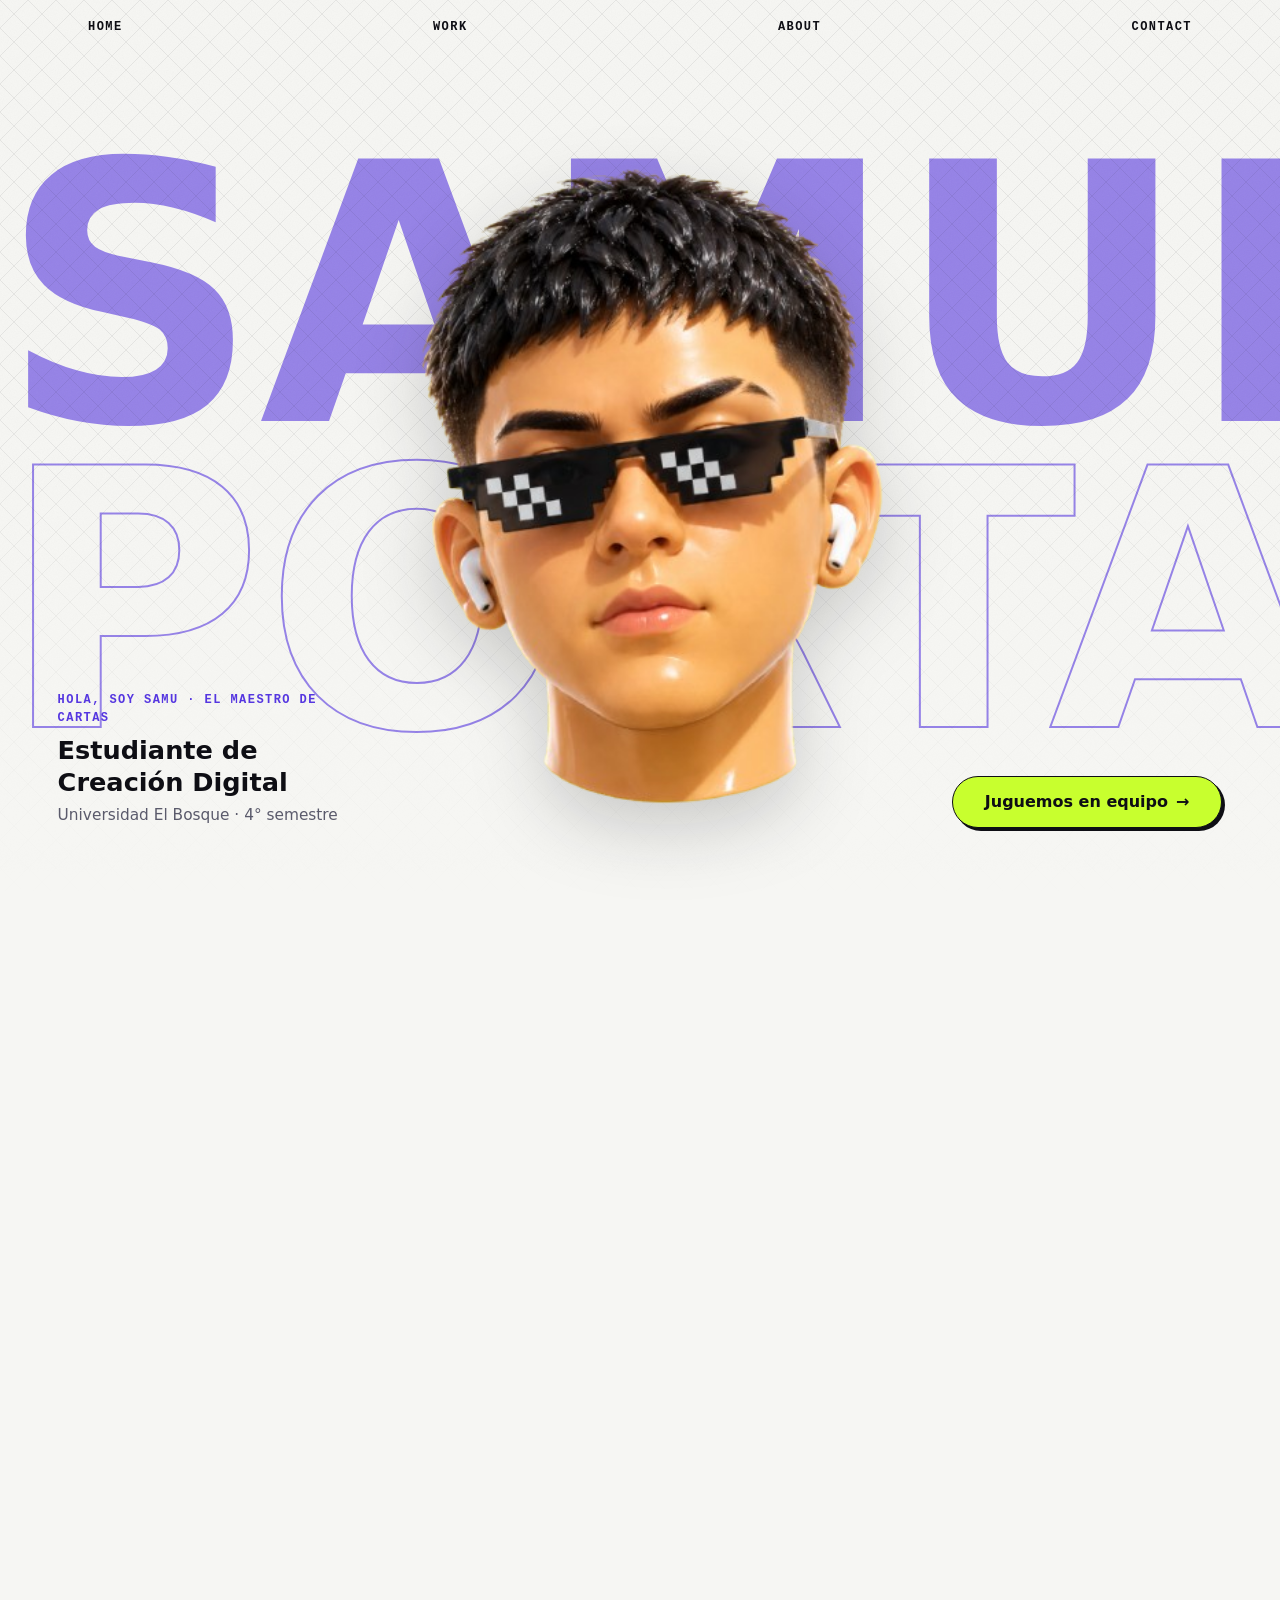
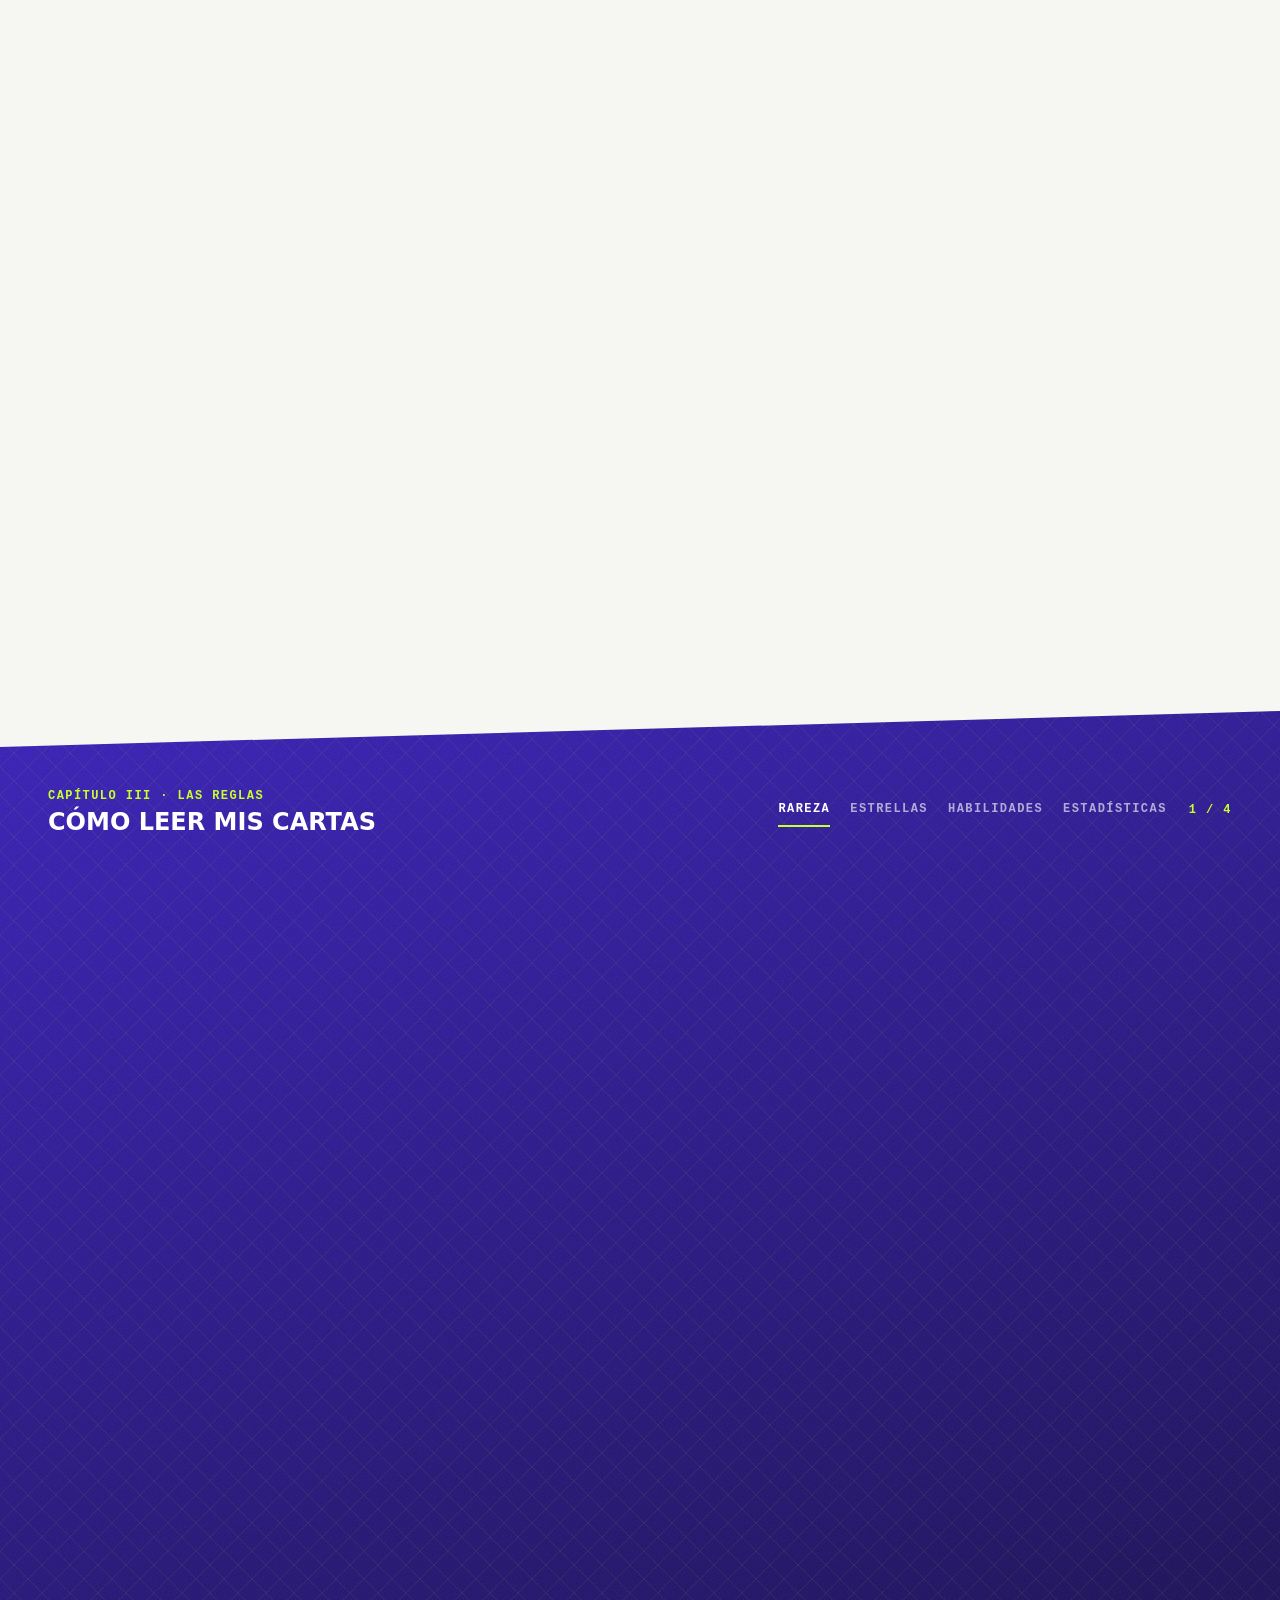
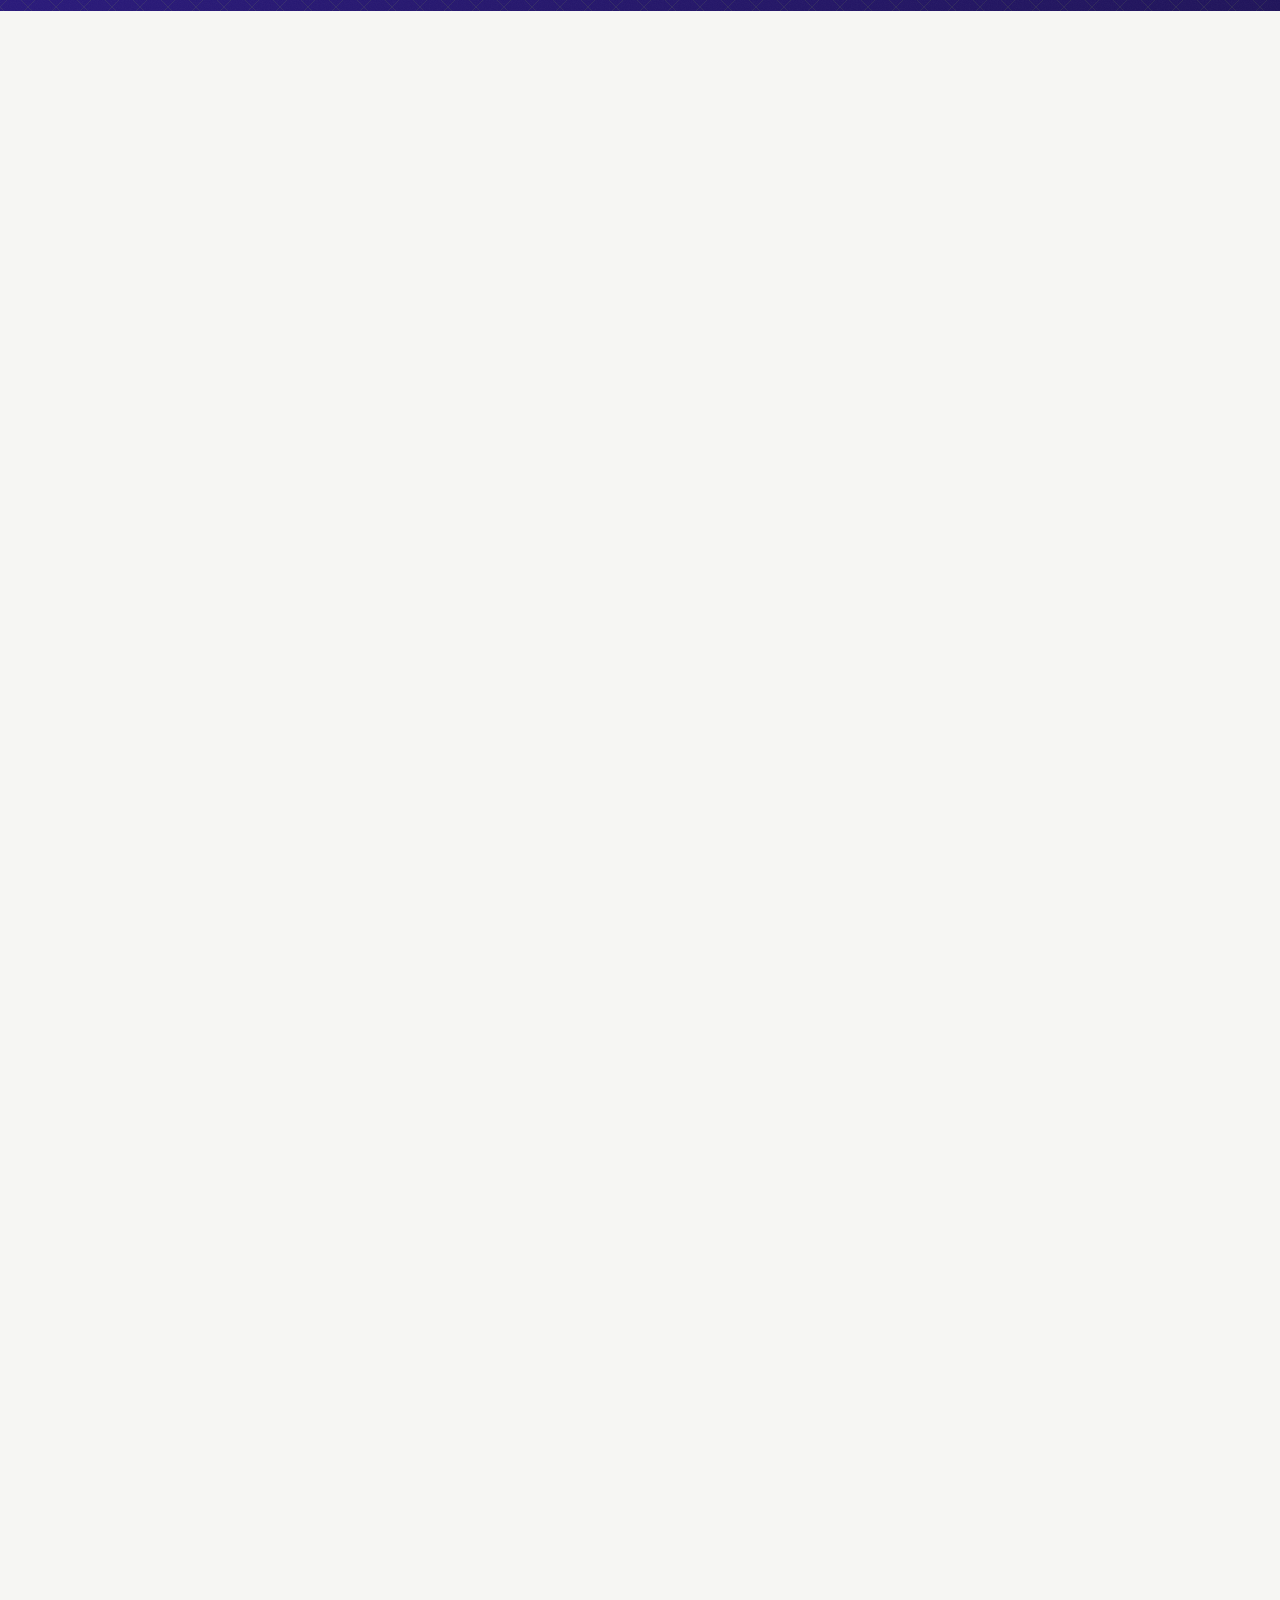
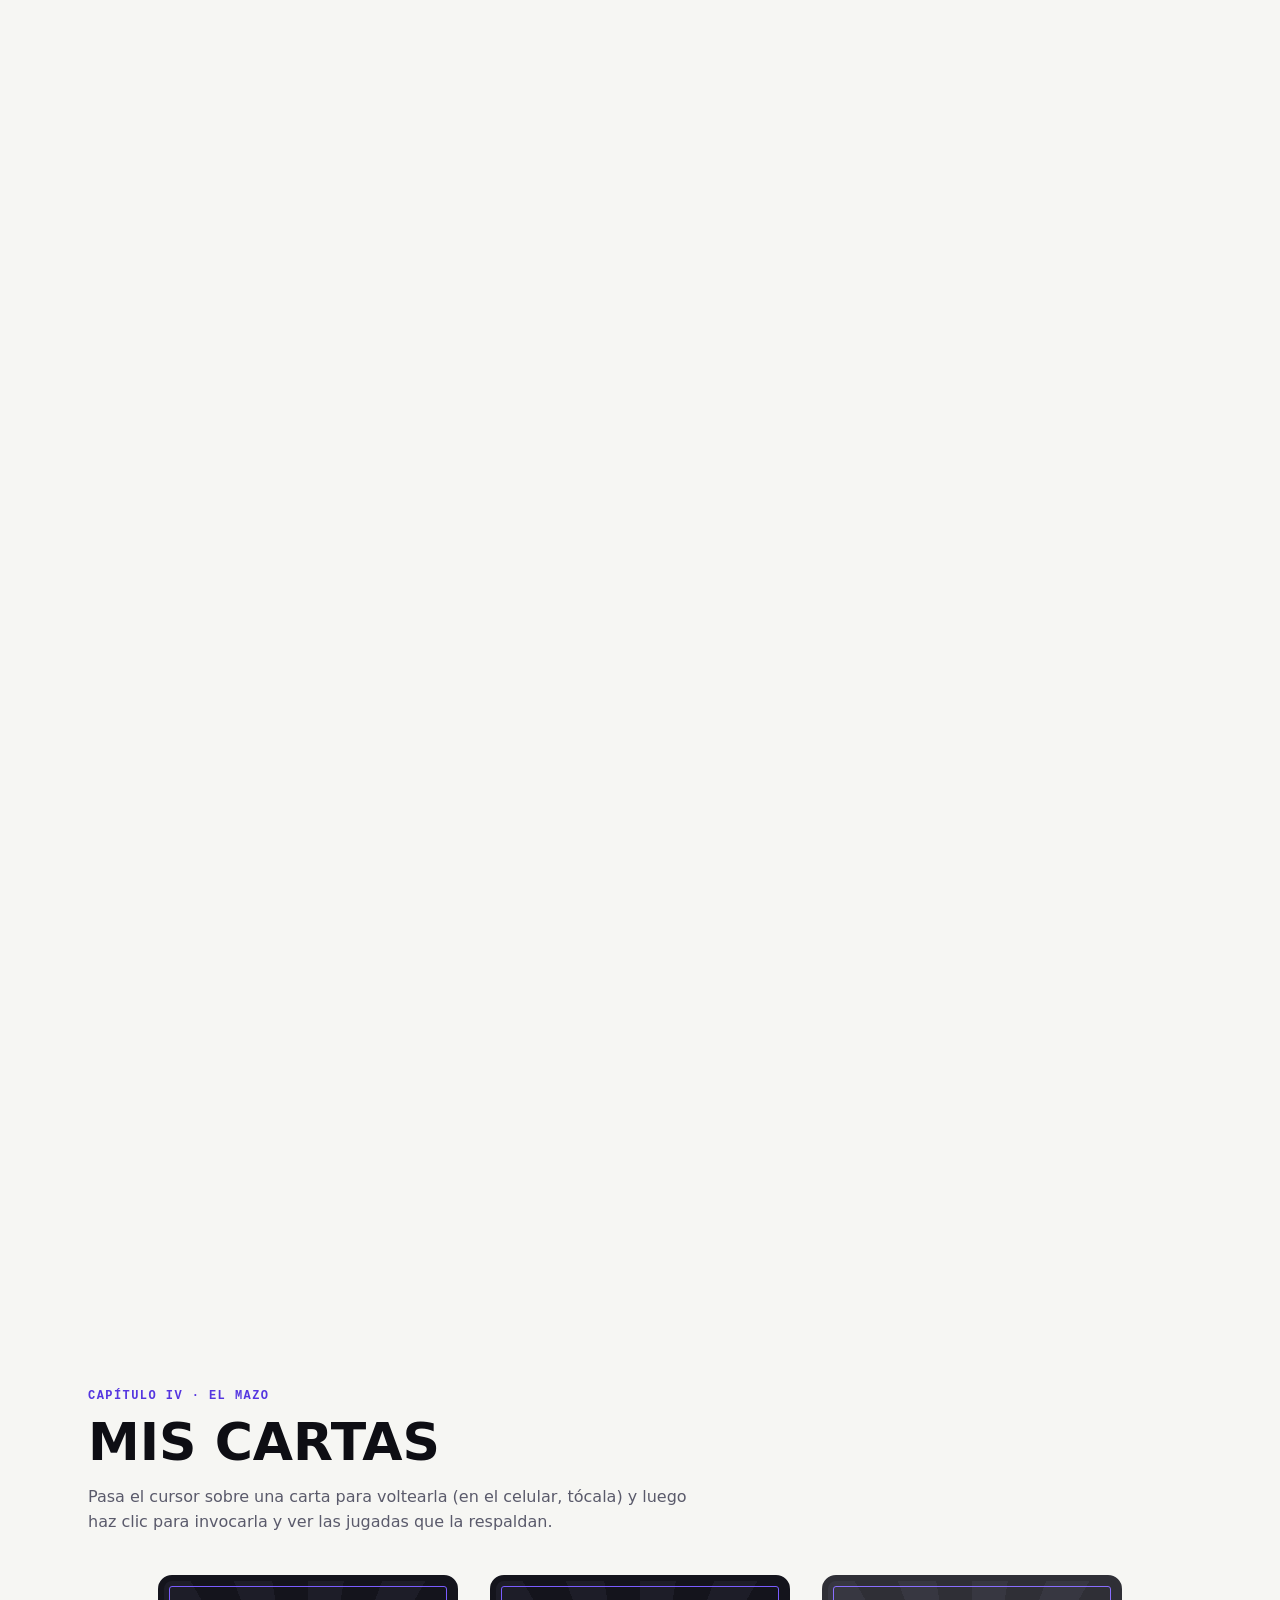
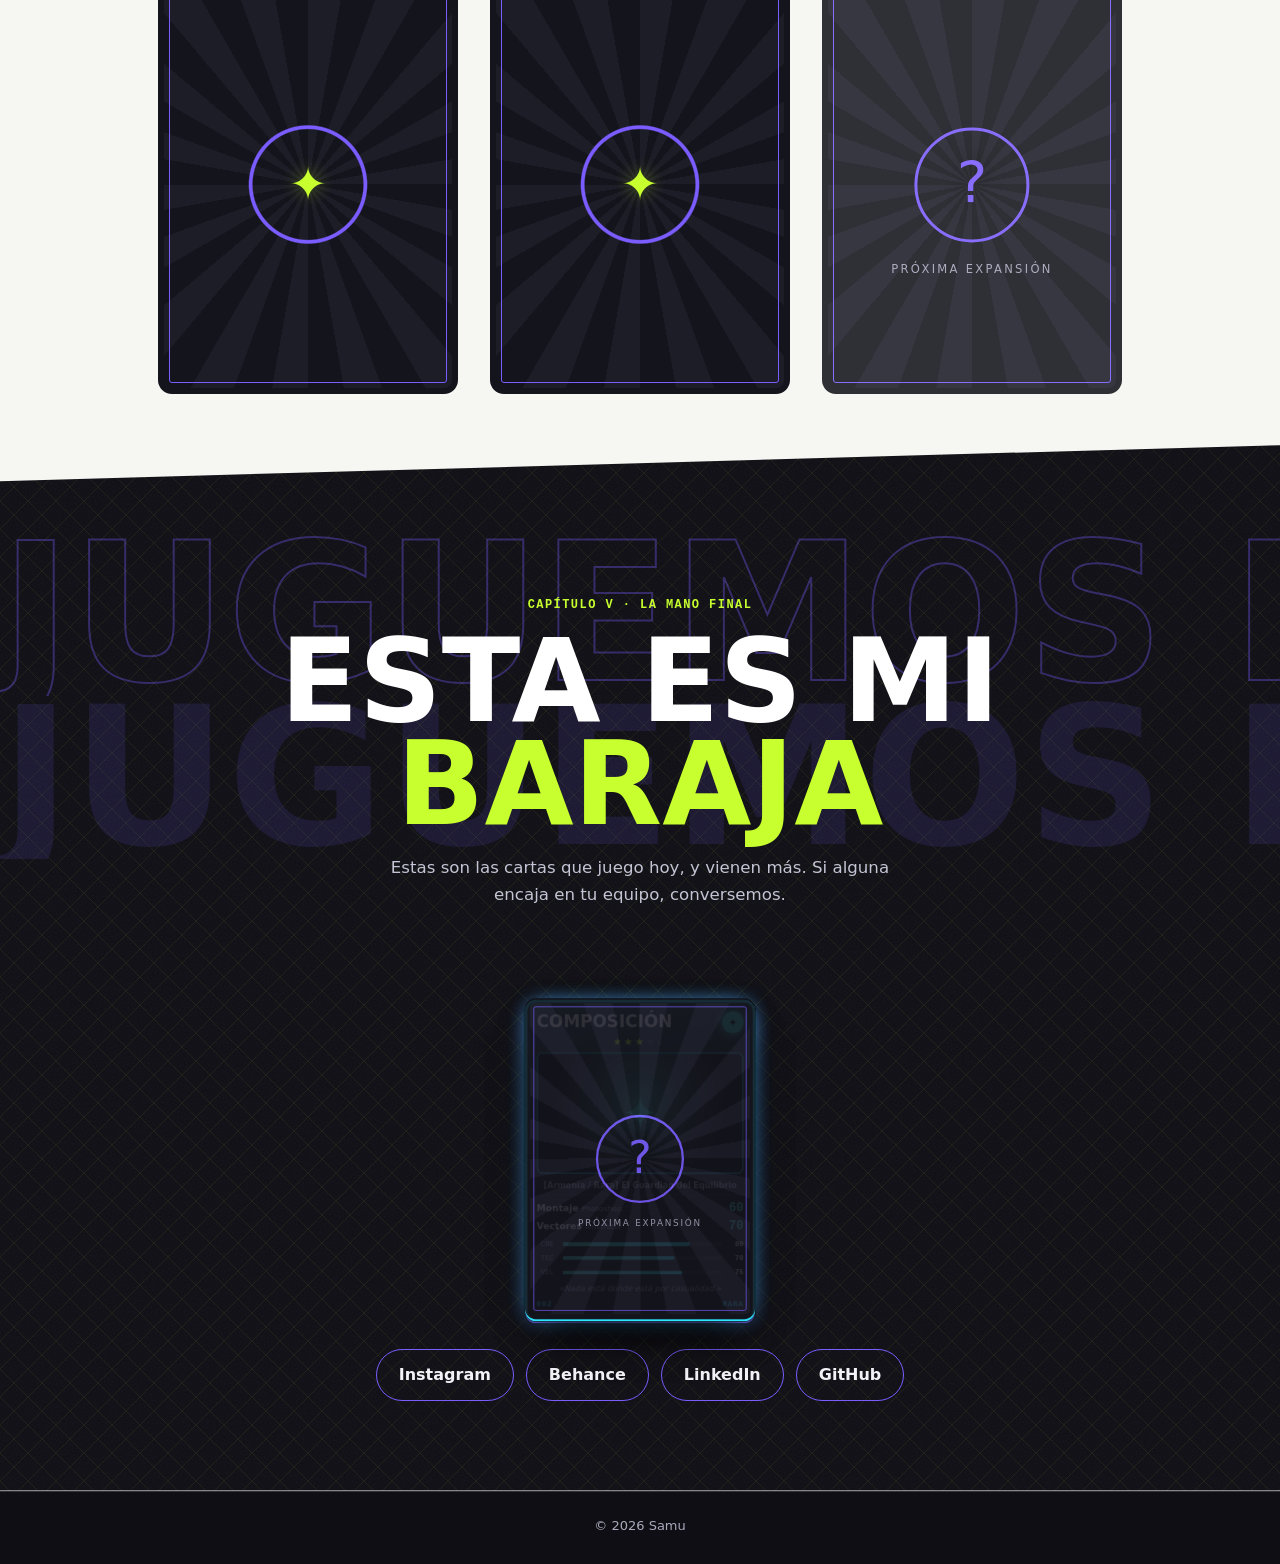
==== commit d70e6980: "Hero: descripción y CTA más cerca de los bordes en escritorio Margen lateral clamp(24px, 4.5vw, 72px" ====
--- a/index.html
+++ b/index.html
@@ -12,7 +12,7 @@
   <link rel="preconnect" href="https://fonts.googleapis.com">
   <link rel="preconnect" href="https://fonts.gstatic.com" crossorigin>
   <link href="https://fonts.googleapis.com/css2?family=Tektur:wght@800;900&family=Space+Mono:wght@400;700&family=Sora:wght@400;600&display=swap" rel="stylesheet">
-  <link rel="stylesheet" href="css/styles.css?v=57">
+  <link rel="stylesheet" href="css/styles.css?v=58">
 </head>
 <body>
 
--- a/css/styles.css
+++ b/css/styles.css
@@ -222,7 +222,7 @@
   position: absolute; z-index: 5;
   left: 0; right: 0; bottom: 0;
   display: flex; justify-content: space-between; align-items: flex-end; gap: 24px;
-  padding: 0 max(clamp(16px, 4vw, 48px), calc((100% - 1104px) / 2)) var(--hero-text-bottom);
+  padding: 0 clamp(24px, 4.5vw, 72px) var(--hero-text-bottom);   /* cerca de los bordes, no centrado al contenedor de 1104px */
   pointer-events: none;
 }
 .hero__bottom > * { pointer-events: auto; }
